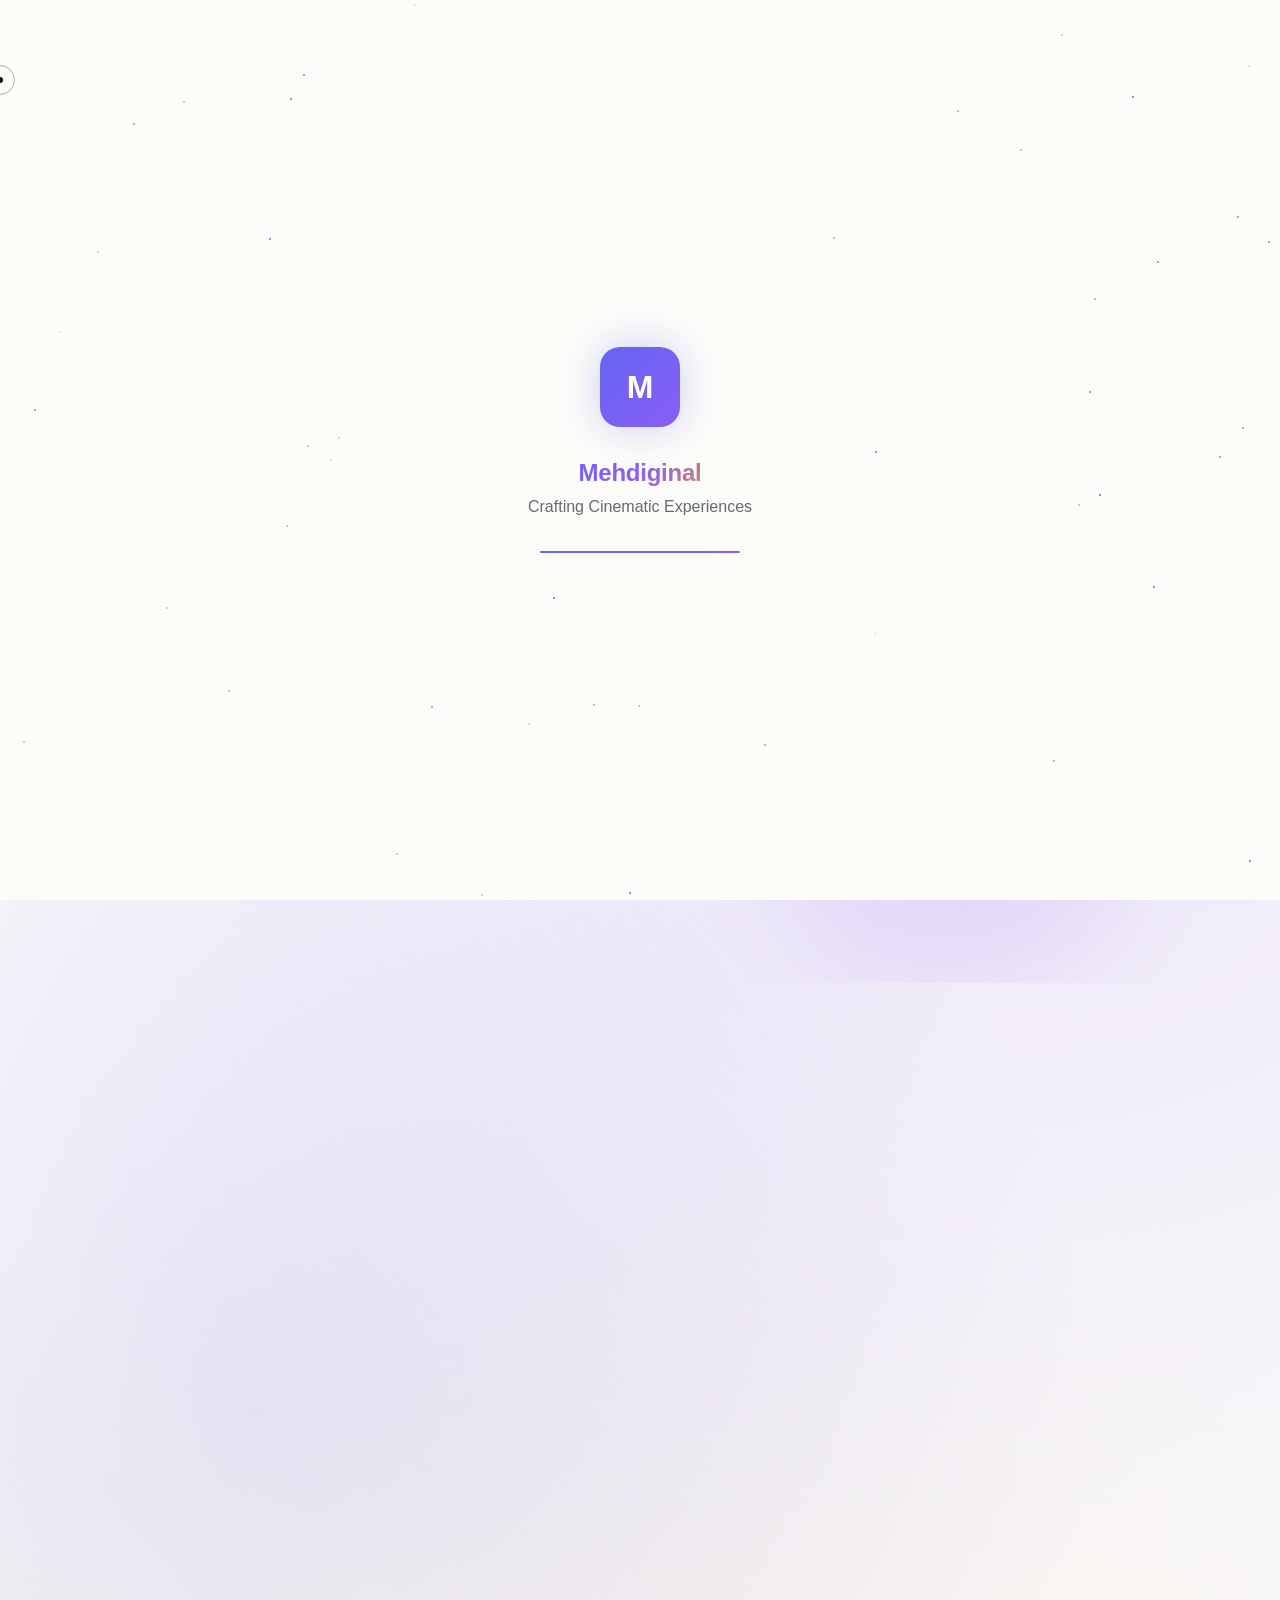
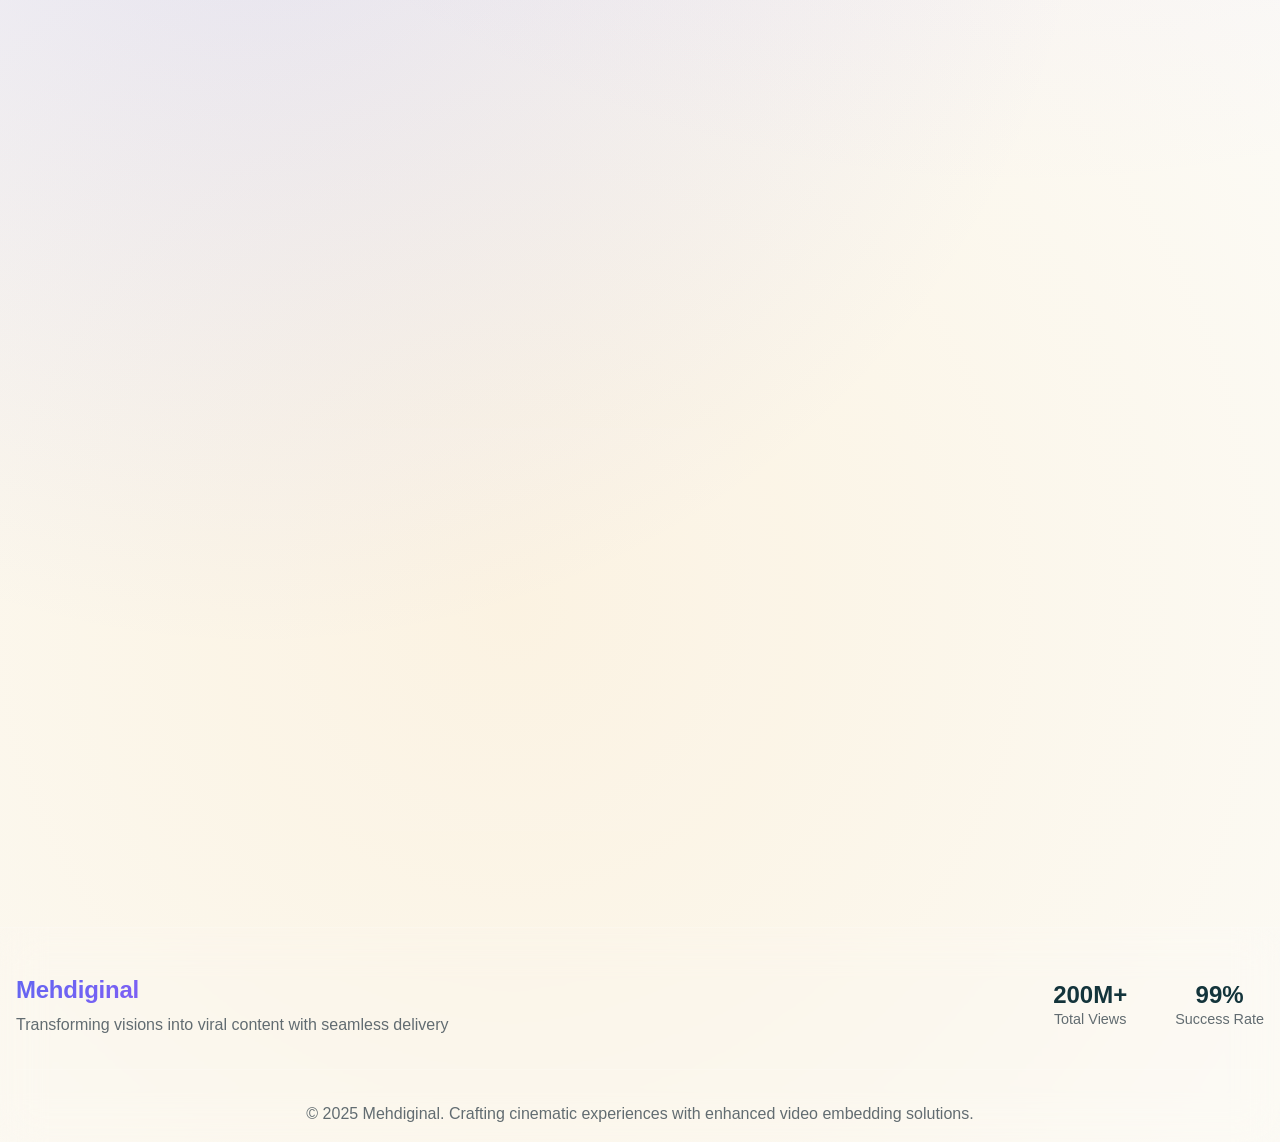
==== index.html @ 8f85157c "Add files via upload" ====
<!DOCTYPE html>
<html lang="en">
<head>
    <meta charset="UTF-8">
    <meta name="viewport" content="width=device-width, initial-scale=1.0">
    <title>Mehdiginal - Premium Video Editor & Creative Director</title>
    <meta name="description" content="Premium video editing services by Mehdiginal. 4+ years experience, 300+ projects, 200M+ views. Specializing in Motion Graphics, After Effects, and creative video production.">
    <meta name="keywords" content="video editor, motion graphics, after effects, premiere pro, creative director, mehdiginal">
    <meta name="author" content="Mehdiginal">
    
    <!-- Open Graph Meta Tags -->
    <meta property="og:title" content="Mehdiginal - Premium Video Editor & Creative Director">
    <meta property="og:description" content="Transform your vision into reality with premium video editing and motion graphics services">
    <meta property="og:type" content="website">
    <meta property="og:url" content="https://mehdiginal.com">
    
    <!-- Content Security Policy for YouTube embedding -->
    <meta http-equiv="Content-Security-Policy" content="frame-src 'self' https://www.youtube.com https://www.youtube-nocookie.com https://player.vimeo.com;">
    
    <!-- Favicon -->
    <link rel="icon" type="image/svg+xml" href="[data-uri]">
    
    <link rel="stylesheet" href="style.css">
</head>
<body>
    <!-- Loading Screen -->
    <div id="loading-screen" class="loading-screen active">
        <div class="loading-content">
            <div class="loading-logo">
                <div class="logo-animation">M</div>
            </div>
            <div class="loading-text">
                <h2>Mehdiginal</h2>
                <p>Crafting Cinematic Experiences</p>
            </div>
            <div class="loading-progress">
                <div class="progress-bar"></div>
            </div>
        </div>
        <div class="loading-particles"></div>
    </div>

    <!-- Scroll Progress Indicator -->
    <div class="scroll-progress">
        <div class="progress-fill"></div>
    </div>

    <!-- Custom Cursor -->
    <div class="custom-cursor">
        <div class="cursor-dot"></div>
        <div class="cursor-ring"></div>
    </div>

    <!-- Theme Toggle -->
    <button class="theme-toggle" aria-label="Toggle theme">
        <span class="theme-icon">🌓</span>
    </button>

    <!-- Navigation -->
    <nav class="nav-header">
        <div class="container">
            <div class="nav-container">
                <div class="logo">
                    <div class="logo-container">
                        <span class="logo-text gradient-text">Mehdiginal</span>
                        <span class="logo-subtitle">Creative Director</span>
                    </div>
                </div>
                <ul class="nav-links">
                    <li><a href="#home" class="nav-link active">Home</a></li>
                    <li><a href="#projects" class="nav-link">Projects</a></li>
                    <li><a href="#clients" class="nav-link">Clients</a></li>
                    <li><a href="#skills" class="nav-link">Skills</a></li>
                    <li><a href="#contact" class="nav-link">Contact</a></li>
                </ul>
                <div class="nav-cta">
                    <a href="#contact" class="btn btn--primary btn--sm">Let's Work Together</a>
                </div>
                <div class="mobile-menu-btn">
                    <span></span>
                    <span></span>
                    <span></span>
                </div>
            </div>
        </div>
    </nav>

    <!-- Mobile Menu -->
    <div class="mobile-menu">
        <div class="mobile-menu-header">
            <div class="logo">
                <span class="gradient-text">Mehdiginal</span>
            </div>
            <button class="mobile-menu-close">&times;</button>
        </div>
        <div class="mobile-nav-links">
            <a href="#home" class="mobile-nav-link">Home</a>
            <a href="#projects" class="mobile-nav-link">Projects</a>
            <a href="#clients" class="mobile-nav-link">Clients</a>
            <a href="#skills" class="mobile-nav-link">Skills</a>
            <a href="#contact" class="mobile-nav-link">Contact</a>
        </div>
        <div class="mobile-menu-footer">
            <a href="#contact" class="btn btn--primary btn--full-width">Start Your Project</a>
        </div>
    </div>

    <!-- Main Content -->
    <main class="main-content">
        <!-- Home View -->
        <div id="home-view" class="view active">
            <!-- Hero Section -->
            <section class="hero">
                <div class="hero-particles" id="hero-particles"></div>
                <div class="hero-background">
                    <div class="gradient-orb orb-1"></div>
                    <div class="gradient-orb orb-2"></div>
                    <div class="gradient-orb orb-3"></div>
                </div>
                <div class="container">
                    <div class="hero-content">
                        <div class="hero-text">
                            <div class="hero-badge animate-fade-up">
                                <span class="badge-dot"></span>
                                <span>Available for Projects</span>
                            </div>
                            <h1 class="hero-title">
                                <span class="title-line animate-fade-up">Premium</span>
                                <span class="title-line animate-fade-up gradient-text">Video Editor</span>
                                <span class="title-line animate-fade-up">& Creative Director</span>
                            </h1>
                            <p class="hero-subtitle animate-fade-up">Transforming brands through cinematic storytelling and cutting-edge motion graphics. 4+ years of experience creating viral content with 200M+ views and enhanced YouTube embedding.</p>
                            
                            <div class="hero-stats animate-fade-up">
                                <div class="stat-item">
                                    <span class="stat-number counter" data-target="4">0</span>
                                    <span class="stat-label">Years Experience</span>
                                </div>
                                <div class="stat-item">
                                    <span class="stat-number counter" data-target="300">0</span>
                                    <span class="stat-label">Projects Done</span>
                                </div>
                                <div class="stat-item">
                                    <span class="stat-number counter" data-target="200">0</span>
                                    <span class="stat-label">Million Views</span>
                                </div>
                            </div>

                            <div class="skills-showcase animate-fade-up">
                                <div class="skill-badge featured">
                                    <span class="skill-icon">🎬</span>
                                    <span>Motion Graphics</span>
                                </div>
                                <div class="skill-badge">
                                    <span class="skill-icon">🎬</span>
                                    <span>After Effects</span>
                                </div>
                                <div class="skill-badge">
                                    <span class="skill-icon">✂️</span>
                                    <span>Premiere Pro</span>
                                </div>
                                <div class="skill-badge">
                                    <span class="skill-icon">🎨</span>
                                    <span>DaVinci Resolve</span>
                                </div>
                                <div class="skill-badge">
                                    <span class="skill-icon">🎭</span>
                                    <span>Blender</span>
                                </div>
                            </div>
                            
                            <div class="hero-buttons animate-fade-up">
                                <a href="#projects" class="btn btn--primary btn--lg">
                                    <span>View My Work</span>
                                    <div class="btn-shine"></div>
                                </a>
                                <a href="#contact" class="btn btn--outline btn--lg">
                                    <span>Let's Collaborate</span>
                                </a>
                            </div>
                        </div>
                        <div class="hero-visual">
                            <div class="hero-image-container animate-fade-up">
                                <div class="image-frame">
                                    <img src="https://drive.google.com/thumbnail?id=1SxYsr-WFxltpxKcK7IZH1Fknfxnb2sV9&sz=w400" alt="Mehdiginal Profile" class="profile-image">
                                    <div class="image-overlay"></div>
                                </div>
                                <div class="floating-elements">
                                    <div class="floating-icon icon-1">🎬</div>
                                    <div class="floating-icon icon-2">✨</div>
                                    <div class="floating-icon icon-3">🎨</div>
                                </div>
                            </div>
                        </div>
                    </div>
                </div>
            </section>

            <!-- Achievements Section -->
            <section class="achievements">
                <div class="container">
                    <h2 class="section-title animate-fade-up">Trusted by Industry Leaders</h2>
                    <div class="achievements-grid animate-fade-up">
                        <div class="achievement-item glass-card">
                            <div class="achievement-icon">🏆</div>
                            <h4>Best Video Editor 2024</h4>
                            <p>Creative Awards</p>
                        </div>
                        <div class="achievement-item glass-card">
                            <div class="achievement-icon">⭐</div>
                            <h4>Top Freelancer</h4>
                            <p>Platform Excellence</p>
                        </div>
                        <div class="achievement-item glass-card">
                            <div class="achievement-icon">📈</div>
                            <h4>Million Views Creator</h4>
                            <p>YouTube Recognition</p>
                        </div>
                        <div class="achievement-item glass-card">
                            <div class="achievement-icon">💯</div>
                            <h4>99% Client Satisfaction</h4>
                            <p>Customer Success</p>
                        </div>
                    </div>
                </div>
            </section>

            <!-- Featured Projects -->
            <section class="featured-projects">
                <div class="container">
                    <div class="section-header animate-fade-up">
                        <h2 class="section-title gradient-text">Featured Projects</h2>
                        <p class="section-subtitle">Showcasing recent work that pushed creative boundaries with enhanced video embedding</p>
                    </div>
                    <div class="projects-showcase" id="featured-projects-showcase">
                        <!-- Projects will be dynamically loaded -->
                    </div>
                    <div class="section-footer animate-fade-up">
                        <a href="#projects" class="btn btn--outline btn--lg">
                            <span>Explore All Projects</span>
                        </a>
                    </div>
                </div>
            </section>

            <!-- Clients Preview -->
            <section class="clients-preview">
                <div class="container">
                    <div class="section-header animate-fade-up">
                        <h2 class="section-title gradient-text">Client Spotlight</h2>
                        <p class="section-subtitle">Building lasting partnerships through exceptional results and seamless video delivery</p>
                    </div>
                    <div class="clients-showcase" id="clients-preview-showcase">
                        <!-- Clients will be dynamically loaded -->
                    </div>
                </div>
            </section>
        </div>

        <!-- Projects View -->
        <div id="projects-view" class="view">
            <div class="container">
                <div class="page-header animate-fade-up">
                    <h1 class="page-title gradient-text">All Projects</h1>
                    <p class="page-subtitle">Complete portfolio showcasing diverse creative solutions with enhanced YouTube embedding and Error 153 fixes</p>
                    
                    <!-- Project Filters -->
                    <div class="project-filters">
                        <button class="filter-btn active" data-filter="all">All Projects</button>
                        <button class="filter-btn" data-filter="motion graphics">Motion Graphics</button>
                        <button class="filter-btn" data-filter="branding">Branding</button>
                        <button class="filter-btn" data-filter="events">Events</button>
                        <button class="filter-btn" data-filter="championship">Championship</button>
                    </div>
                </div>
                <div class="projects-grid" id="all-projects-grid">
                    <!-- All projects will be dynamically loaded -->
                </div>
            </div>
        </div>

        <!-- Project Detail View -->
        <div id="project-detail-view" class="view">
            <div class="container">
                <div class="project-nav">
                    <button class="btn btn--outline back-btn" id="back-to-projects">
                        <span>← Back to Projects</span>
                    </button>
                </div>
                <div id="project-detail-content">
                    <!-- Project details will be dynamically loaded -->
                </div>
            </div>
        </div>

        <!-- Skills View -->
        <div id="skills-view" class="view">
            <div class="container">
                <div class="page-header animate-fade-up">
                    <h1 class="page-title gradient-text">Skills & Expertise</h1>
                    <p class="page-subtitle">Mastering the craft through continuous learning and innovation</p>
                </div>
                
                <div class="skills-content">
                    <div class="skills-grid animate-fade-up">
                        <div class="skill-category glass-card">
                            <div class="category-header">
                                <div class="category-icon">🎬</div>
                                <h3>Motion Graphics & Animation</h3>
                            </div>
                            <div class="skills-list">
                                <div class="skill-item">
                                    <span class="skill-name">After Effects</span>
                                    <div class="skill-level">
                                        <div class="skill-bar" data-level="95"></div>
                                        <span class="skill-percentage">95%</span>
                                    </div>
                                </div>
                                <div class="skill-item">
                                    <span class="skill-name">Cinema 4D</span>
                                    <div class="skill-level">
                                        <div class="skill-bar" data-level="85"></div>
                                        <span class="skill-percentage">85%</span>
                                    </div>
                                </div>
                                <div class="skill-item">
                                    <span class="skill-name">Blender</span>
                                    <div class="skill-level">
                                        <div class="skill-bar" data-level="80"></div>
                                        <span class="skill-percentage">80%</span>
                                    </div>
                                </div>
                            </div>
                        </div>

                        <div class="skill-category glass-card">
                            <div class="category-header">
                                <div class="category-icon">✂️</div>
                                <h3>Video Editing & Color</h3>
                            </div>
                            <div class="skills-list">
                                <div class="skill-item">
                                    <span class="skill-name">Premiere Pro</span>
                                    <div class="skill-level">
                                        <div class="skill-bar" data-level="90"></div>
                                        <span class="skill-percentage">90%</span>
                                    </div>
                                </div>
                                <div class="skill-item">
                                    <span class="skill-name">DaVinci Resolve</span>
                                    <div class="skill-level">
                                        <div class="skill-bar" data-level="85"></div>
                                        <span class="skill-percentage">85%</span>
                                    </div>
                                </div>
                                <div class="skill-item">
                                    <span class="skill-name">Final Cut Pro</span>
                                    <div class="skill-level">
                                        <div class="skill-bar" data-level="75"></div>
                                        <span class="skill-percentage">75%</span>
                                    </div>
                                </div>
                            </div>
                        </div>

                        <div class="skill-category glass-card">
                            <div class="category-header">
                                <div class="category-icon">🎨</div>
                                <h3>Creative Design</h3>
                            </div>
                            <div class="skills-list">
                                <div class="skill-item">
                                    <span class="skill-name">Photoshop</span>
                                    <div class="skill-level">
                                        <div class="skill-bar" data-level="88"></div>
                                        <span class="skill-percentage">88%</span>
                                    </div>
                                </div>
                                <div class="skill-item">
                                    <span class="skill-name">Illustrator</span>
                                    <div class="skill-level">
                                        <div class="skill-bar" data-level="82"></div>
                                        <span class="skill-percentage">82%</span>
                                    </div>
                                </div>
                                <div class="skill-item">
                                    <span class="skill-name">Figma</span>
                                    <div class="skill-level">
                                        <div class="skill-bar" data-level="78"></div>
                                        <span class="skill-percentage">78%</span>
                                    </div>
                                </div>
                            </div>
                        </div>
                    </div>

                    <div class="certifications animate-fade-up">
                        <h3>Certifications & Awards</h3>
                        <div class="certifications-grid">
                            <div class="certification-item glass-card">
                                <div class="cert-icon">🏆</div>
                                <h4>Adobe Certified Expert</h4>
                                <p>After Effects & Premiere Pro</p>
                            </div>
                            <div class="certification-item glass-card">
                                <div class="cert-icon">⭐</div>
                                <h4>Motion Graphics Master</h4>
                                <p>Advanced Certification</p>
                            </div>
                            <div class="certification-item glass-card">
                                <div class="cert-icon">🎯</div>
                                <h4>Creative Excellence Award</h4>
                                <p>Industry Recognition 2024</p>
                            </div>
                        </div>
                    </div>
                </div>
            </div>
        </div>

        <!-- Clients View -->
        <div id="clients-view" class="view">
            <div class="container">
                <div class="clients-layout">
                    <div class="clients-sidebar">
                        <div class="page-header">
                            <h1 class="page-title gradient-text">Our Clients</h1>
                            <p class="page-subtitle">Building success stories together with enhanced video delivery</p>
                        </div>
                        <div class="clients-list" id="clients-list">
                            <!-- Client list will be dynamically loaded -->
                        </div>
                    </div>
                    <div class="clients-content">
                        <div class="clients-content-area" id="clients-content-area">
                            <div class="welcome-message glass-card">
                                <div class="welcome-icon">👥</div>
                                <h2>Select a client to explore our work</h2>
                                <p>Click on any client from the sidebar to dive deep into our collaborative projects and see the amazing results we've achieved together. All videos now feature enhanced embedding with Error 153 fixes and elegant fallback options.</p>
                            </div>
                        </div>
                    </div>
                </div>
            </div>
        </div>

        <!-- Contact View -->
        <div id="contact-view" class="view">
            <div class="container">
                <div class="page-header animate-fade-up">
                    <h1 class="page-title gradient-text">Let's Create Together</h1>
                    <p class="page-subtitle">Ready to transform your vision into stunning reality? Let's start the conversation with guaranteed video delivery solutions</p>
                </div>
                <div class="contact-content">
                    <div class="contact-info animate-fade-up">
                        <div class="contact-card glass-card">
                            <div class="contact-header">
                                <div class="contact-icon">📧</div>
                                <h3>Get in Touch</h3>
                            </div>
                            <div class="contact-details">
                                <div class="contact-item">
                                    <strong>Email:</strong>
                                    <a href="mailto:mahditarguy3@gmail.com">mahditarguy3@gmail.com</a>
                                </div>
                                <div class="contact-item">
                                    <strong>Phone:</strong>
                                    <a href="tel:+212707900546">+212707900546</a>
                                </div>
                                <div class="contact-item">
                                    <strong>Location:</strong>
                                    <span>Professional Studio, Creative District</span>
                                </div>
                                <div class="contact-item">
                                    <strong>Response Time:</strong>
                                    <span class="response-badge">Within 24 hours</span>
                                </div>
                            </div>
                        </div>
                        
                        <div class="services-card glass-card">
                            <div class="contact-header">
                                <div class="contact-icon">🎯</div>
                                <h3>Services Offered</h3>
                            </div>
                            <div class="services-list">
                                <div class="service-item">
                                    <span class="service-icon">🎬</span>
                                    <span>Video Editing & Post-Production</span>
                                </div>
                                <div class="service-item">
                                    <span class="service-icon">✨</span>
                                    <span>Motion Graphics & Animation</span>
                                </div>
                                <div class="service-item">
                                    <span class="service-icon">🎨</span>
                                    <span>Brand Video Creation</span>
                                </div>
                                <div class="service-item">
                                    <span class="service-icon">📱</span>
                                    <span>Social Media Content</span>
                                </div>
                                <div class="service-item">
                                    <span class="service-icon">🎭</span>
                                    <span>Creative Direction</span>
                                </div>
                                <div class="service-item">
                                    <span class="service-icon">🔧</span>
                                    <span>Video Embedding Solutions</span>
                                </div>
                            </div>
                        </div>

                        <div class="social-links glass-card">
                            <div class="contact-header">
                                <div class="contact-icon">🌐</div>
                                <h3>Connect With Me</h3>
                            </div>
                            <div class="social-grid">
                                <a href="https://instagram.com/mehdiginal" target="_blank" class="social-link">
                                    <span class="social-icon">📷</span>
                                    <span>Instagram</span>
                                </a>
                                <a href="https://youtube.com/@mehdiginal" target="_blank" class="social-link">
                                    <span class="social-icon">📺</span>
                                    <span>YouTube</span>
                                </a>
                                <a href="https://vimeo.com/mehdiginal" target="_blank" class="social-link">
                                    <span class="social-icon">🎬</span>
                                    <span>Vimeo</span>
                                </a>
                                <a href="https://linkedin.com/in/mehdiginal" target="_blank" class="social-link">
                                    <span class="social-icon">💼</span>
                                    <span>LinkedIn</span>
                                </a>
                            </div>
                        </div>
                    </div>
                    
                    <div class="contact-form-container animate-fade-up">
                        <form class="contact-form glass-card" id="contact-form">
                            <div class="form-header">
                                <h3>Start Your Project</h3>
                                <p>Tell me about your vision and let's make it happen with guaranteed video delivery</p>
                            </div>
                            
                            <div class="form-row">
                                <div class="form-group">
                                    <label class="form-label" for="name">Name *</label>
                                    <input type="text" id="name" name="name" class="form-control" required>
                                    <div class="input-focus-ring"></div>
                                </div>
                                <div class="form-group">
                                    <label class="form-label" for="email">Email *</label>
                                    <input type="email" id="email" name="email" class="form-control" required>
                                    <div class="input-focus-ring"></div>
                                </div>
                            </div>
                            
                            <div class="form-group">
                                <label class="form-label" for="project-type">Project Type</label>
                                <select id="project-type" name="project-type" class="form-control">
                                    <option value="">Select project type</option>
                                    <option value="video-editing">Video Editing</option>
                                    <option value="motion-graphics">Motion Graphics</option>
                                    <option value="brand-video">Brand Video</option>
                                    <option value="social-media">Social Media Content</option>
                                    <option value="embedding-solutions">Video Embedding Solutions</option>
                                    <option value="other">Other</option>
                                </select>
                                <div class="input-focus-ring"></div>
                            </div>
                            
                            <div class="form-group">
                                <label class="form-label" for="budget">Budget Range</label>
                                <select id="budget" name="budget" class="form-control">
                                    <option value="">Select budget range</option>
                                    <option value="under-1k">Under $1,000</option>
                                    <option value="1k-5k">$1,000 - $5,000</option>
                                    <option value="5k-10k">$5,000 - $10,000</option>
                                    <option value="over-10k">Over $10,000</option>
                                </select>
                                <div class="input-focus-ring"></div>
                            </div>
                            
                            <div class="form-group">
                                <label class="form-label" for="message">Project Details *</label>
                                <textarea id="message" name="message" class="form-control" rows="6" placeholder="Tell me about your project, goals, timeline, and any specific video delivery requirements..." required></textarea>
                                <div class="input-focus-ring"></div>
                            </div>
                            
                            <button type="submit" class="btn btn--primary btn--full-width btn--lg">
                                <span>Send Project Brief</span>
                                <div class="btn-shine"></div>
                            </button>
                            
                            <p class="form-note">I'll get back to you within 24 hours with a detailed proposal and video delivery solution.</p>
                        </form>
                    </div>
                </div>
            </div>
        </div>
    </main>

    <!-- Footer -->
    <footer class="footer">
        <div class="container">
            <div class="footer-content">
                <div class="footer-brand">
                    <h3 class="gradient-text">Mehdiginal</h3>
                    <p>Transforming visions into viral content with seamless delivery</p>
                </div>
                <div class="footer-stats">
                    <div class="footer-stat">
                        <span class="stat-number">200M+</span>
                        <span class="stat-label">Total Views</span>
                    </div>
                    <div class="footer-stat">
                        <span class="stat-number">99%</span>
                        <span class="stat-label">Success Rate</span>
                    </div>
                </div>
            </div>
            <div class="footer-bottom">
                <p>&copy; 2025 Mehdiginal. Crafting cinematic experiences with enhanced video embedding solutions.</p>
            </div>
        </div>
    </footer>

    <script src="app.js"></script>
</body>
</html>
---- style.css ----
:root {
  /* Primitive Color Tokens */
  --color-white: rgba(255, 255, 255, 1);
  --color-black: rgba(0, 0, 0, 1);
  --color-cream-50: rgba(252, 252, 249, 1);
  --color-cream-100: rgba(255, 255, 253, 1);
  --color-gray-200: rgba(245, 245, 245, 1);
  --color-gray-300: rgba(167, 169, 169, 1);
  --color-gray-400: rgba(119, 124, 124, 1);
  --color-slate-500: rgba(98, 108, 113, 1);
  --color-brown-600: rgba(94, 82, 64, 1);
  --color-charcoal-700: rgba(31, 33, 33, 1);
  --color-charcoal-800: rgba(38, 40, 40, 1);
  --color-slate-900: rgba(19, 52, 59, 1);
  --color-teal-300: rgba(50, 184, 198, 1);
  --color-teal-400: rgba(45, 166, 178, 1);
  --color-teal-500: rgba(33, 128, 141, 1);
  --color-teal-600: rgba(29, 116, 128, 1);
  --color-teal-700: rgba(26, 104, 115, 1);
  --color-teal-800: rgba(41, 150, 161, 1);
  --color-red-400: rgba(255, 84, 89, 1);
  --color-red-500: rgba(192, 21, 47, 1);
  --color-orange-400: rgba(230, 129, 97, 1);
  --color-orange-500: rgba(168, 75, 47, 1);

  /* RGB versions for opacity control */
  --color-brown-600-rgb: 94, 82, 64;
  --color-teal-500-rgb: 33, 128, 141;
  --color-slate-900-rgb: 19, 52, 59;
  --color-slate-500-rgb: 98, 108, 113;
  --color-red-500-rgb: 192, 21, 47;
  --color-red-400-rgb: 255, 84, 89;
  --color-orange-500-rgb: 168, 75, 47;
  --color-orange-400-rgb: 230, 129, 97;

  /* Background color tokens (Light Mode) */
  --color-bg-1: rgba(59, 130, 246, 0.08); /* Light blue */
  --color-bg-2: rgba(245, 158, 11, 0.08); /* Light yellow */
  --color-bg-3: rgba(34, 197, 94, 0.08); /* Light green */
  --color-bg-4: rgba(239, 68, 68, 0.08); /* Light red */
  --color-bg-5: rgba(147, 51, 234, 0.08); /* Light purple */
  --color-bg-6: rgba(249, 115, 22, 0.08); /* Light orange */
  --color-bg-7: rgba(236, 72, 153, 0.08); /* Light pink */
  --color-bg-8: rgba(6, 182, 212, 0.08); /* Light cyan */

  /* Semantic Color Tokens (Light Mode) */
  --color-background: var(--color-cream-50);
  --color-surface: var(--color-cream-100);
  --color-text: var(--color-slate-900);
  --color-text-secondary: var(--color-slate-500);
  --color-primary: var(--color-teal-500);
  --color-primary-hover: var(--color-teal-600);
  --color-primary-active: var(--color-teal-700);
  --color-secondary: rgba(var(--color-brown-600-rgb), 0.12);
  --color-secondary-hover: rgba(var(--color-brown-600-rgb), 0.2);
  --color-secondary-active: rgba(var(--color-brown-600-rgb), 0.25);
  --color-border: rgba(var(--color-brown-600-rgb), 0.2);
  --color-btn-primary-text: var(--color-cream-50);
  --color-card-border: rgba(var(--color-brown-600-rgb), 0.12);
  --color-card-border-inner: rgba(var(--color-brown-600-rgb), 0.12);
  --color-error: var(--color-red-500);
  --color-success: var(--color-teal-500);
  --color-warning: var(--color-orange-500);
  --color-info: var(--color-slate-500);
  --color-focus-ring: rgba(var(--color-teal-500-rgb), 0.4);
  --color-select-caret: rgba(var(--color-slate-900-rgb), 0.8);

  /* Common style patterns */
  --focus-ring: 0 0 0 3px var(--color-focus-ring);
  --focus-outline: 2px solid var(--color-primary);
  --status-bg-opacity: 0.15;
  --status-border-opacity: 0.25;
  --select-caret-light: url("data:image/svg+xml,%3Csvg xmlns='http://www.w3.org/2000/svg' width='16' height='16' viewBox='0 0 24 24' fill='none' stroke='%23134252' stroke-width='2' stroke-linecap='round' stroke-linejoin='round'%3E%3Cpolyline points='6 9 12 15 18 9'%3E%3C/polyline%3E%3C/svg%3E");
  --select-caret-dark: url("data:image/svg+xml,%3Csvg xmlns='http://www.w3.org/2000/svg' width='16' height='16' viewBox='0 0 24 24' fill='none' stroke='%23f5f5f5' stroke-width='2' stroke-linecap='round' stroke-linejoin='round'%3E%3Cpolyline points='6 9 12 15 18 9'%3E%3C/polyline%3E%3C/svg%3E");

  /* RGB versions for opacity control */
  --color-success-rgb: 33, 128, 141;
  --color-error-rgb: 192, 21, 47;
  --color-warning-rgb: 168, 75, 47;
  --color-info-rgb: 98, 108, 113;

  /* Typography */
  --font-family-base: "FKGroteskNeue", "Geist", "Inter", -apple-system,
    BlinkMacSystemFont, "Segoe UI", Roboto, sans-serif;
  --font-family-mono: "Berkeley Mono", ui-monospace, SFMono-Regular, Menlo,
    Monaco, Consolas, monospace;
  --font-size-xs: 11px;
  --font-size-sm: 12px;
  --font-size-base: 14px;
  --font-size-md: 14px;
  --font-size-lg: 16px;
  --font-size-xl: 18px;
  --font-size-2xl: 20px;
  --font-size-3xl: 24px;
  --font-size-4xl: 30px;
  --font-weight-normal: 400;
  --font-weight-medium: 500;
  --font-weight-semibold: 550;
  --font-weight-bold: 600;
  --line-height-tight: 1.2;
  --line-height-normal: 1.5;
  --letter-spacing-tight: -0.01em;

  /* Spacing */
  --space-0: 0;
  --space-1: 1px;
  --space-2: 2px;
  --space-4: 4px;
  --space-6: 6px;
  --space-8: 8px;
  --space-10: 10px;
  --space-12: 12px;
  --space-16: 16px;
  --space-20: 20px;
  --space-24: 24px;
  --space-32: 32px;

  /* Border Radius */
  --radius-sm: 6px;
  --radius-base: 8px;
  --radius-md: 10px;
  --radius-lg: 12px;
  --radius-full: 9999px;

  /* Shadows */
  --shadow-xs: 0 1px 2px rgba(0, 0, 0, 0.02);
  --shadow-sm: 0 1px 3px rgba(0, 0, 0, 0.04), 0 1px 2px rgba(0, 0, 0, 0.02);
  --shadow-md: 0 4px 6px -1px rgba(0, 0, 0, 0.04),
    0 2px 4px -1px rgba(0, 0, 0, 0.02);
  --shadow-lg: 0 10px 15px -3px rgba(0, 0, 0, 0.04),
    0 4px 6px -2px rgba(0, 0, 0, 0.02);
  --shadow-inset-sm: inset 0 1px 0 rgba(255, 255, 255, 0.15),
    inset 0 -1px 0 rgba(0, 0, 0, 0.03);

  /* Animation */
  --duration-fast: 150ms;
  --duration-normal: 250ms;
  --ease-standard: cubic-bezier(0.16, 1, 0.3, 1);

  /* Layout */
  --container-sm: 640px;
  --container-md: 768px;
  --container-lg: 1024px;
  --container-xl: 1280px;
}

/* Dark mode colors */
@media (prefers-color-scheme: dark) {
  :root {
    /* RGB versions for opacity control (Dark Mode) */
    --color-gray-400-rgb: 119, 124, 124;
    --color-teal-300-rgb: 50, 184, 198;
    --color-gray-300-rgb: 167, 169, 169;
    --color-gray-200-rgb: 245, 245, 245;

    /* Background color tokens (Dark Mode) */
    --color-bg-1: rgba(29, 78, 216, 0.15); /* Dark blue */
    --color-bg-2: rgba(180, 83, 9, 0.15); /* Dark yellow */
    --color-bg-3: rgba(21, 128, 61, 0.15); /* Dark green */
    --color-bg-4: rgba(185, 28, 28, 0.15); /* Dark red */
    --color-bg-5: rgba(107, 33, 168, 0.15); /* Dark purple */
    --color-bg-6: rgba(194, 65, 12, 0.15); /* Dark orange */
    --color-bg-7: rgba(190, 24, 93, 0.15); /* Dark pink */
    --color-bg-8: rgba(8, 145, 178, 0.15); /* Dark cyan */

    /* Semantic Color Tokens (Dark Mode) */
    --color-background: var(--color-charcoal-700);
    --color-surface: var(--color-charcoal-800);
    --color-text: var(--color-gray-200);
    --color-text-secondary: rgba(var(--color-gray-300-rgb), 0.7);
    --color-primary: var(--color-teal-300);
    --color-primary-hover: var(--color-teal-400);
    --color-primary-active: var(--color-teal-800);
    --color-secondary: rgba(var(--color-gray-400-rgb), 0.15);
    --color-secondary-hover: rgba(var(--color-gray-400-rgb), 0.25);
    --color-secondary-active: rgba(var(--color-gray-400-rgb), 0.3);
    --color-border: rgba(var(--color-gray-400-rgb), 0.3);
    --color-error: var(--color-red-400);
    --color-success: var(--color-teal-300);
    --color-warning: var(--color-orange-400);
    --color-info: var(--color-gray-300);
    --color-focus-ring: rgba(var(--color-teal-300-rgb), 0.4);
    --color-btn-primary-text: var(--color-slate-900);
    --color-card-border: rgba(var(--color-gray-400-rgb), 0.2);
    --color-card-border-inner: rgba(var(--color-gray-400-rgb), 0.15);
    --shadow-inset-sm: inset 0 1px 0 rgba(255, 255, 255, 0.1),
      inset 0 -1px 0 rgba(0, 0, 0, 0.15);
    --button-border-secondary: rgba(var(--color-gray-400-rgb), 0.2);
    --color-border-secondary: rgba(var(--color-gray-400-rgb), 0.2);
    --color-select-caret: rgba(var(--color-gray-200-rgb), 0.8);

    /* Common style patterns - updated for dark mode */
    --focus-ring: 0 0 0 3px var(--color-focus-ring);
    --focus-outline: 2px solid var(--color-primary);
    --status-bg-opacity: 0.15;
    --status-border-opacity: 0.25;
    --select-caret-light: url("data:image/svg+xml,%3Csvg xmlns='http://www.w3.org/2000/svg' width='16' height='16' viewBox='0 0 24 24' fill='none' stroke='%23134252' stroke-width='2' stroke-linecap='round' stroke-linejoin='round'%3E%3Cpolyline points='6 9 12 15 18 9'%3E%3C/polyline%3E%3C/svg%3E");
    --select-caret-dark: url("data:image/svg+xml,%3Csvg xmlns='http://www.w3.org/2000/svg' width='16' height='16' viewBox='0 0 24 24' fill='none' stroke='%23f5f5f5' stroke-width='2' stroke-linecap='round' stroke-linejoin='round'%3E%3Cpolyline points='6 9 12 15 18 9'%3E%3C/polyline%3E%3C/svg%3E");

    /* RGB versions for dark mode */
    --color-success-rgb: var(--color-teal-300-rgb);
    --color-error-rgb: var(--color-red-400-rgb);
    --color-warning-rgb: var(--color-orange-400-rgb);
    --color-info-rgb: var(--color-gray-300-rgb);
  }
}

/* Data attribute for manual theme switching */
[data-color-scheme="dark"] {
  /* RGB versions for opacity control (dark mode) */
  --color-gray-400-rgb: 119, 124, 124;
  --color-teal-300-rgb: 50, 184, 198;
  --color-gray-300-rgb: 167, 169, 169;
  --color-gray-200-rgb: 245, 245, 245;

  /* Colorful background palette - Dark Mode */
  --color-bg-1: rgba(29, 78, 216, 0.15); /* Dark blue */
  --color-bg-2: rgba(180, 83, 9, 0.15); /* Dark yellow */
  --color-bg-3: rgba(21, 128, 61, 0.15); /* Dark green */
  --color-bg-4: rgba(185, 28, 28, 0.15); /* Dark red */
  --color-bg-5: rgba(107, 33, 168, 0.15); /* Dark purple */
  --color-bg-6: rgba(194, 65, 12, 0.15); /* Dark orange */
  --color-bg-7: rgba(190, 24, 93, 0.15); /* Dark pink */
  --color-bg-8: rgba(8, 145, 178, 0.15); /* Dark cyan */

  /* Semantic Color Tokens (Dark Mode) */
  --color-background: var(--color-charcoal-700);
  --color-surface: var(--color-charcoal-800);
  --color-text: var(--color-gray-200);
  --color-text-secondary: rgba(var(--color-gray-300-rgb), 0.7);
  --color-primary: var(--color-teal-300);
  --color-primary-hover: var(--color-teal-400);
  --color-primary-active: var(--color-teal-800);
  --color-secondary: rgba(var(--color-gray-400-rgb), 0.15);
  --color-secondary-hover: rgba(var(--color-gray-400-rgb), 0.25);
  --color-secondary-active: rgba(var(--color-gray-400-rgb), 0.3);
  --color-border: rgba(var(--color-gray-400-rgb), 0.3);
  --color-error: var(--color-red-400);
  --color-success: var(--color-teal-300);
  --color-warning: var(--color-orange-400);
  --color-info: var(--color-gray-300);
  --color-focus-ring: rgba(var(--color-teal-300-rgb), 0.4);
  --color-btn-primary-text: var(--color-slate-900);
  --color-card-border: rgba(var(--color-gray-400-rgb), 0.15);
  --color-card-border-inner: rgba(var(--color-gray-400-rgb), 0.15);
  --shadow-inset-sm: inset 0 1px 0 rgba(255, 255, 255, 0.1),
    inset 0 -1px 0 rgba(0, 0, 0, 0.15);
  --color-border-secondary: rgba(var(--color-gray-400-rgb), 0.2);
  --color-select-caret: rgba(var(--color-gray-200-rgb), 0.8);

  /* Common style patterns - updated for dark mode */
  --focus-ring: 0 0 0 3px var(--color-focus-ring);
  --focus-outline: 2px solid var(--color-primary);
  --status-bg-opacity: 0.15;
  --status-border-opacity: 0.25;
  --select-caret-light: url("data:image/svg+xml,%3Csvg xmlns='http://www.w3.org/2000/svg' width='16' height='16' viewBox='0 0 24 24' fill='none' stroke='%23134252' stroke-width='2' stroke-linecap='round' stroke-linejoin='round'%3E%3Cpolyline points='6 9 12 15 18 9'%3E%3C/polyline%3E%3C/svg%3E");
  --select-caret-dark: url("data:image/svg+xml,%3Csvg xmlns='http://www.w3.org/2000/svg' width='16' height='16' viewBox='0 0 24 24' fill='none' stroke='%23f5f5f5' stroke-width='2' stroke-linecap='round' stroke-linejoin='round'%3E%3Cpolyline points='6 9 12 15 18 9'%3E%3C/polyline%3E%3C/svg%3E");

  /* RGB versions for dark mode */
  --color-success-rgb: var(--color-teal-300-rgb);
  --color-error-rgb: var(--color-red-400-rgb);
  --color-warning-rgb: var(--color-orange-400-rgb);
  --color-info-rgb: var(--color-gray-300-rgb);
}

[data-color-scheme="light"] {
  /* RGB versions for opacity control (light mode) */
  --color-brown-600-rgb: 94, 82, 64;
  --color-teal-500-rgb: 33, 128, 141;
  --color-slate-900-rgb: 19, 52, 59;

  /* Semantic Color Tokens (Light Mode) */
  --color-background: var(--color-cream-50);
  --color-surface: var(--color-cream-100);
  --color-text: var(--color-slate-900);
  --color-text-secondary: var(--color-slate-500);
  --color-primary: var(--color-teal-500);
  --color-primary-hover: var(--color-teal-600);
  --color-primary-active: var(--color-teal-700);
  --color-secondary: rgba(var(--color-brown-600-rgb), 0.12);
  --color-secondary-hover: rgba(var(--color-brown-600-rgb), 0.2);
  --color-secondary-active: rgba(var(--color-brown-600-rgb), 0.25);
  --color-border: rgba(var(--color-brown-600-rgb), 0.2);
  --color-btn-primary-text: var(--color-cream-50);
  --color-card-border: rgba(var(--color-brown-600-rgb), 0.12);
  --color-card-border-inner: rgba(var(--color-brown-600-rgb), 0.12);
  --color-error: var(--color-red-500);
  --color-success: var(--color-teal-500);
  --color-warning: var(--color-orange-500);
  --color-info: var(--color-slate-500);
  --color-focus-ring: rgba(var(--color-teal-500-rgb), 0.4);

  /* RGB versions for light mode */
  --color-success-rgb: var(--color-teal-500-rgb);
  --color-error-rgb: var(--color-red-500-rgb);
  --color-warning-rgb: var(--color-orange-500-rgb);
  --color-info-rgb: var(--color-slate-500-rgb);
}

/* Base styles */
html {
  font-size: var(--font-size-base);
  font-family: var(--font-family-base);
  line-height: var(--line-height-normal);
  color: var(--color-text);
  background-color: var(--color-background);
  -webkit-font-smoothing: antialiased;
  box-sizing: border-box;
}

body {
  margin: 0;
  padding: 0;
}

*,
*::before,
*::after {
  box-sizing: inherit;
}

/* Typography */
h1,
h2,
h3,
h4,
h5,
h6 {
  margin: 0;
  font-weight: var(--font-weight-semibold);
  line-height: var(--line-height-tight);
  color: var(--color-text);
  letter-spacing: var(--letter-spacing-tight);
}

h1 {
  font-size: var(--font-size-4xl);
}
h2 {
  font-size: var(--font-size-3xl);
}
h3 {
  font-size: var(--font-size-2xl);
}
h4 {
  font-size: var(--font-size-xl);
}
h5 {
  font-size: var(--font-size-lg);
}
h6 {
  font-size: var(--font-size-md);
}

p {
  margin: 0 0 var(--space-16) 0;
}

a {
  color: var(--color-primary);
  text-decoration: none;
  transition: color var(--duration-fast) var(--ease-standard);
}

a:hover {
  color: var(--color-primary-hover);
}

code,
pre {
  font-family: var(--font-family-mono);
  font-size: calc(var(--font-size-base) * 0.95);
  background-color: var(--color-secondary);
  border-radius: var(--radius-sm);
}

code {
  padding: var(--space-1) var(--space-4);
}

pre {
  padding: var(--space-16);
  margin: var(--space-16) 0;
  overflow: auto;
  border: 1px solid var(--color-border);
}

pre code {
  background: none;
  padding: 0;
}

/* Buttons */
.btn {
  display: inline-flex;
  align-items: center;
  justify-content: center;
  padding: var(--space-8) var(--space-16);
  border-radius: var(--radius-base);
  font-size: var(--font-size-base);
  font-weight: 500;
  line-height: 1.5;
  cursor: pointer;
  transition: all var(--duration-normal) var(--ease-standard);
  border: none;
  text-decoration: none;
  position: relative;
}

.btn:focus-visible {
  outline: none;
  box-shadow: var(--focus-ring);
}

.btn--primary {
  background: var(--color-primary);
  color: var(--color-btn-primary-text);
}

.btn--primary:hover {
  background: var(--color-primary-hover);
}

.btn--primary:active {
  background: var(--color-primary-active);
}

.btn--secondary {
  background: var(--color-secondary);
  color: var(--color-text);
}

.btn--secondary:hover {
  background: var(--color-secondary-hover);
}

.btn--secondary:active {
  background: var(--color-secondary-active);
}

.btn--outline {
  background: transparent;
  border: 1px solid var(--color-border);
  color: var(--color-text);
}

.btn--outline:hover {
  background: var(--color-secondary);
}

.btn--sm {
  padding: var(--space-4) var(--space-12);
  font-size: var(--font-size-sm);
  border-radius: var(--radius-sm);
}

.btn--lg {
  padding: var(--space-10) var(--space-20);
  font-size: var(--font-size-lg);
  border-radius: var(--radius-md);
}

.btn--full-width {
  width: 100%;
}

.btn:disabled {
  opacity: 0.5;
  cursor: not-allowed;
}

/* Form elements */
.form-control {
  display: block;
  width: 100%;
  padding: var(--space-8) var(--space-12);
  font-size: var(--font-size-md);
  line-height: 1.5;
  color: var(--color-text);
  background-color: var(--color-surface);
  border: 1px solid var(--color-border);
  border-radius: var(--radius-base);
  transition: border-color var(--duration-fast) var(--ease-standard),
    box-shadow var(--duration-fast) var(--ease-standard);
}

textarea.form-control {
  font-family: var(--font-family-base);
  font-size: var(--font-size-base);
}

select.form-control {
  padding: var(--space-8) var(--space-12);
  -webkit-appearance: none;
  -moz-appearance: none;
  appearance: none;
  background-image: var(--select-caret-light);
  background-repeat: no-repeat;
  background-position: right var(--space-12) center;
  background-size: 16px;
  padding-right: var(--space-32);
}

/* Add a dark mode specific caret */
@media (prefers-color-scheme: dark) {
  select.form-control {
    background-image: var(--select-caret-dark);
  }
}

/* Also handle data-color-scheme */
[data-color-scheme="dark"] select.form-control {
  background-image: var(--select-caret-dark);
}

[data-color-scheme="light"] select.form-control {
  background-image: var(--select-caret-light);
}

.form-control:focus {
  border-color: var(--color-primary);
  outline: var(--focus-outline);
}

.form-label {
  display: block;
  margin-bottom: var(--space-8);
  font-weight: var(--font-weight-medium);
  font-size: var(--font-size-sm);
}

.form-group {
  margin-bottom: var(--space-16);
}

/* Card component */
.card {
  background-color: var(--color-surface);
  border-radius: var(--radius-lg);
  border: 1px solid var(--color-card-border);
  box-shadow: var(--shadow-sm);
  overflow: hidden;
  transition: box-shadow var(--duration-normal) var(--ease-standard);
}

.card:hover {
  box-shadow: var(--shadow-md);
}

.card__body {
  padding: var(--space-16);
}

.card__header,
.card__footer {
  padding: var(--space-16);
  border-bottom: 1px solid var(--color-card-border-inner);
}

/* Status indicators - simplified with CSS variables */
.status {
  display: inline-flex;
  align-items: center;
  padding: var(--space-6) var(--space-12);
  border-radius: var(--radius-full);
  font-weight: var(--font-weight-medium);
  font-size: var(--font-size-sm);
}

.status--success {
  background-color: rgba(
    var(--color-success-rgb, 33, 128, 141),
    var(--status-bg-opacity)
  );
  color: var(--color-success);
  border: 1px solid
    rgba(var(--color-success-rgb, 33, 128, 141), var(--status-border-opacity));
}

.status--error {
  background-color: rgba(
    var(--color-error-rgb, 192, 21, 47),
    var(--status-bg-opacity)
  );
  color: var(--color-error);
  border: 1px solid
    rgba(var(--color-error-rgb, 192, 21, 47), var(--status-border-opacity));
}

.status--warning {
  background-color: rgba(
    var(--color-warning-rgb, 168, 75, 47),
    var(--status-bg-opacity)
  );
  color: var(--color-warning);
  border: 1px solid
    rgba(var(--color-warning-rgb, 168, 75, 47), var(--status-border-opacity));
}

.status--info {
  background-color: rgba(
    var(--color-info-rgb, 98, 108, 113),
    var(--status-bg-opacity)
  );
  color: var(--color-info);
  border: 1px solid
    rgba(var(--color-info-rgb, 98, 108, 113), var(--status-border-opacity));
}

/* Container layout */
.container {
  width: 100%;
  margin-right: auto;
  margin-left: auto;
  padding-right: var(--space-16);
  padding-left: var(--space-16);
}

@media (min-width: 640px) {
  .container {
    max-width: var(--container-sm);
  }
}
@media (min-width: 768px) {
  .container {
    max-width: var(--container-md);
  }
}
@media (min-width: 1024px) {
  .container {
    max-width: var(--container-lg);
  }
}
@media (min-width: 1280px) {
  .container {
    max-width: var(--container-xl);
  }
}

/* Utility classes */
.flex {
  display: flex;
}
.flex-col {
  flex-direction: column;
}
.items-center {
  align-items: center;
}
.justify-center {
  justify-content: center;
}
.justify-between {
  justify-content: space-between;
}
.gap-4 {
  gap: var(--space-4);
}
.gap-8 {
  gap: var(--space-8);
}
.gap-16 {
  gap: var(--space-16);
}

.m-0 {
  margin: 0;
}
.mt-8 {
  margin-top: var(--space-8);
}
.mb-8 {
  margin-bottom: var(--space-8);
}
.mx-8 {
  margin-left: var(--space-8);
  margin-right: var(--space-8);
}
.my-8 {
  margin-top: var(--space-8);
  margin-bottom: var(--space-8);
}

.p-0 {
  padding: 0;
}
.py-8 {
  padding-top: var(--space-8);
  padding-bottom: var(--space-8);
}
.px-8 {
  padding-left: var(--space-8);
  padding-right: var(--space-8);
}
.py-16 {
  padding-top: var(--space-16);
  padding-bottom: var(--space-16);
}
.px-16 {
  padding-left: var(--space-16);
  padding-right: var(--space-16);
}

.block {
  display: block;
}
.hidden {
  display: none;
}

/* Accessibility */
.sr-only {
  position: absolute;
  width: 1px;
  height: 1px;
  padding: 0;
  margin: -1px;
  overflow: hidden;
  clip: rect(0, 0, 0, 0);
  white-space: nowrap;
  border-width: 0;
}

:focus-visible {
  outline: var(--focus-outline);
  outline-offset: 2px;
}

/* Dark mode specifics */
[data-color-scheme="dark"] .btn--outline {
  border: 1px solid var(--color-border-secondary);
}

@font-face {
  font-family: 'FKGroteskNeue';
  src: url('https://r2cdn.perplexity.ai/fonts/FKGroteskNeue.woff2')
    format('woff2');
}

/* END PERPLEXITY DESIGN SYSTEM */
:root {
  /* Primitive Color Tokens */
  --color-white: rgba(255, 255, 255, 1);
  --color-black: rgba(0, 0, 0, 1);
  --color-cream-50: rgba(252, 252, 249, 1);
  --color-cream-100: rgba(255, 255, 253, 1);
  --color-gray-200: rgba(245, 245, 245, 1);
  --color-gray-300: rgba(167, 169, 169, 1);
  --color-gray-400: rgba(119, 124, 124, 1);
  --color-slate-500: rgba(98, 108, 113, 1);
  --color-brown-600: rgba(94, 82, 64, 1);
  --color-charcoal-700: rgba(31, 33, 33, 1);
  --color-charcoal-800: rgba(38, 40, 40, 1);
  --color-slate-900: rgba(19, 52, 59, 1);
  --color-teal-300: rgba(50, 184, 198, 1);
  --color-teal-400: rgba(45, 166, 178, 1);
  --color-teal-500: rgba(33, 128, 141, 1);
  --color-teal-600: rgba(29, 116, 128, 1);
  --color-teal-700: rgba(26, 104, 115, 1);
  --color-teal-800: rgba(41, 150, 161, 1);
  --color-red-400: rgba(255, 84, 89, 1);
  --color-red-500: rgba(192, 21, 47, 1);
  --color-orange-400: rgba(230, 129, 97, 1);
  --color-orange-500: rgba(168, 75, 47, 1);

  /* RGB versions for opacity control */
  --color-brown-600-rgb: 94, 82, 64;
  --color-teal-500-rgb: 33, 128, 141;
  --color-slate-900-rgb: 19, 52, 59;
  --color-slate-500-rgb: 98, 108, 113;
  --color-red-500-rgb: 192, 21, 47;
  --color-red-400-rgb: 255, 84, 89;
  --color-orange-500-rgb: 168, 75, 47;
  --color-orange-400-rgb: 230, 129, 97;

  /* Background color tokens (Light Mode) */
  --color-bg-1: rgba(59, 130, 246, 0.08); /* Light blue */
  --color-bg-2: rgba(245, 158, 11, 0.08); /* Light yellow */
  --color-bg-3: rgba(34, 197, 94, 0.08); /* Light green */
  --color-bg-4: rgba(239, 68, 68, 0.08); /* Light red */
  --color-bg-5: rgba(147, 51, 234, 0.08); /* Light purple */
  --color-bg-6: rgba(249, 115, 22, 0.08); /* Light orange */
  --color-bg-7: rgba(236, 72, 153, 0.08); /* Light pink */
  --color-bg-8: rgba(6, 182, 212, 0.08); /* Light cyan */

  /* Semantic Color Tokens (Light Mode) */
  --color-background: var(--color-cream-50);
  --color-surface: var(--color-cream-100);
  --color-text: var(--color-slate-900);
  --color-text-secondary: var(--color-slate-500);
  --color-primary: var(--color-teal-500);
  --color-primary-hover: var(--color-teal-600);
  --color-primary-active: var(--color-teal-700);
  --color-secondary: rgba(var(--color-brown-600-rgb), 0.12);
  --color-secondary-hover: rgba(var(--color-brown-600-rgb), 0.2);
  --color-secondary-active: rgba(var(--color-brown-600-rgb), 0.25);
  --color-border: rgba(var(--color-brown-600-rgb), 0.2);
  --color-btn-primary-text: var(--color-cream-50);
  --color-card-border: rgba(var(--color-brown-600-rgb), 0.12);
  --color-card-border-inner: rgba(var(--color-brown-600-rgb), 0.12);
  --color-error: var(--color-red-500);
  --color-success: var(--color-teal-500);
  --color-warning: var(--color-orange-500);
  --color-info: var(--color-slate-500);
  --color-focus-ring: rgba(var(--color-teal-500-rgb), 0.4);
  --color-select-caret: rgba(var(--color-slate-900-rgb), 0.8);

  /* Common style patterns */
  --focus-ring: 0 0 0 3px var(--color-focus-ring);
  --focus-outline: 2px solid var(--color-primary);
  --status-bg-opacity: 0.15;
  --status-border-opacity: 0.25;
  --select-caret-light: url("data:image/svg+xml,%3Csvg xmlns='http://www.w3.org/2000/svg' width='16' height='16' viewBox='0 0 24 24' fill='none' stroke='%23134252' stroke-width='2' stroke-linecap='round' stroke-linejoin='round'%3E%3Cpolyline points='6 9 12 15 18 9'%3E%3C/polyline%3E%3C/svg%3E");
  --select-caret-dark: url("data:image/svg+xml,%3Csvg xmlns='http://www.w3.org/2000/svg' width='16' height='16' viewBox='0 0 24 24' fill='none' stroke='%23f5f5f5' stroke-width='2' stroke-linecap='round' stroke-linejoin='round'%3E%3Cpolyline points='6 9 12 15 18 9'%3E%3C/polyline%3E%3C/svg%3E");

  /* RGB versions for opacity control */
  --color-success-rgb: 33, 128, 141;
  --color-error-rgb: 192, 21, 47;
  --color-warning-rgb: 168, 75, 47;
  --color-info-rgb: 98, 108, 113;

  /* Typography */
  --font-family-base: "FKGroteskNeue", "Geist", "Inter", -apple-system,
    BlinkMacSystemFont, "Segoe UI", Roboto, sans-serif;
  --font-family-mono: "Berkeley Mono", ui-monospace, SFMono-Regular, Menlo,
    Monaco, Consolas, monospace;
  --font-size-xs: 11px;
  --font-size-sm: 12px;
  --font-size-base: 14px;
  --font-size-md: 14px;
  --font-size-lg: 16px;
  --font-size-xl: 18px;
  --font-size-2xl: 20px;
  --font-size-3xl: 24px;
  --font-size-4xl: 30px;
  --font-weight-normal: 400;
  --font-weight-medium: 500;
  --font-weight-semibold: 550;
  --font-weight-bold: 600;
  --line-height-tight: 1.2;
  --line-height-normal: 1.5;
  --letter-spacing-tight: -0.01em;

  /* Spacing */
  --space-0: 0;
  --space-1: 1px;
  --space-2: 2px;
  --space-4: 4px;
  --space-6: 6px;
  --space-8: 8px;
  --space-10: 10px;
  --space-12: 12px;
  --space-16: 16px;
  --space-20: 20px;
  --space-24: 24px;
  --space-32: 32px;

  /* Border Radius */
  --radius-sm: 6px;
  --radius-base: 8px;
  --radius-md: 10px;
  --radius-lg: 12px;
  --radius-full: 9999px;

  /* Shadows */
  --shadow-xs: 0 1px 2px rgba(0, 0, 0, 0.02);
  --shadow-sm: 0 1px 3px rgba(0, 0, 0, 0.04), 0 1px 2px rgba(0, 0, 0, 0.02);
  --shadow-md: 0 4px 6px -1px rgba(0, 0, 0, 0.04),
    0 2px 4px -1px rgba(0, 0, 0, 0.02);
  --shadow-lg: 0 10px 15px -3px rgba(0, 0, 0, 0.04),
    0 4px 6px -2px rgba(0, 0, 0, 0.02);
  --shadow-inset-sm: inset 0 1px 0 rgba(255, 255, 255, 0.15),
    inset 0 -1px 0 rgba(0, 0, 0, 0.03);

  /* Animation */
  --duration-fast: 150ms;
  --duration-normal: 250ms;
  --ease-standard: cubic-bezier(0.16, 1, 0.3, 1);

  /* Layout */
  --container-sm: 640px;
  --container-md: 768px;
  --container-lg: 1024px;
  --container-xl: 1280px;

  /* Enhanced colors for dark theme */
  --color-background-dark: #0a0a0f;
  --color-surface-dark: rgba(255, 255, 255, 0.05);
  --color-glass: rgba(255, 255, 255, 0.1);
  --color-glass-border: rgba(255, 255, 255, 0.15);
  
  /* Enhanced primary colors */
  --color-primary-enhanced: #6366f1;
  --color-primary-hover-enhanced: #4f46e5;
  --color-primary-active-enhanced: #4338ca;
  --color-accent: #f59e0b;
  --color-accent-hover: #d97706;
  
  /* Motion graphics specific colors */
  --color-motion-purple: #8b5cf6;
  --color-motion-pink: #ec4899;
  --color-motion-cyan: #06b6d4;
  --color-motion-orange: #f97316;
  
  /* Gradient definitions */
  --gradient-primary: linear-gradient(135deg, #6366f1 0%, #8b5cf6 100%);
  --gradient-secondary: linear-gradient(135deg, #f59e0b 0%, #f97316 100%);
  --gradient-text: linear-gradient(135deg, #6366f1 0%, #8b5cf6 50%, #f59e0b 100%);
  --gradient-hero: linear-gradient(135deg, #6366f1 0%, #8b5cf6 25%, #f59e0b 75%, #f97316 100%);
  --gradient-surface: linear-gradient(145deg, rgba(255, 255, 255, 0.1) 0%, rgba(255, 255, 255, 0.05) 100%);
  --gradient-motion: linear-gradient(135deg, #8b5cf6 0%, #ec4899 50%, #06b6d4 100%);
  
  /* Advanced glassmorphism */
  --glass-bg: rgba(255, 255, 255, 0.08);
  --glass-border-enhanced: rgba(255, 255, 255, 0.15);
  --glass-blur: blur(20px);
  --glass-hover: rgba(255, 255, 255, 0.12);
  --glass-active: rgba(255, 255, 255, 0.15);
  
  /* Enhanced shadows */
  --shadow-glass: 0 8px 32px rgba(0, 0, 0, 0.3);
  --shadow-card: 0 4px 20px rgba(0, 0, 0, 0.25);
  --shadow-hover: 0 12px 40px rgba(0, 0, 0, 0.4);
  --shadow-glow: 0 0 40px rgba(99, 102, 241, 0.3);
  --shadow-text: 0 2px 10px rgba(0, 0, 0, 0.5);
  --shadow-motion: 0 0 60px rgba(139, 92, 246, 0.4);
}

/* Dark mode colors */
@media (prefers-color-scheme: dark) {
  :root {
    /* RGB versions for opacity control (Dark Mode) */
    --color-gray-400-rgb: 119, 124, 124;
    --color-teal-300-rgb: 50, 184, 198;
    --color-gray-300-rgb: 167, 169, 169;
    --color-gray-200-rgb: 245, 245, 245;

    /* Background color tokens (Dark Mode) */
    --color-bg-1: rgba(29, 78, 216, 0.15); /* Dark blue */
    --color-bg-2: rgba(180, 83, 9, 0.15); /* Dark yellow */
    --color-bg-3: rgba(21, 128, 61, 0.15); /* Dark green */
    --color-bg-4: rgba(185, 28, 28, 0.15); /* Dark red */
    --color-bg-5: rgba(107, 33, 168, 0.15); /* Dark purple */
    --color-bg-6: rgba(194, 65, 12, 0.15); /* Dark orange */
    --color-bg-7: rgba(190, 24, 93, 0.15); /* Dark pink */
    --color-bg-8: rgba(8, 145, 178, 0.15); /* Dark cyan */

    /* Semantic Color Tokens (Dark Mode) */
    --color-background: var(--color-background-dark);
    --color-surface: var(--color-surface-dark);
    --color-text: var(--color-gray-200);
    --color-text-secondary: rgba(var(--color-gray-300-rgb), 0.7);
    --color-primary: var(--color-teal-300);
    --color-primary-hover: var(--color-teal-400);
    --color-primary-active: var(--color-teal-800);
    --color-secondary: rgba(var(--color-gray-400-rgb), 0.15);
    --color-secondary-hover: rgba(var(--color-gray-400-rgb), 0.25);
    --color-secondary-active: rgba(var(--color-gray-400-rgb), 0.3);
    --color-border: rgba(var(--color-gray-400-rgb), 0.3);
    --color-error: var(--color-red-400);
    --color-success: var(--color-teal-300);
    --color-warning: var(--color-orange-400);
    --color-info: var(--color-gray-300);
    --color-focus-ring: rgba(var(--color-teal-300-rgb), 0.4);
    --color-btn-primary-text: var(--color-slate-900);
    --color-card-border: rgba(var(--color-gray-400-rgb), 0.2);
    --color-card-border-inner: rgba(var(--color-gray-400-rgb), 0.15);
    --shadow-inset-sm: inset 0 1px 0 rgba(255, 255, 255, 0.1),
      inset 0 -1px 0 rgba(0, 0, 0, 0.15);
    --button-border-secondary: rgba(var(--color-gray-400-rgb), 0.2);
    --color-border-secondary: rgba(var(--color-gray-400-rgb), 0.2);
    --color-select-caret: rgba(var(--color-gray-200-rgb), 0.8);

    /* RGB versions for dark mode */
    --color-success-rgb: var(--color-teal-300-rgb);
    --color-error-rgb: var(--color-red-400-rgb);
    --color-warning-rgb: var(--color-orange-400-rgb);
    --color-info-rgb: var(--color-gray-300-rgb);
  }
}

/* Data attribute for manual theme switching */
[data-color-scheme="dark"] {
  --color-background: var(--color-background-dark);
  --color-surface: var(--color-surface-dark);
  --color-text: var(--color-gray-200);
  --color-text-secondary: rgba(var(--color-gray-300-rgb), 0.7);
  --color-primary: var(--color-teal-300);
  --color-primary-hover: var(--color-teal-400);
  --color-primary-active: var(--color-teal-800);
}

[data-color-scheme="light"] {
  --color-background: var(--color-cream-50);
  --color-surface: var(--color-cream-100);
  --color-text: var(--color-slate-900);
  --color-text-secondary: var(--color-slate-500);
  --color-primary: var(--color-teal-500);
  --color-primary-hover: var(--color-teal-600);
  --color-primary-active: var(--color-teal-700);
}

@font-face {
  font-family: 'FKGroteskNeue';
  src: url('https://r2cdn.perplexity.ai/fonts/FKGroteskNeue.woff2')
    format('woff2');
}

/* Base styles */
html {
  scroll-behavior: smooth;
  font-size: 16px;
  font-family: var(--font-family-base);
  line-height: var(--line-height-normal);
  color: var(--color-text);
  background-color: var(--color-background);
  -webkit-font-smoothing: antialiased;
  box-sizing: border-box;
}

body {
  margin: 0;
  padding: 0;
  background: var(--color-background);
  background-image: 
    radial-gradient(circle at 20% 50%, rgba(99, 102, 241, 0.15) 0%, transparent 50%),
    radial-gradient(circle at 80% 20%, rgba(139, 92, 246, 0.15) 0%, transparent 50%),
    radial-gradient(circle at 40% 80%, rgba(245, 158, 11, 0.1) 0%, transparent 50%);
  min-height: 100vh;
  overflow-x: hidden;
  position: relative;
}

*,
*::before,
*::after {
  box-sizing: inherit;
}

/* Typography */
h1,
h2,
h3,
h4,
h5,
h6 {
  margin: 0;
  font-weight: var(--font-weight-semibold);
  line-height: var(--line-height-tight);
  color: var(--color-text);
  letter-spacing: var(--letter-spacing-tight);
}

h1 {
  font-size: var(--font-size-4xl);
}
h2 {
  font-size: var(--font-size-3xl);
}
h3 {
  font-size: var(--font-size-2xl);
}
h4 {
  font-size: var(--font-size-xl);
}
h5 {
  font-size: var(--font-size-lg);
}
h6 {
  font-size: var(--font-size-md);
}

p {
  margin: 0 0 var(--space-16) 0;
}

a {
  color: var(--color-primary);
  text-decoration: none;
  transition: color var(--duration-fast) var(--ease-standard);
}

a:hover {
  color: var(--color-primary-hover);
}

code,
pre {
  font-family: var(--font-family-mono);
  font-size: calc(var(--font-size-base) * 0.95);
  background-color: var(--color-secondary);
  border-radius: var(--radius-sm);
}

code {
  padding: var(--space-1) var(--space-4);
}

pre {
  padding: var(--space-16);
  margin: var(--space-16) 0;
  overflow: auto;
  border: 1px solid var(--color-border);
}

pre code {
  background: none;
  padding: 0;
}

/* Enhanced glass morphism components */
.glass-card {
  background: var(--glass-bg);
  backdrop-filter: var(--glass-blur);
  border: 1px solid var(--glass-border-enhanced);
  border-radius: 1rem;
  box-shadow: var(--shadow-glass);
  transition: all var(--duration-normal) var(--ease-standard);
  position: relative;
  overflow: hidden;
}

.glass-card::before {
  content: '';
  position: absolute;
  top: 0;
  left: 0;
  right: 0;
  height: 1px;
  background: linear-gradient(90deg, transparent, rgba(255, 255, 255, 0.4), transparent);
  opacity: 0.5;
}

.glass-card:hover {
  background: var(--glass-hover);
  transform: translateY(-4px);
  box-shadow: var(--shadow-hover);
  border-color: rgba(255, 255, 255, 0.25);
}

/* Enhanced typography */
.gradient-text {
  background: var(--gradient-text);
  -webkit-background-clip: text;
  -webkit-text-fill-color: transparent;
  background-clip: text;
}

.section-title {
  font-size: clamp(2rem, 5vw, 3rem);
  font-weight: 700;
  text-align: center;
  margin-bottom: 2rem;
  text-shadow: var(--shadow-text);
}

.section-subtitle {
  font-size: 1.2rem;
  color: var(--color-text-secondary);
  text-align: center;
  margin-bottom: 3rem;
  max-width: 600px;
  margin-left: auto;
  margin-right: auto;
}

.section-header {
  text-align: center;
  margin-bottom: 4rem;
}

.section-footer {
  text-align: center;
  margin-top: 4rem;
}

.page-title {
  font-size: clamp(2.5rem, 6vw, 4rem);
  font-weight: 700;
  margin-bottom: 1rem;
  text-shadow: var(--shadow-text);
}

.page-subtitle {
  font-size: 1.3rem;
  color: var(--color-text-secondary);
  text-align: center;
  margin-bottom: 2rem;
  max-width: 700px;
  margin-left: auto;
  margin-right: auto;
}

.page-header {
  text-align: center;
  margin-bottom: 4rem;
  padding: 2rem 0;
}

/* Buttons */
.btn {
  display: inline-flex;
  align-items: center;
  justify-content: center;
  padding: 0.875rem 2rem;
  border-radius: 0.75rem;
  font-size: 1rem;
  font-weight: 600;
  line-height: 1;
  cursor: pointer;
  transition: all var(--duration-normal) var(--ease-standard);
  border: none;
  text-decoration: none;
  position: relative;
  overflow: hidden;
}

.btn:focus-visible {
  outline: none;
  box-shadow: var(--focus-ring);
}

.btn--primary {
  background: var(--gradient-primary);
  color: white;
  box-shadow: 0 4px 15px rgba(99, 102, 241, 0.4);
}

.btn--primary:hover {
  transform: translateY(-2px);
  box-shadow: 0 8px 25px rgba(99, 102, 241, 0.6);
}

.btn--outline {
  background: transparent;
  border: 2px solid var(--glass-border-enhanced);
  color: var(--color-text);
}

.btn--outline:hover {
  background: var(--glass-bg);
  border-color: var(--color-primary-enhanced);
  color: var(--color-primary-enhanced);
}

.btn--lg {
  padding: 1.25rem 3rem;
  font-size: 1.1rem;
  border-radius: 1rem;
}

.btn--sm {
  padding: 0.625rem 1.5rem;
  font-size: 0.9rem;
  border-radius: 0.5rem;
}

.btn--full-width {
  width: 100%;
}

.btn-shine {
  position: absolute;
  top: 0;
  left: -100%;
  width: 100%;
  height: 100%;
  background: linear-gradient(90deg, transparent, rgba(255, 255, 255, 0.4), transparent);
  transition: left 0.5s ease;
}

.btn:hover .btn-shine {
  left: 100%;
}

.btn:disabled {
  opacity: 0.5;
  cursor: not-allowed;
}

/* Form elements */
.form-control {
  display: block;
  width: 100%;
  padding: var(--space-8) var(--space-12);
  font-size: var(--font-size-md);
  line-height: 1.5;
  color: var(--color-text);
  background-color: var(--color-surface);
  border: 1px solid var(--color-border);
  border-radius: var(--radius-base);
  transition: border-color var(--duration-fast) var(--ease-standard),
    box-shadow var(--duration-fast) var(--ease-standard);
}

textarea.form-control {
  font-family: var(--font-family-base);
  font-size: var(--font-size-base);
}

select.form-control {
  padding: var(--space-8) var(--space-12);
  -webkit-appearance: none;
  -moz-appearance: none;
  appearance: none;
  background-image: var(--select-caret-light);
  background-repeat: no-repeat;
  background-position: right var(--space-12) center;
  background-size: 16px;
  padding-right: var(--space-32);
}

@media (prefers-color-scheme: dark) {
  select.form-control {
    background-image: var(--select-caret-dark);
  }
}

[data-color-scheme="dark"] select.form-control {
  background-image: var(--select-caret-dark);
}

[data-color-scheme="light"] select.form-control {
  background-image: var(--select-caret-light);
}

.form-control:focus {
  border-color: var(--color-primary);
  outline: var(--focus-outline);
}

.form-label {
  display: block;
  margin-bottom: var(--space-8);
  font-weight: var(--font-weight-medium);
  font-size: var(--font-size-sm);
}

.form-group {
  margin-bottom: var(--space-16);
}

/* Container layout */
.container {
  width: 100%;
  margin-right: auto;
  margin-left: auto;
  padding-right: var(--space-16);
  padding-left: var(--space-16);
}

@media (min-width: 640px) {
  .container {
    max-width: var(--container-sm);
  }
}
@media (min-width: 768px) {
  .container {
    max-width: var(--container-md);
  }
}
@media (min-width: 1024px) {
  .container {
    max-width: var(--container-lg);
  }
}
@media (min-width: 1280px) {
  .container {
    max-width: var(--container-xl);
  }
}

/* LOADING SCREEN */
.loading-screen {
  position: fixed;
  top: 0;
  left: 0;
  width: 100%;
  height: 100vh;
  background: var(--color-background);
  display: flex;
  align-items: center;
  justify-content: center;
  z-index: 9999;
  opacity: 0;
  visibility: hidden;
  transition: all 0.5s ease;
}

.loading-screen.active {
  opacity: 1;
  visibility: visible;
}

.loading-content {
  text-align: center;
  position: relative;
}

.loading-logo {
  margin-bottom: 2rem;
}

.logo-animation {
  width: 80px;
  height: 80px;
  background: var(--gradient-primary);
  border-radius: 20px;
  display: flex;
  align-items: center;
  justify-content: center;
  font-size: 2rem;
  font-weight: bold;
  color: white;
  margin: 0 auto;
  animation: logoFloat 2s ease-in-out infinite;
  box-shadow: var(--shadow-glow);
}

.loading-text h2 {
  margin: 0 0 0.5rem;
  background: var(--gradient-text);
  -webkit-background-clip: text;
  -webkit-text-fill-color: transparent;
  background-clip: text;
}

.loading-text p {
  margin: 0;
  color: var(--color-text-secondary);
}

.loading-progress {
  width: 200px;
  height: 2px;
  background: rgba(255, 255, 255, 0.1);
  border-radius: 2px;
  margin: 2rem auto 0;
  overflow: hidden;
}

.progress-bar {
  height: 100%;
  background: var(--gradient-primary);
  border-radius: 2px;
  width: 0%;
  animation: loadingProgress 2s ease-out forwards;
}

/* SCROLL PROGRESS */
.scroll-progress {
  position: fixed;
  top: 0;
  left: 0;
  width: 100%;
  height: 2px;
  background: rgba(255, 255, 255, 0.1);
  z-index: 1001;
}

.progress-fill {
  height: 100%;
  background: var(--gradient-primary);
  width: 0%;
  transition: width 0.1s ease;
}

/* CUSTOM CURSOR */
.custom-cursor {
  position: fixed;
  pointer-events: none;
  z-index: 9999;
  mix-blend-mode: difference;
}

.cursor-dot {
  width: 6px;
  height: 6px;
  background: #fff;
  border-radius: 50%;
  transform: translate(-50%, -50%);
  transition: all 0.1s ease;
}

.cursor-ring {
  position: absolute;
  top: 0;
  left: 0;
  width: 30px;
  height: 30px;
  border: 1px solid rgba(255, 255, 255, 0.3);
  border-radius: 50%;
  transform: translate(-50%, -50%) scale(1);
  transition: all 0.15s ease;
}

.custom-cursor.hover .cursor-ring {
  transform: translate(-50%, -50%) scale(1.5);
}

/* THEME TOGGLE */
.theme-toggle {
  position: fixed;
  top: 50%;
  right: 2rem;
  width: 50px;
  height: 50px;
  background: var(--glass-bg);
  backdrop-filter: var(--glass-blur);
  border: 1px solid var(--glass-border-enhanced);
  border-radius: 50%;
  display: flex;
  align-items: center;
  justify-content: center;
  cursor: pointer;
  z-index: 1000;
  transition: all var(--duration-normal) var(--ease-standard);
  font-size: 1.2rem;
}

.theme-toggle:hover {
  background: var(--glass-hover);
  transform: scale(1.1);
}

/* ENHANCED NAVIGATION */
.nav-header {
  position: fixed;
  top: 0;
  left: 0;
  right: 0;
  z-index: 1000;
  background: rgba(10, 10, 15, 0.8);
  backdrop-filter: var(--glass-blur);
  border-bottom: 1px solid var(--glass-border-enhanced);
  transition: all var(--duration-normal) var(--ease-standard);
}

.nav-header.scrolled {
  background: rgba(10, 10, 15, 0.95);
  border-bottom-color: rgba(255, 255, 255, 0.2);
}

.nav-container {
  display: flex;
  align-items: center;
  justify-content: space-between;
  padding: 1rem 0;
}

.logo-container {
  display: flex;
  flex-direction: column;
  align-items: flex-start;
}

.logo-text {
  background: var(--gradient-text);
  -webkit-background-clip: text;
  -webkit-text-fill-color: transparent;
  font-size: 1.5rem;
  font-weight: 700;
  line-height: 1;
}

.logo-subtitle {
  font-size: 0.75rem;
  color: var(--color-text-secondary);
  margin-top: 0.25rem;
}

.nav-links {
  display: flex;
  list-style: none;
  margin: 0;
  padding: 0;
  gap: 2rem;
}

.nav-link {
  color: var(--color-text-secondary);
  text-decoration: none;
  font-weight: 500;
  transition: all var(--duration-fast) var(--ease-standard);
  position: relative;
  padding: 0.5rem 0;
}

.nav-link:hover,
.nav-link.active {
  color: var(--color-text);
}

.nav-link::after {
  content: '';
  position: absolute;
  bottom: 0;
  left: 50%;
  width: 0;
  height: 2px;
  background: var(--gradient-primary);
  transition: all var(--duration-normal) var(--ease-standard);
  transform: translateX(-50%);
}

.nav-link.active::after,
.nav-link:hover::after {
  width: 100%;
}

.nav-cta {
  display: flex;
  align-items: center;
}

/* Enhanced mobile menu */
.mobile-menu-btn {
  display: none;
  flex-direction: column;
  gap: 4px;
  cursor: pointer;
  padding: 0.5rem;
}

.mobile-menu-btn span {
  width: 24px;
  height: 2px;
  background: var(--color-text);
  transition: all var(--duration-fast) var(--ease-standard);
}

.mobile-menu-btn.active span:nth-child(1) {
  transform: rotate(45deg) translate(5px, 5px);
}

.mobile-menu-btn.active span:nth-child(2) {
  opacity: 0;
}

.mobile-menu-btn.active span:nth-child(3) {
  transform: rotate(-45deg) translate(7px, -6px);
}

.mobile-menu {
  position: fixed;
  top: 0;
  right: -100%;
  width: 300px;
  height: 100vh;
  background: var(--glass-bg);
  backdrop-filter: var(--glass-blur);
  border-left: 1px solid var(--glass-border-enhanced);
  z-index: 1001;
  transition: right 0.5s var(--ease-standard);
  display: flex;
  flex-direction: column;
}

.mobile-menu.active {
  right: 0;
}

.mobile-menu-header {
  display: flex;
  justify-content: space-between;
  align-items: center;
  padding: 1.5rem;
  border-bottom: 1px solid var(--glass-border-enhanced);
}

.mobile-menu-close {
  background: none;
  border: none;
  color: var(--color-text);
  font-size: 1.5rem;
  cursor: pointer;
  padding: 0.5rem;
}

.mobile-nav-links {
  flex: 1;
  display: flex;
  flex-direction: column;
  padding: 2rem 1.5rem;
  gap: 1.5rem;
}

.mobile-nav-link {
  color: var(--color-text);
  text-decoration: none;
  font-weight: 500;
  font-size: 1.1rem;
  padding: 1rem;
  border-radius: 0.5rem;
  transition: all var(--duration-fast) var(--ease-standard);
}

.mobile-nav-link:hover {
  background: var(--glass-hover);
  color: var(--color-primary-enhanced);
}

.mobile-menu-footer {
  padding: 1.5rem;
}

/* Main content */
.main-content {
  margin-top: 80px;
  position: relative;
  z-index: 1;
}

.view {
  display: none;
  min-height: calc(100vh - 80px);
}

.view.active {
  display: block;
}

/* HERO SECTION - ULTIMATE PREMIUM */
.hero {
  min-height: 100vh;
  display: flex;
  align-items: center;
  position: relative;
  overflow: hidden;
}

.hero-particles {
  position: absolute;
  top: 0;
  left: 0;
  width: 100%;
  height: 100%;
  pointer-events: none;
}

.hero-background {
  position: absolute;
  top: 0;
  left: 0;
  width: 100%;
  height: 100%;
  overflow: hidden;
  pointer-events: none;
}

.gradient-orb {
  position: absolute;
  border-radius: 50%;
  filter: blur(40px);
  opacity: 0.6;
  animation: float 6s ease-in-out infinite;
}

.orb-1 {
  width: 300px;
  height: 300px;
  background: radial-gradient(circle, rgba(99, 102, 241, 0.4), transparent);
  top: 20%;
  left: 10%;
  animation-delay: 0s;
}

.orb-2 {
  width: 400px;
  height: 400px;
  background: radial-gradient(circle, rgba(139, 92, 246, 0.3), transparent);
  top: 60%;
  right: 10%;
  animation-delay: 2s;
}

.orb-3 {
  width: 200px;
  height: 200px;
  background: radial-gradient(circle, rgba(245, 158, 11, 0.4), transparent);
  bottom: 20%;
  left: 50%;
  animation-delay: 4s;
}

.hero-content {
  display: grid;
  grid-template-columns: 1.2fr 1fr;
  gap: 4rem;
  align-items: center;
  position: relative;
  z-index: 2;
}

.hero-badge {
  display: inline-flex;
  align-items: center;
  gap: 0.5rem;
  background: rgba(34, 197, 94, 0.1);
  border: 1px solid rgba(34, 197, 94, 0.3);
  padding: 0.5rem 1rem;
  border-radius: 2rem;
  font-size: 0.9rem;
  color: #22c55e;
  margin-bottom: 2rem;
  backdrop-filter: blur(10px);
}

.badge-dot {
  width: 8px;
  height: 8px;
  background: #22c55e;
  border-radius: 50%;
  animation: pulse 2s infinite;
}

.hero-title {
  margin: 0 0 1.5rem;
  line-height: 1.1;
}

.title-line {
  display: block;
  font-size: clamp(2.5rem, 8vw, 5rem);
  font-weight: 800;
  opacity: 0;
  transform: translateY(50px);
}

.title-line.animate-fade-up.in-view {
  opacity: 1;
  transform: translateY(0);
}

.title-line:nth-child(1) { transition-delay: 0.1s; }
.title-line:nth-child(2) { transition-delay: 0.3s; }
.title-line:nth-child(3) { transition-delay: 0.5s; }

.hero-subtitle {
  font-size: 1.3rem;
  line-height: 1.6;
  color: var(--color-text-secondary);
  margin-bottom: 2rem;
  max-width: 600px;
}

.hero-stats {
  display: flex;
  gap: 2rem;
  margin-bottom: 2rem;
  flex-wrap: wrap;
}

.stat-item {
  text-align: center;
}

.stat-number {
  display: block;
  font-size: 2rem;
  font-weight: 700;
  color: var(--color-text);
  line-height: 1;
}

.stat-label {
  font-size: 0.9rem;
  color: var(--color-text-secondary);
  margin-top: 0.25rem;
}

.skills-showcase {
  display: flex;
  gap: 1rem;
  flex-wrap: wrap;
  margin-bottom: 3rem;
}

.skill-badge {
  display: flex;
  align-items: center;
  gap: 0.5rem;
  background: var(--glass-bg);
  backdrop-filter: var(--glass-blur);
  border: 1px solid var(--glass-border-enhanced);
  padding: 0.75rem 1rem;
  border-radius: 2rem;
  font-weight: 500;
  transition: all var(--duration-normal) var(--ease-standard);
}

.skill-badge:hover {
  background: var(--glass-hover);
  transform: translateY(-2px);
  box-shadow: var(--shadow-card);
}

.skill-badge.featured {
  background: var(--gradient-motion);
  border-color: var(--color-motion-purple);
  box-shadow: var(--shadow-motion);
  animation: featuredPulse 3s ease-in-out infinite;
}

.skill-badge.featured:hover {
  background: var(--gradient-motion);
  transform: translateY(-4px) scale(1.05);
  box-shadow: var(--shadow-motion);
}

.skill-icon {
  font-size: 1.2rem;
}

.hero-buttons {
  display: flex;
  gap: 1rem;
  flex-wrap: wrap;
}

.hero-visual {
  display: flex;
  justify-content: center;
  align-items: center;
}

.hero-image-container {
  position: relative;
  opacity: 0;
  transform: scale(0.8);
}

.hero-image-container.animate-fade-up.in-view {
  opacity: 1;
  transform: scale(1);
}

.image-frame {
  position: relative;
  width: 350px;
  height: 350px;
  border-radius: 50%;
  padding: 6px;
  background: var(--gradient-primary);
  animation: float 6s ease-in-out infinite;
}

.profile-image {
  width: 100%;
  height: 100%;
  border-radius: 50%;
  object-fit: cover;
  border: 3px solid rgba(255, 255, 255, 0.2);
}

.image-overlay {
  position: absolute;
  top: 6px;
  left: 6px;
  right: 6px;
  bottom: 6px;
  border-radius: 50%;
  background: linear-gradient(45deg, rgba(99, 102, 241, 0.1), rgba(139, 92, 246, 0.1));
  pointer-events: none;
}

.floating-elements {
  position: absolute;
  top: 0;
  left: 0;
  width: 100%;
  height: 100%;
}

.floating-icon {
  position: absolute;
  width: 60px;
  height: 60px;
  background: var(--glass-bg);
  backdrop-filter: var(--glass-blur);
  border: 1px solid var(--glass-border-enhanced);
  border-radius: 50%;
  display: flex;
  align-items: center;
  justify-content: center;
  font-size: 1.5rem;
  animation: floatIcon 4s ease-in-out infinite;
}

.icon-1 {
  top: 10%;
  right: 0;
  animation-delay: 0s;
}

.icon-2 {
  bottom: 20%;
  left: -10%;
  animation-delay: 1.5s;
}

.icon-3 {
  top: 50%;
  right: -10%;
  animation-delay: 3s;
}

/* ACHIEVEMENTS SECTION */
.achievements {
  padding: 6rem 0;
  position: relative;
}

.achievements-grid {
  display: grid;
  grid-template-columns: repeat(auto-fit, minmax(250px, 1fr));
  gap: 2rem;
}

.achievement-item {
  text-align: center;
  padding: 2.5rem 1.5rem;
  transition: all var(--duration-normal) var(--ease-standard);
}

.achievement-item:hover {
  transform: translateY(-8px);
}

.achievement-icon {
  font-size: 3rem;
  margin-bottom: 1.5rem;
  display: block;
}

.achievement-item h4 {
  font-size: 1.3rem;
  font-weight: 600;
  margin-bottom: 0.5rem;
  color: var(--color-text);
}

.achievement-item p {
  color: var(--color-text-secondary);
  margin: 0;
}

/* ENHANCED FEATURED PROJECTS */
.featured-projects {
  padding: 6rem 0;
}

.projects-showcase {
  display: grid;
  grid-template-columns: repeat(auto-fit, minmax(400px, 1fr));
  gap: 2.5rem;
}

.project-showcase-card {
  position: relative;
  border-radius: 1.5rem;
  overflow: hidden;
  cursor: pointer;
  transition: all 0.5s var(--ease-standard);
  height: 350px;
}

.project-showcase-card:hover {
  transform: translateY(-12px) scale(1.02);
}

.project-showcase-card.featured {
  height: 400px;
  border: 2px solid var(--color-motion-purple);
  box-shadow: var(--shadow-motion);
}

.project-showcase-card.featured:hover {
  transform: translateY(-16px) scale(1.03);
  box-shadow: 0 0 80px rgba(139, 92, 246, 0.6);
}

.project-showcase-image {
  width: 100%;
  height: 100%;
  object-fit: cover;
  transition: all 0.5s var(--ease-standard);
}

.project-showcase-card:hover .project-showcase-image {
  transform: scale(1.1);
}

.project-showcase-overlay {
  position: absolute;
  top: 0;
  left: 0;
  right: 0;
  bottom: 0;
  background: linear-gradient(45deg, rgba(0, 0, 0, 0.8), rgba(0, 0, 0, 0.4));
  display: flex;
  flex-direction: column;
  justify-content: flex-end;
  padding: 2rem;
  color: white;
}

.project-showcase-card.featured .project-showcase-overlay {
  background: linear-gradient(45deg, 
    rgba(139, 92, 246, 0.9) 0%, 
    rgba(236, 72, 153, 0.8) 50%, 
    rgba(0, 0, 0, 0.7) 100%);
}

.project-showcase-category {
  font-size: 0.9rem;
  color: var(--color-accent);
  margin-bottom: 0.5rem;
  font-weight: 500;
}

.project-showcase-card.featured .project-showcase-category {
  color: #fbbf24;
  font-weight: 600;
  text-shadow: 0 2px 4px rgba(0, 0, 0, 0.5);
}

.project-showcase-title {
  font-size: 1.5rem;
  font-weight: 700;
  margin-bottom: 0.5rem;
}

.project-showcase-card.featured .project-showcase-title {
  font-size: 1.8rem;
  background: linear-gradient(135deg, #ffffff 0%, #fbbf24 100%);
  -webkit-background-clip: text;
  -webkit-text-fill-color: transparent;
}

.project-showcase-description {
  color: rgba(255, 255, 255, 0.8);
  margin: 0;
}

.project-showcase-card.featured .project-showcase-description {
  color: rgba(255, 255, 255, 0.95);
  font-weight: 500;
}

/* ENHANCED PROJECT CARDS */
.projects-grid {
  display: grid;
  grid-template-columns: repeat(auto-fit, minmax(350px, 1fr));
  gap: 2rem;
}

.project-card {
  position: relative;
  border-radius: 1.5rem;
  overflow: hidden;
  cursor: pointer;
  transition: all var(--duration-normal) var(--ease-standard);
  height: 300px;
}

.project-card.single-video {
  max-width: 400px;
  margin: 0 auto;
}

.project-card:hover {
  transform: translateY(-8px) scale(1.02);
}

.project-card.motion-graphics {
  border: 2px solid var(--color-motion-purple);
  box-shadow: var(--shadow-motion);
}

.project-card.motion-graphics:hover {
  box-shadow: 0 0 60px rgba(139, 92, 246, 0.5);
}

.project-image {
  width: 100%;
  height: 100%;
  object-fit: cover;
  transition: all 0.5s var(--ease-standard);
}

.project-card:hover .project-image {
  transform: scale(1.05);
}

.project-overlay {
  position: absolute;
  top: 0;
  left: 0;
  right: 0;
  bottom: 0;
  background: linear-gradient(135deg, rgba(0, 0, 0, 0.7), rgba(0, 0, 0, 0.4));
  display: flex;
  flex-direction: column;
  justify-content: flex-end;
  padding: 1.5rem;
  color: white;
}

.project-card.motion-graphics .project-overlay {
  background: linear-gradient(135deg, 
    rgba(139, 92, 246, 0.8) 0%, 
    rgba(236, 72, 153, 0.6) 50%, 
    rgba(0, 0, 0, 0.5) 100%);
}

.project-title {
  font-size: 1.3rem;
  font-weight: 700;
  margin-bottom: 0.25rem;
}

.project-category {
  font-size: 0.9rem;
  color: rgba(255, 255, 255, 0.8);
  margin-bottom: 0.5rem;
}

.project-card.motion-graphics .project-category {
  color: #fbbf24;
  font-weight: 600;
}

.project-stats {
  display: flex;
  gap: 1rem;
  font-size: 0.8rem;
  color: rgba(255, 255, 255, 0.6);
}

/* PROJECT FILTERS ENHANCEMENT */
.project-filters {
  display: flex;
  justify-content: center;
  gap: 1rem;
  margin: 2rem 0;
  flex-wrap: wrap;
}

.filter-btn {
  background: var(--glass-bg);
  border: 1px solid var(--glass-border-enhanced);
  color: var(--color-text-secondary);
  padding: 0.75rem 1.5rem;
  border-radius: 2rem;
  cursor: pointer;
  transition: all var(--duration-fast) var(--ease-standard);
  font-weight: 500;
}

.filter-btn:hover,
.filter-btn.active {
  background: var(--color-primary-enhanced);
  border-color: var(--color-primary-enhanced);
  color: white;
  transform: translateY(-2px);
}

.filter-btn[data-filter="motion graphics"]:hover,
.filter-btn[data-filter="motion graphics"].active {
  background: var(--gradient-motion);
  border-color: var(--color-motion-purple);
  box-shadow: 0 4px 20px rgba(139, 92, 246, 0.4);
}

/* ENHANCED VIDEO EMBED WRAPPER WITH ERROR 153 FIX SUPPORT */
.video-embed-wrapper {
  position: relative;
  width: 100%;
  height: 100%;
  border-radius: 8px;
  overflow: hidden;
}

.video-fallback {
  position: absolute;
  top: 0;
  left: 0;
  width: 100%;
  height: 100%;
  background: var(--glass-bg);
  backdrop-filter: var(--glass-blur);
  border-radius: 8px;
  display: none;
  flex-direction: column;
  align-items: center;
  justify-content: center;
  text-align: center;
  padding: 2rem;
  z-index: 10;
}

.play-on-youtube {
  text-decoration: none;
  color: white;
  transition: all 0.3s ease;
  display: flex;
  flex-direction: column;
  align-items: center;
}

.play-on-youtube:hover {
  transform: scale(1.05);
  color: white;
}

.youtube-thumbnail {
  position: relative;
  margin-bottom: 1rem;
  border-radius: 8px;
  overflow: hidden;
  box-shadow: 0 4px 20px rgba(0, 0, 0, 0.3);
}

.youtube-thumbnail img {
  width: 120px;
  height: 90px;
  border-radius: 8px;
  object-fit: cover;
  display: block;
}

.play-button {
  position: absolute;
  top: 50%;
  left: 50%;
  transform: translate(-50%, -50%);
  background: rgba(255, 0, 0, 0.9);
  color: white;
  width: 40px;
  height: 40px;
  border-radius: 50%;
  display: flex;
  align-items: center;
  justify-content: center;
  font-size: 16px;
  font-weight: bold;
  box-shadow: 0 2px 10px rgba(0, 0, 0, 0.4);
  transition: all 0.2s ease;
}

.play-button:hover {
  background: rgba(255, 0, 0, 1);
  transform: translate(-50%, -50%) scale(1.1);
}

/* VIDEO GRID SIZING - PROPER 2/3 AND 1/3 LAYOUT */
.videos-grid {
  display: grid;
  grid-template-columns: repeat(3, 1fr);
  gap: 1.5rem;
  align-items: start;
}

.video-container {
  background: var(--glass-bg);
  backdrop-filter: var(--glass-blur);
  border-radius: 1rem;
  padding: 8px;
  box-shadow: var(--shadow-glass);
  transition: all var(--duration-normal) var(--ease-standard);
  position: relative;
  overflow: hidden;
}

.video-container::before {
  content: '';
  position: absolute;
  top: 0;
  left: 0;
  right: 0;
  height: 1px;
  background: linear-gradient(90deg, transparent, rgba(255, 255, 255, 0.4), transparent);
  opacity: 0.5;
}

.video-container:hover {
  box-shadow: var(--shadow-hover);
  transform: scale(1.02);
}

.video-container.horizontal {
  grid-column: span 2; /* Takes 2/3 width */
  aspect-ratio: 16 / 9;
}

.video-container.vertical {
  grid-column: span 1; /* Takes 1/3 width */
  aspect-ratio: 9 / 16;
}

/* Ensure no empty spaces */
.videos-grid .video-container:last-child:nth-child(3n-1) {
  grid-column: span 2;
}

.video-container iframe {
  width: 100%;
  height: 100%;
  border: none;
  border-radius: 8px;
}

/* Platform badges and overlays */
.platform-badge {
  position: absolute;
  top: 12px;
  right: 12px;
  width: 28px;
  height: 28px;
  border-radius: 50%;
  display: flex;
  align-items: center;
  justify-content: center;
  font-size: 12px;
  color: white;
  z-index: 2;
  pointer-events: none;
  backdrop-filter: blur(10px);
}

.platform-badge.youtube {
  background: rgba(255, 0, 0, 0.9);
}

.platform-badge.instagram {
  background: rgba(225, 48, 108, 0.9);
}

.platform-badge.vimeo {
  background: rgba(0, 148, 255, 0.9);
}

/* BEFORE/AFTER HORIZONTAL DRAG SLIDER */
.before-after-slider {
  position: relative;
  overflow: hidden;
  border-radius: 12px;
}

.slider-container {
  position: relative;
  width: 100%;
  height: 400px;
}

.before-image, .after-image {
  position: absolute;
  top: 0;
  left: 0;
  width: 100%;
  height: 100%;
  object-fit: cover;
}

.after-image {
  clip-path: inset(0 50% 0 0);
  transition: clip-path 0.1s ease;
}

.slider-handle {
  position: absolute;
  top: 50%;
  left: 50%;
  transform: translate(-50%, -50%);
  width: 40px;
  height: 40px;
  background: white;
  border-radius: 50%;
  cursor: ew-resize;
  z-index: 10;
  box-shadow: 0 2px 10px rgba(0, 0, 0, 0.3);
  display: flex;
  align-items: center;
  justify-content: center;
}

.slider-handle::before {
  content: '↔';
  font-size: 16px;
  color: #333;
  font-weight: bold;
}

.slider-line {
  position: absolute;
  top: 0;
  left: 50%;
  width: 2px;
  height: 100%;
  background: white;
  transform: translateX(-50%);
  z-index: 5;
  box-shadow: 0 0 5px rgba(0, 0, 0, 0.3);
}

/* BEFORE/AFTER SECTION */
.before-after-section {
  margin: 3rem 0;
  padding: 2rem 0;
}

.before-after-container {
  display: grid;
  grid-template-columns: 1fr 1fr;
  gap: 2rem;
  margin: 2rem 0;
}

.before-after-item {
  background: var(--glass-bg);
  border-radius: 1rem;
  overflow: hidden;
  border: 1px solid var(--glass-border-enhanced);
}

.before-after-label {
  padding: 1rem;
  background: rgba(255, 255, 255, 0.05);
  text-align: center;
  font-weight: 600;
  text-transform: uppercase;
  letter-spacing: 1px;
}

.before-after-image {
  width: 100%;
  height: 300px;
  object-fit: cover;
}

/* PROJECT DETAILS - ENHANCED ORGANIZATION */
.project-detail-hero {
  display: flex;
  gap: 3rem;
  align-items: flex-start;
  margin-bottom: 4rem;
  padding: 2rem 0;
}

.project-detail-image {
  width: 350px;
  height: 250px;
  object-fit: cover;
  border-radius: 1rem;
  box-shadow: var(--shadow-glass);
}

.project-detail-info {
  flex: 1;
}

.project-meta {
  padding: 2rem;
  margin: 2rem 0;
}

.meta-row {
  display: grid;
  grid-template-columns: repeat(auto-fit, minmax(200px, 1fr));
  gap: 1rem;
  margin-bottom: 1rem;
}

.meta-item {
  display: flex;
  flex-direction: column;
  gap: 0.25rem;
}

.meta-item strong {
  font-size: 0.9rem;
  color: var(--color-text-secondary);
  font-weight: 500;
}

.project-tags {
  display: flex;
  gap: 0.5rem;
  flex-wrap: wrap;
}

.tag {
  background: rgba(99, 102, 241, 0.2);
  color: #6366f1;
  padding: 0.25rem 0.75rem;
  border-radius: 1rem;
  font-size: 0.8rem;
  font-weight: 500;
}

.project-results {
  padding: 2rem;
  margin: 2rem 0;
}

.results-grid {
  display: grid;
  grid-template-columns: repeat(auto-fit, minmax(150px, 1fr));
  gap: 1rem;
}

.result-item {
  text-align: center;
  padding: 1rem;
  background: rgba(255, 255, 255, 0.05);
  border-radius: 0.75rem;
}

.result-value {
  display: block;
  font-size: 1.5rem;
  font-weight: 700;
  color: var(--color-primary-enhanced);
}

.result-label {
  font-size: 0.8rem;
  color: var(--color-text-secondary);
  text-transform: capitalize;
}

/* CLIENTS SHOWCASE */
.clients-preview {
  padding: 6rem 0;
  background: rgba(255, 255, 255, 0.02);
}

.clients-showcase {
  display: grid;
  grid-template-columns: repeat(auto-fit, minmax(300px, 1fr));
  gap: 2rem;
}

.client-showcase-card {
  background: var(--glass-bg);
  backdrop-filter: var(--glass-blur);
  border: 1px solid var(--glass-border-enhanced);
  border-radius: 1.5rem;
  padding: 2rem;
  text-align: center;
  cursor: pointer;
  transition: all var(--duration-normal) var(--ease-standard);
}

.client-showcase-card.single-video {
  max-width: 400px;
  margin: 0 auto;
}

.client-showcase-card:hover {
  background: var(--glass-hover);
  transform: translateY(-6px);
  box-shadow: var(--shadow-hover);
}

.client-showcase-avatar {
  width: 100px;
  height: 100px;
  border-radius: 50%;
  object-fit: cover;
  margin: 0 auto 1.5rem;
  border: 4px solid var(--glass-border-enhanced);
  transition: all var(--duration-normal) var(--ease-standard);
}

.client-showcase-card:hover .client-showcase-avatar {
  border-color: var(--color-primary-enhanced);
  transform: scale(1.05);
}

.client-showcase-name {
  font-size: 1.4rem;
  font-weight: 600;
  margin-bottom: 1rem;
  color: var(--color-text);
}

.client-showcase-stats {
  display: flex;
  justify-content: space-around;
  gap: 1rem;
  margin-bottom: 1rem;
}

.client-stat {
  text-align: center;
}

.client-stat-value {
  display: block;
  font-size: 1.2rem;
  font-weight: 700;
  color: var(--color-primary-enhanced);
}

.client-stat-label {
  font-size: 0.8rem;
  color: var(--color-text-secondary);
}

/* CLIENTS VIEW LAYOUT */
.clients-layout {
  display: grid;
  grid-template-columns: 350px 1fr;
  min-height: calc(100vh - 160px);
  gap: 0;
}

.clients-sidebar {
  background: var(--glass-bg);
  backdrop-filter: var(--glass-blur);
  border-right: 1px solid var(--glass-border-enhanced);
  padding: 2rem;
  overflow-y: auto;
}

.clients-sidebar .page-header {
  text-align: left;
  padding: 0;
  margin-bottom: 2rem;
}

.clients-sidebar .page-title {
  font-size: 2rem;
}

.clients-sidebar .page-subtitle {
  text-align: left;
  font-size: 1rem;
}

.clients-list {
  display: flex;
  flex-direction: column;
  gap: 1rem;
}

.client-list-item {
  display: flex;
  align-items: center;
  padding: 1.5rem;
  background: rgba(255, 255, 255, 0.05);
  border-radius: 1rem;
  cursor: pointer;
  transition: all var(--duration-fast) var(--ease-standard);
  border: 1px solid transparent;
}

.client-list-item:hover {
  background: rgba(255, 255, 255, 0.1);
  border-color: var(--glass-border-enhanced);
  transform: translateX(4px);
}

.client-list-item.active {
  background: rgba(99, 102, 241, 0.2);
  border-color: var(--color-primary-enhanced);
}

.client-list-avatar {
  width: 60px;
  height: 60px;
  border-radius: 50%;
  object-fit: cover;
  margin-right: 1rem;
  border: 2px solid var(--glass-border-enhanced);
}

.client-list-info h3 {
  margin: 0 0 0.5rem 0;
  font-size: 1.1rem;
  font-weight: 600;
}

.client-list-stats {
  font-size: 0.9rem;
  color: var(--color-text-secondary);
}

.clients-content {
  padding: 2rem;
  overflow-y: auto;
}

.welcome-message {
  text-align: center;
  padding: 3rem;
  margin-top: 2rem;
  border-radius: 1.5rem;
}

.welcome-icon {
  font-size: 3rem;
  margin-bottom: 1rem;
}

.welcome-message h2 {
  margin-bottom: 1rem;
  color: var(--color-text);
}

.welcome-message p {
  color: var(--color-text-secondary);
  margin: 0;
}

/* Client Content Display */
.client-content-header {
  display: flex;
  align-items: center;
  margin-bottom: 3rem;
  padding-bottom: 2rem;
  border-bottom: 1px solid var(--glass-border-enhanced);
}

.client-content-avatar {
  width: 100px;
  height: 100px;
  border-radius: 50%;
  object-fit: cover;
  margin-right: 2rem;
  border: 4px solid var(--glass-border-enhanced);
}

.client-content-info h2 {
  margin: 0 0 1rem 0;
  font-size: 2rem;
}

.client-content-stats {
  display: flex;
  gap: 2rem;
  margin-bottom: 1rem;
  flex-wrap: wrap;
}

.client-videos-grid {
  display: grid;
  gap: 20px;
  margin-top: 2rem;
}

.client-videos-grid.mixed-layout {
  grid-template-columns: repeat(3, 1fr);
}

.client-videos-grid.horizontal-layout {
  grid-template-columns: repeat(auto-fit, minmax(400px, 1fr));
}

.client-videos-grid.vertical-layout {
  grid-template-columns: repeat(auto-fit, minmax(220px, 1fr));
}

/* SKILLS VIEW */
.skills-content {
  max-width: 1200px;
  margin: 0 auto;
}

.skills-grid {
  display: grid;
  grid-template-columns: repeat(auto-fit, minmax(350px, 1fr));
  gap: 2rem;
  margin-bottom: 4rem;
}

.skill-category {
  padding: 2rem;
}

.category-header {
  display: flex;
  align-items: center;
  gap: 1rem;
  margin-bottom: 2rem;
}

.category-icon {
  font-size: 2rem;
}

.category-header h3 {
  margin: 0;
  font-size: 1.4rem;
  font-weight: 600;
}

.skills-list {
  display: flex;
  flex-direction: column;
  gap: 1.5rem;
}

.skill-item {
  display: flex;
  flex-direction: column;
  gap: 0.5rem;
}

.skill-name {
  font-weight: 500;
  color: var(--color-text);
}

.skill-level {
  display: flex;
  align-items: center;
  gap: 1rem;
}

.skill-bar {
  flex: 1;
  height: 6px;
  background: rgba(255, 255, 255, 0.1);
  border-radius: 3px;
  overflow: hidden;
  position: relative;
}

.skill-bar::after {
  content: '';
  position: absolute;
  top: 0;
  left: 0;
  height: 100%;
  background: var(--gradient-primary);
  border-radius: 3px;
  width: 0;
  transition: width 1s var(--ease-standard);
}

.skill-bar.animate::after {
  width: var(--skill-width);
}

.skill-percentage {
  font-size: 0.9rem;
  color: var(--color-text-secondary);
  min-width: 40px;
  text-align: right;
}

.certifications h3 {
  text-align: center;
  margin-bottom: 2rem;
  font-size: 2rem;
}

.certifications-grid {
  display: grid;
  grid-template-columns: repeat(auto-fit, minmax(250px, 1fr));
  gap: 1.5rem;
}

.certification-item {
  text-align: center;
  padding: 2rem 1.5rem;
}

.cert-icon {
  font-size: 2.5rem;
  margin-bottom: 1rem;
}

.certification-item h4 {
  font-size: 1.2rem;
  margin-bottom: 0.5rem;
  color: var(--color-text);
}

.certification-item p {
  color: var(--color-text-secondary);
  margin: 0;
}

/* Enhanced Contact Form */
.contact-content {
  display: grid;
  grid-template-columns: 1fr 1.5fr;
  gap: 3rem;
  align-items: start;
}

.contact-info {
  display: flex;
  flex-direction: column;
  gap: 2rem;
}

.contact-card,
.services-card,
.social-links,
.contact-form {
  padding: 2rem;
}

.contact-header {
  display: flex;
  align-items: center;
  gap: 1rem;
  margin-bottom: 1.5rem;
}

.contact-icon {
  font-size: 1.5rem;
}

.contact-header h3 {
  margin: 0;
  font-size: 1.3rem;
  font-weight: 600;
}

.contact-details {
  display: flex;
  flex-direction: column;
  gap: 1rem;
}

.contact-item {
  display: flex;
  flex-direction: column;
  gap: 0.25rem;
}

.contact-item strong {
  font-size: 0.9rem;
  color: var(--color-text-secondary);
  font-weight: 500;
}

.contact-item a {
  color: var(--color-primary-enhanced);
  text-decoration: none;
  transition: color var(--duration-fast) var(--ease-standard);
  font-weight: 500;
}

.contact-item a:hover {
  color: var(--color-primary-hover-enhanced);
}

.response-badge {
  background: rgba(34, 197, 94, 0.1);
  color: #22c55e;
  padding: 0.25rem 0.75rem;
  border-radius: 1rem;
  font-size: 0.8rem;
  font-weight: 500;
}

.services-list {
  display: flex;
  flex-direction: column;
  gap: 1rem;
}

.service-item {
  display: flex;
  align-items: center;
  gap: 1rem;
  padding: 0.75rem;
  background: rgba(255, 255, 255, 0.05);
  border-radius: 0.5rem;
  transition: all var(--duration-fast) var(--ease-standard);
}

.service-item:hover {
  background: rgba(255, 255, 255, 0.1);
  transform: translateX(4px);
}

.service-icon {
  font-size: 1.2rem;
}

.social-grid {
  display: grid;
  grid-template-columns: repeat(2, 1fr);
  gap: 1rem;
}

.social-link {
  display: flex;
  align-items: center;
  gap: 0.75rem;
  padding: 1rem;
  background: rgba(255, 255, 255, 0.05);
  border-radius: 0.75rem;
  text-decoration: none;
  color: var(--color-text);
  transition: all var(--duration-fast) var(--ease-standard);
}

.social-link:hover {
  background: rgba(255, 255, 255, 0.1);
  transform: translateY(-2px);
}

.social-icon {
  font-size: 1.2rem;
}

.contact-form {
  position: relative;
}

.form-header {
  text-align: center;
  margin-bottom: 2rem;
}

.form-header h3 {
  margin: 0 0 0.5rem;
  font-size: 1.5rem;
  font-weight: 600;
}

.form-header p {
  margin: 0;
  color: var(--color-text-secondary);
}

.form-row {
  display: grid;
  grid-template-columns: 1fr 1fr;
  gap: 1rem;
}

.form-group {
  margin-bottom: 1.5rem;
  position: relative;
}

.input-focus-ring {
  position: absolute;
  top: 0;
  left: 0;
  right: 0;
  bottom: 0;
  border-radius: 0.75rem;
  opacity: 0;
  background: transparent;
  border: 2px solid var(--color-primary-enhanced);
  transition: opacity var(--duration-fast) var(--ease-standard);
  pointer-events: none;
}

.form-control:focus + .input-focus-ring {
  opacity: 0.3;
}

.form-note {
  text-align: center;
  font-size: 0.9rem;
  color: var(--color-text-secondary);
  margin-top: 1rem;
  margin-bottom: 0;
}

/* PROJECT TESTIMONIAL */
.project-testimonial {
  text-align: center;
  padding: 3rem;
  margin: 3rem 0;
}

.testimonial-icon {
  font-size: 2.5rem;
  margin-bottom: 1rem;
}

.project-testimonial p {
  font-style: italic;
  font-size: 1.2rem;
  color: var(--color-text);
  margin: 0;
}

/* FOOTER */
.footer {
  background: var(--glass-bg);
  backdrop-filter: var(--glass-blur);
  border-top: 1px solid var(--glass-border-enhanced);
  padding: 3rem 0 1rem;
  margin-top: 6rem;
}

.footer-content {
  display: flex;
  justify-content: space-between;
  align-items: center;
  margin-bottom: 2rem;
}

.footer-brand h3 {
  margin: 0 0 0.5rem;
  font-size: 1.5rem;
}

.footer-brand p {
  margin: 0;
  color: var(--color-text-secondary);
}

.footer-stats {
  display: flex;
  gap: 3rem;
}

.footer-stat {
  text-align: center;
}

.footer-stat .stat-number {
  display: block;
  font-size: 1.5rem;
  font-weight: 700;
  color: var(--color-text);
}

.footer-stat .stat-label {
  font-size: 0.9rem;
  color: var(--color-text-secondary);
}

.footer-bottom {
  text-align: center;
  padding-top: 2rem;
  border-top: 1px solid var(--glass-border-enhanced);
}

.footer-bottom p {
  margin: 0;
  color: var(--color-text-secondary);
}

/* ANIMATIONS */
.animate-fade-up {
  opacity: 0;
  transform: translateY(30px);
  transition: all 0.8s var(--ease-standard);
}

.animate-fade-up.in-view {
  opacity: 1;
  transform: translateY(0);
}

.animate-fade-in {
  opacity: 0;
  transition: opacity 0.8s var(--ease-standard);
}

.animate-fade-in.in-view {
  opacity: 1;
}

/* Keyframe animations */
@keyframes float {
  0%, 100% { transform: translateY(0px); }
  50% { transform: translateY(-20px); }
}

@keyframes floatIcon {
  0%, 100% { transform: translateY(0px) rotate(0deg); }
  50% { transform: translateY(-15px) rotate(5deg); }
}

@keyframes logoFloat {
  0%, 100% { transform: translateY(0px) scale(1); }
  50% { transform: translateY(-10px) scale(1.05); }
}

@keyframes loadingProgress {
  0% { width: 0%; }
  100% { width: 100%; }
}

@keyframes pulse {
  0%, 100% { opacity: 1; }
  50% { opacity: 0.5; }
}

@keyframes featuredPulse {
  0%, 100% { 
    box-shadow: var(--shadow-motion);
  }
  50% { 
    box-shadow: 0 0 80px rgba(139, 92, 246, 0.6);
  }
}

/* RESPONSIVE DESIGN */
@media (max-width: 1200px) {
  .clients-layout {
    grid-template-columns: 300px 1fr;
  }
  
  .hero-content {
    gap: 3rem;
  }

  .project-detail-hero {
    flex-direction: column;
    text-align: center;
  }

  .project-detail-image {
    width: 100%;
    max-width: 500px;
    margin: 0 auto;
  }

  .before-after-container {
    gap: 1.5rem;
  }

  .videos-grid {
    grid-template-columns: repeat(2, 1fr);
  }

  .video-container.horizontal {
    grid-column: span 2;
  }

  .video-container.vertical {
    grid-column: span 1;
  }
}

@media (max-width: 1024px) {
  .nav-links,
  .nav-cta {
    display: none;
  }
  
  .mobile-menu-btn {
    display: flex;
  }
  
  .hero-content {
    grid-template-columns: 1fr;
    gap: 3rem;
    text-align: center;
  }
  
  .hero-visual {
    order: -1;
  }
  
  .image-frame {
    width: 280px;
    height: 280px;
  }
  
  .clients-layout {
    grid-template-columns: 1fr;
  }
  
  .clients-sidebar {
    border-right: none;
    border-bottom: 1px solid var(--glass-border-enhanced);
  }
  
  .contact-content {
    grid-template-columns: 1fr;
    gap: 2rem;
  }
  
  .projects-showcase {
    grid-template-columns: 1fr;
  }
  
  .clients-showcase {
    grid-template-columns: repeat(auto-fit, minmax(250px, 1fr));
  }

  .before-after-container {
    grid-template-columns: 1fr;
    gap: 1rem;
  }

  .meta-row {
    grid-template-columns: repeat(auto-fit, minmax(150px, 1fr));
  }

  .videos-grid {
    grid-template-columns: 1fr;
  }

  .video-container.horizontal,
  .video-container.vertical {
    grid-column: span 1;
  }
}

@media (max-width: 768px) {
  .hero-stats {
    justify-content: center;
  }
  
  .hero-buttons {
    flex-direction: column;
    align-items: center;
  }
  
  .btn {
    width: 100%;
    max-width: 300px;
  }
  
  .achievements-grid {
    grid-template-columns: repeat(auto-fit, minmax(200px, 1fr));
  }
  
  .skills-grid {
    grid-template-columns: 1fr;
  }
  
  .form-row {
    grid-template-columns: 1fr;
  }
  
  .social-grid {
    grid-template-columns: 1fr;
  }
  
  .footer-content {
    flex-direction: column;
    gap: 2rem;
    text-align: center;
  }
  
  .footer-stats {
    gap: 2rem;
  }
  
  .client-videos-grid {
    grid-template-columns: 1fr;
  }
  
  .theme-toggle {
    right: 1rem;
  }
  
  .project-showcase-card,
  .project-card {
    height: 250px;
  }
  
  .project-showcase-card.featured {
    height: 300px;
  }

  .project-detail-hero {
    gap: 2rem;
  }

  .results-grid {
    grid-template-columns: repeat(auto-fit, minmax(120px, 1fr));
  }

  .project-card.single-video,
  .client-showcase-card.single-video {
    max-width: 100%;
  }
}

@media (max-width: 480px) {
  .container {
    padding-left: 1rem;
    padding-right: 1rem;
  }
  
  .hero {
    padding: 2rem 0;
  }
  
  .section-title {
    font-size: 1.8rem;
  }
  
  .page-title {
    font-size: 2rem;
  }
  
  .image-frame {
    width: 240px;
    height: 240px;
  }
  
  .achievement-item {
    padding: 2rem 1rem;
  }
  
  .glass-card {
    padding: 1.5rem;
  }
  
  .mobile-menu {
    width: 100%;
    right: -100%;
  }
  
  .skills-showcase {
    gap: 0.75rem;
  }
  
  .skill-badge {
    padding: 0.5rem 1rem;
    font-size: 0.9rem;
  }
  
  .projects-grid {
    grid-template-columns: 1fr;
  }
  
  .projects-showcase {
    grid-template-columns: 1fr;
  }

  .client-content-header {
    flex-direction: column;
    text-align: center;
    gap: 1rem;
  }

  .client-content-avatar {
    margin: 0 auto;
  }
}

/* High contrast mode support */
@media (prefers-contrast: high) {
  :root {
    --glass-border-enhanced: rgba(255, 255, 255, 0.5);
    --color-text-secondary: rgba(255, 255, 255, 0.9);
  }
}

/* Reduced motion support */
@media (prefers-reduced-motion: reduce) {
  * {
    animation-duration: 0.01ms !important;
    animation-iteration-count: 1 !important;
    transition-duration: 0.01ms !important;
  }
  
  .hero-particles,
  .floating-elements {
    display: none;
  }
}

/* Utility classes */
.flex {
  display: flex;
}
.flex-col {
  flex-direction: column;
}
.items-center {
  align-items: center;
}
.justify-center {
  justify-content: center;
}
.justify-between {
  justify-content: space-between;
}
.gap-4 {
  gap: var(--space-4);
}
.gap-8 {
  gap: var(--space-8);
}
.gap-16 {
  gap: var(--space-16);
}

.m-0 {
  margin: 0;
}
.mt-8 {
  margin-top: var(--space-8);
}
.mb-8 {
  margin-bottom: var(--space-8);
}
.mx-8 {
  margin-left: var(--space-8);
  margin-right: var(--space-8);
}
.my-8 {
  margin-top: var(--space-8);
  margin-bottom: var(--space-8);
}

.p-0 {
  padding: 0;
}
.py-8 {
  padding-top: var(--space-8);
  padding-bottom: var(--space-8);
}
.px-8 {
  padding-left: var(--space-8);
  padding-right: var(--space-8);
}
.py-16 {
  padding-top: var(--space-16);
  padding-bottom: var(--space-16);
}
.px-16 {
  padding-left: var(--space-16);
  padding-right: var(--space-16);
}

.block {
  display: block;
}
.hidden {
  display: none;
}

/* Accessibility */
.sr-only {
  position: absolute;
  width: 1px;
  height: 1px;
  padding: 0;
  margin: -1px;
  overflow: hidden;
  clip: rect(0, 0, 0, 0);
  white-space: nowrap;
  border-width: 0;
}

:focus-visible {
  outline: var(--focus-outline);
  outline-offset: 2px;
}

/* Dark mode specifics */
[data-color-scheme="dark"] .btn--outline {
  border: 1px solid var(--color-border-secondary);
}
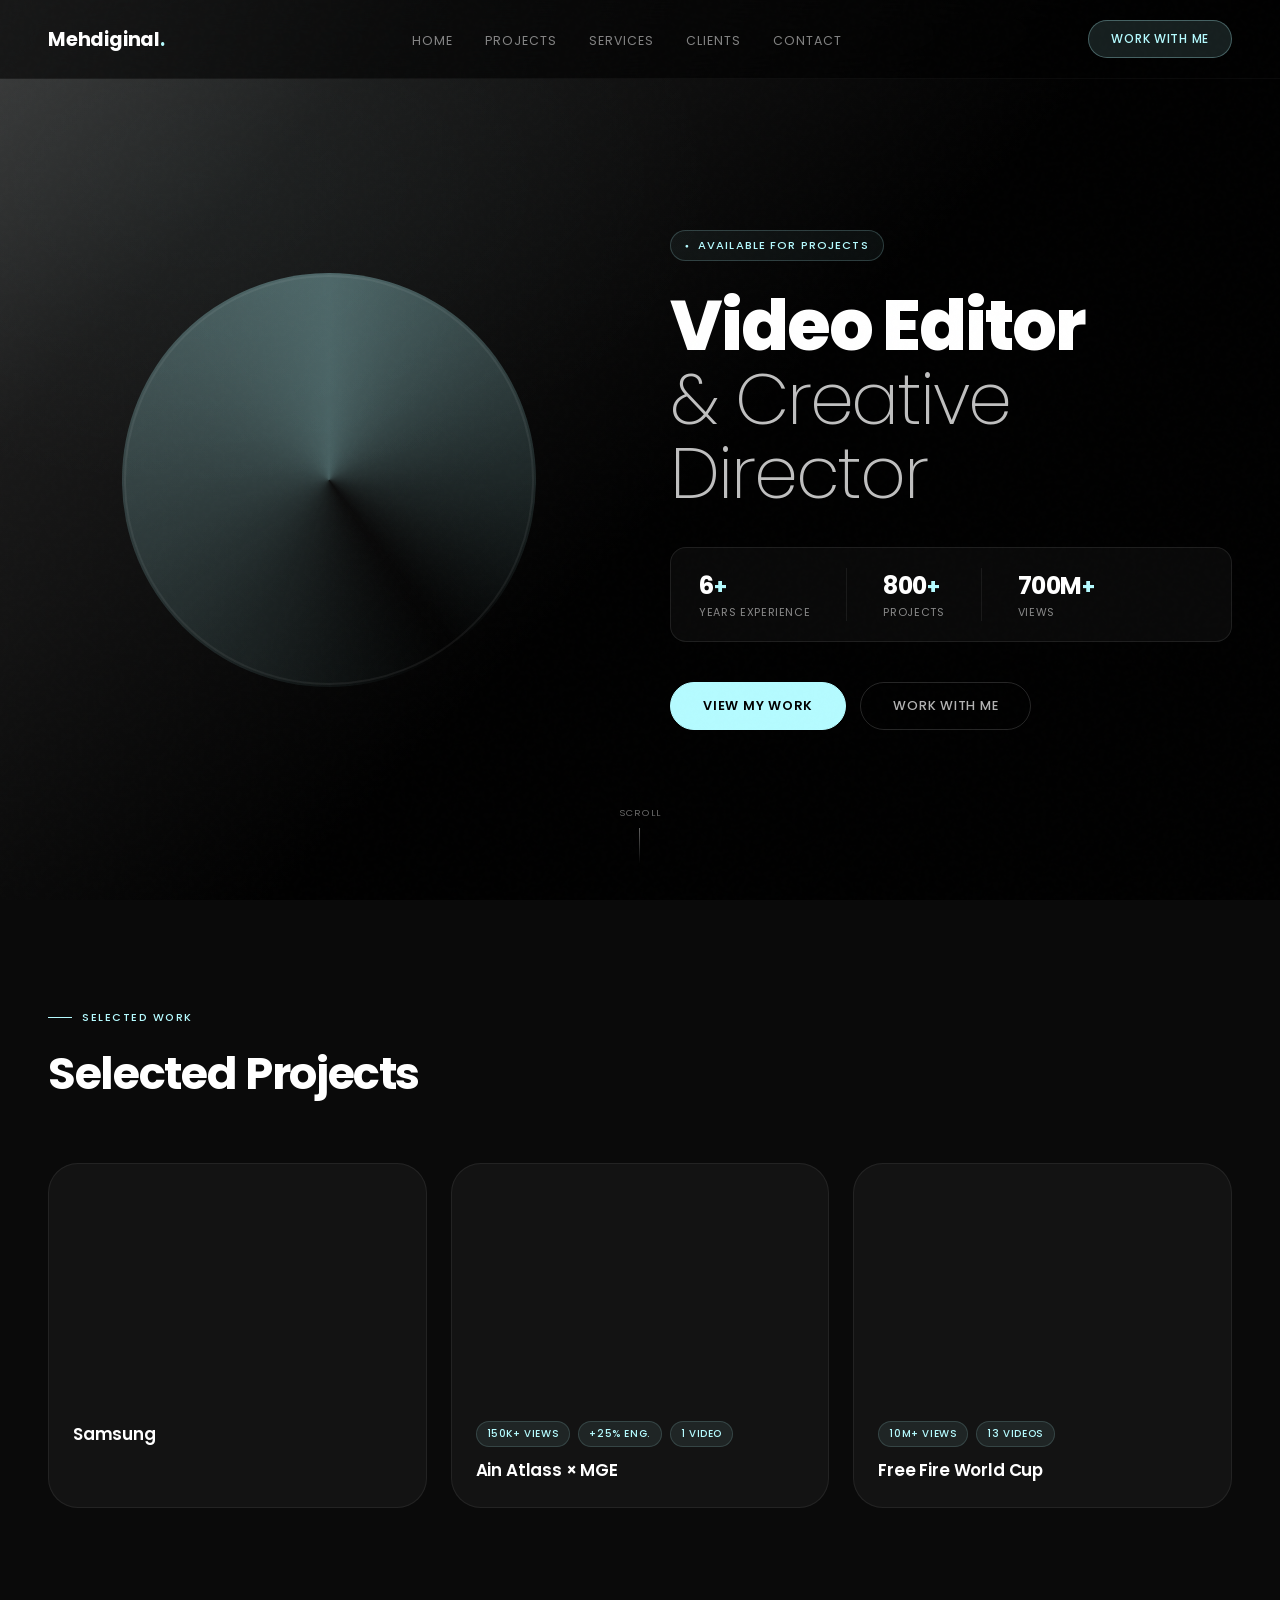
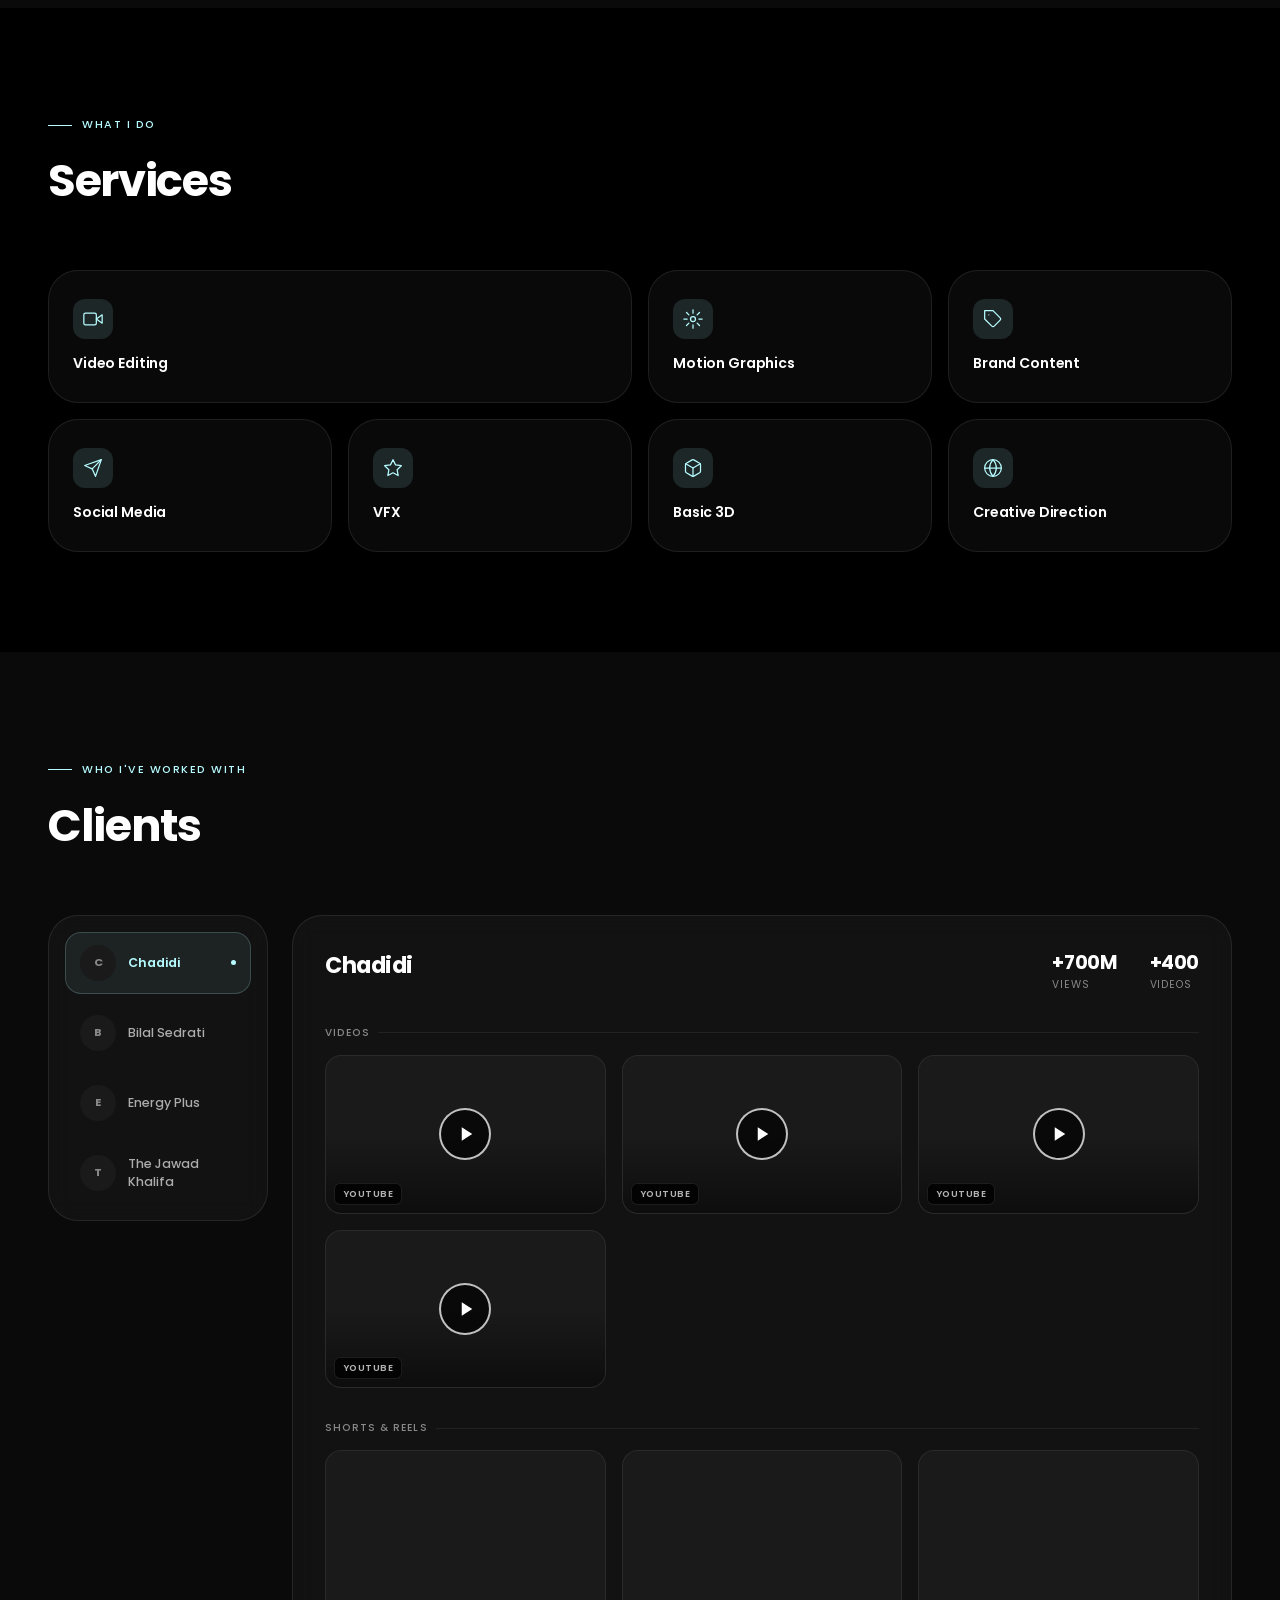
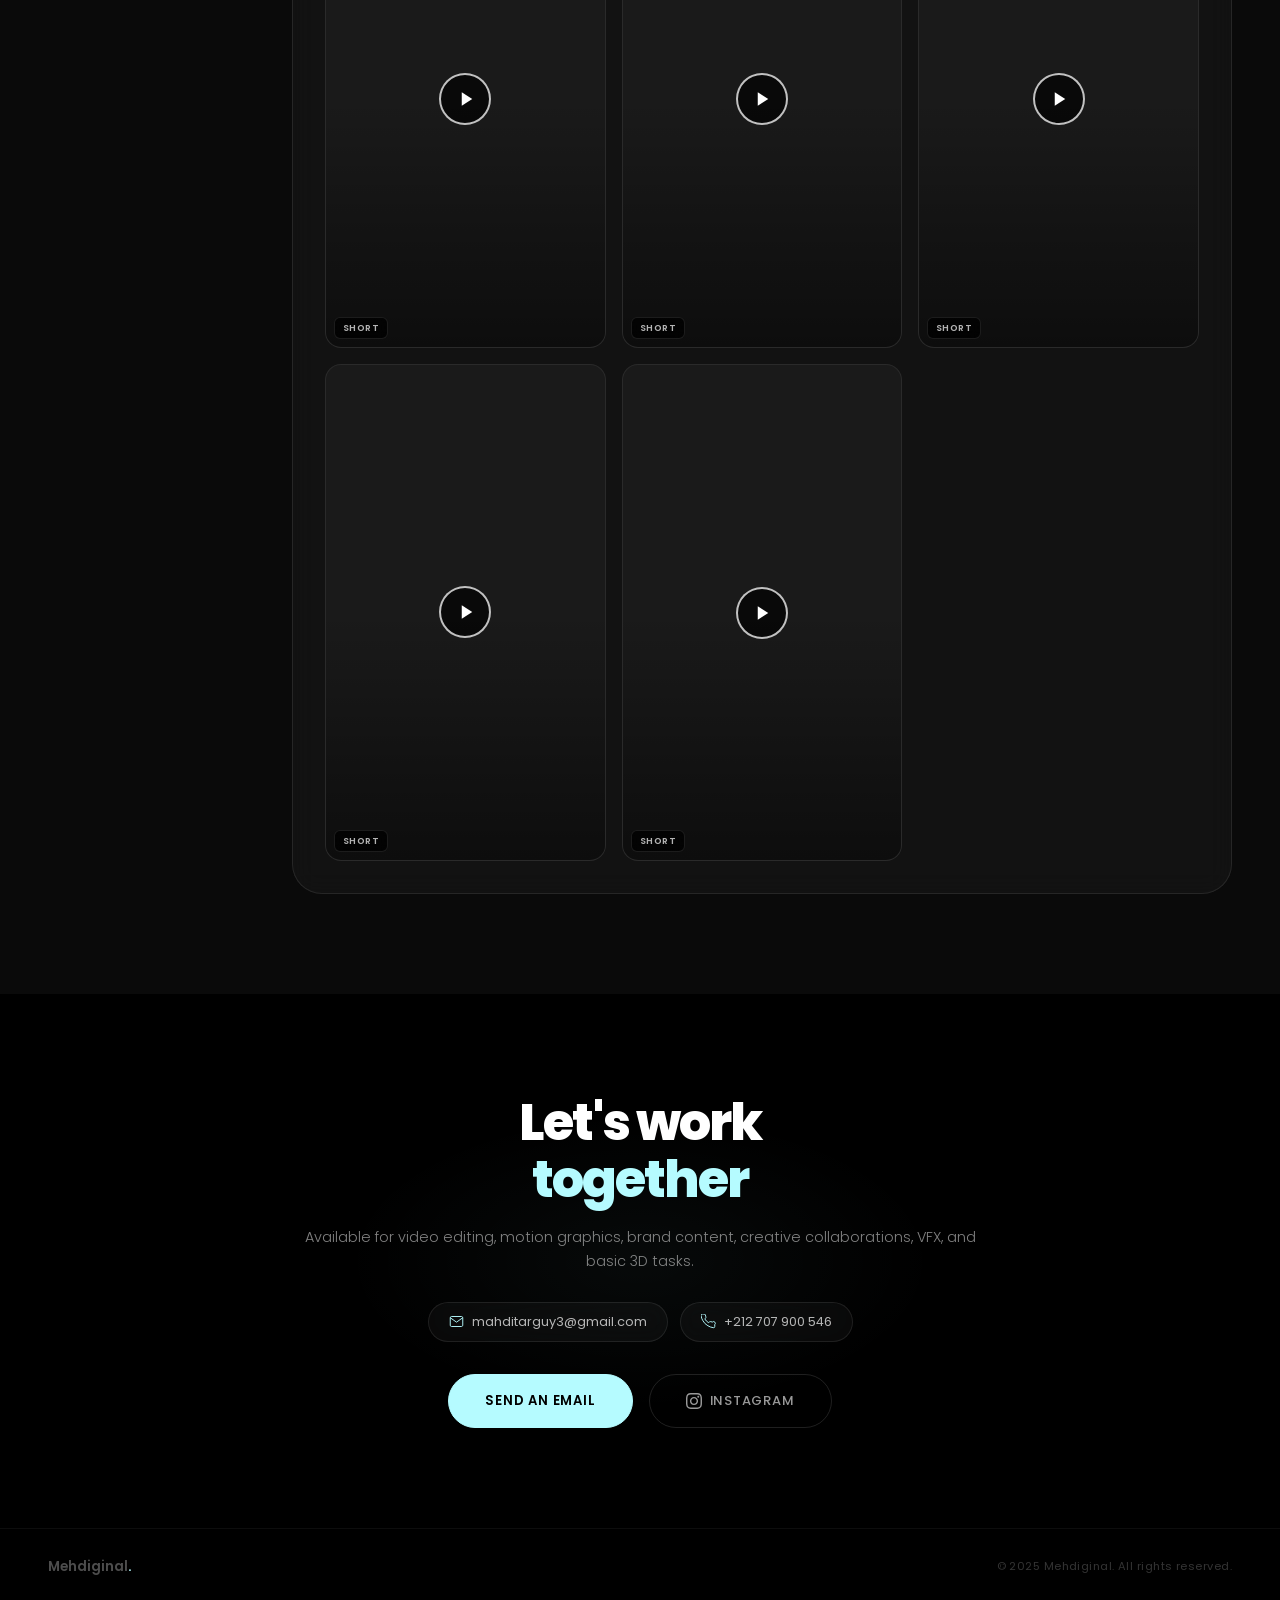
==== commit bd1660a0: "Add files via upload" ====
--- a/index.html
+++ b/index.html
@@ -1,632 +1,779 @@
 <!DOCTYPE html>
 <html lang="en">
 <head>
-    <meta charset="UTF-8">
-    <meta name="viewport" content="width=device-width, initial-scale=1.0">
-    <title>Mehdiginal - Premium Video Editor & Creative Director</title>
-    <meta name="description" content="Premium video editing services by Mehdiginal. 4+ years experience, 300+ projects, 200M+ views. Specializing in Motion Graphics, After Effects, and creative video production.">
-    <meta name="keywords" content="video editor, motion graphics, after effects, premiere pro, creative director, mehdiginal">
-    <meta name="author" content="Mehdiginal">
-    
-    <!-- Open Graph Meta Tags -->
-    <meta property="og:title" content="Mehdiginal - Premium Video Editor & Creative Director">
-    <meta property="og:description" content="Transform your vision into reality with premium video editing and motion graphics services">
-    <meta property="og:type" content="website">
-    <meta property="og:url" content="https://mehdiginal.com">
-    
-    <!-- Content Security Policy for YouTube embedding -->
-    <meta http-equiv="Content-Security-Policy" content="frame-src 'self' https://www.youtube.com https://www.youtube-nocookie.com https://player.vimeo.com;">
-    
-    <!-- Favicon -->
-    <link rel="icon" type="image/svg+xml" href="[data-uri]">
-    
-    <link rel="stylesheet" href="style.css">
+<meta charset="UTF-8"/>
+<meta name="viewport" content="width=device-width,initial-scale=1.0"/>
+<title>Mehdiginal — Video Editor & Creative Director</title>
+<link rel="preconnect" href="https://fonts.googleapis.com"/>
+<link rel="preconnect" href="https://fonts.gstatic.com" crossorigin/>
+<link href="https://fonts.googleapis.com/css2?family=Poppins:wght@200;300;400;500;600;700;800;900&display=swap" rel="stylesheet"/>
+<style>
+:root{
+  --ac:#B5FBFF;--ac-dim:rgba(181,251,255,.12);
+  --bk:#000;--dk:#0a0a0a;--dk3:#1a1a1a;
+  --cb:rgba(255,255,255,.04);--cbb:rgba(255,255,255,.07);
+  --gl:rgba(255,255,255,.035);--glb:rgba(255,255,255,.09);
+  --wh:#fff;--gr:#888;--gr3:#3C3C3C;
+  --r:30px;--rs:16px;
+  font-family:'Poppins',sans-serif;
+}
+*,*::before,*::after{box-sizing:border-box;margin:0;padding:0}
+html{scroll-behavior:smooth;-webkit-font-smoothing:antialiased}
+body{background:var(--bk);color:var(--wh);overflow-x:hidden}
+a{text-decoration:none;color:inherit}
+img{display:block;max-width:100%}
+::-webkit-scrollbar{width:4px}
+::-webkit-scrollbar-track{background:var(--bk)}
+::-webkit-scrollbar-thumb{background:var(--gr3);border-radius:4px}
+body::before{content:'';position:fixed;inset:0;pointer-events:none;z-index:9999;opacity:.35;
+  background-image:url("data:image/svg+xml,%3Csvg xmlns='http://www.w3.org/2000/svg' viewBox='0 0 200 200'%3E%3Cfilter id='n'%3E%3CfeTurbulence type='fractalNoise' baseFrequency='.85' numOctaves='4' stitchTiles='stitch'/%3E%3C/filter%3E%3Crect width='100%25' height='100%25' filter='url(%23n)' opacity='.04'/%3E%3C/svg%3E")}
+
+/* SHIMMER */
+@keyframes shimmer{0%{background-position:-600px 0}100%{background-position:600px 0}}
+.sk{border-radius:var(--rs);background:linear-gradient(90deg,#161616 25%,#242424 50%,#161616 75%);background-size:600px 100%;animation:shimmer 1.5s infinite linear}
+.sk-v{aspect-ratio:9/16}
+.sk-h{aspect-ratio:16/9}
+
+/* NAV */
+nav{position:fixed;top:0;left:0;right:0;z-index:1000;padding:20px 48px;display:flex;align-items:center;justify-content:space-between;background:rgba(0,0,0,.6);backdrop-filter:blur(20px);border-bottom:1px solid rgba(255,255,255,.04);transition:all .3s}
+.nb{font-size:1.2rem;font-weight:700;letter-spacing:-.01em}
+.nb span{color:var(--ac)}
+.nl{display:flex;gap:32px;list-style:none}
+.nl a{font-size:.78rem;font-weight:400;letter-spacing:.08em;text-transform:uppercase;color:rgba(255,255,255,.5);transition:color .2s;position:relative}
+.nl a::after{content:'';position:absolute;bottom:-3px;left:0;width:0;height:1px;background:var(--ac);transition:width .3s}
+.nl a:hover{color:var(--wh)}
+.nl a:hover::after{width:100%}
+.nc{padding:9px 22px;border:1px solid rgba(181,251,255,.3);border-radius:50px;font-size:.75rem;font-weight:500;letter-spacing:.06em;color:var(--ac);text-transform:uppercase;transition:all .25s;background:var(--ac-dim)}
+.nc:hover{background:var(--ac);color:var(--bk)}
+.nmb{display:none;flex-direction:column;gap:5px;cursor:pointer;padding:4px}
+.nmb span{display:block;width:22px;height:1.5px;background:var(--wh)}
+
+/* MOBILE MENU */
+.mm{display:none;position:fixed;inset:0;z-index:999;background:rgba(0,0,0,.96);backdrop-filter:blur(20px);flex-direction:column;align-items:center;justify-content:center;gap:36px}
+.mm.open{display:flex}
+.mm a{font-size:1.5rem;font-weight:600;color:rgba(255,255,255,.7);text-transform:uppercase;transition:color .2s}
+.mm a:hover{color:var(--ac)}
+.mm-x{position:absolute;top:28px;right:28px;width:40px;height:40px;border-radius:50%;background:var(--gl);border:1px solid var(--glb);display:flex;align-items:center;justify-content:center;cursor:pointer}
+.mm-x svg{width:16px;height:16px;stroke:var(--wh);fill:none}
+
+/* HERO */
+#hero{min-height:100vh;padding:140px 48px 80px;position:relative;overflow:hidden;display:flex;align-items:center}
+.hbg{position:absolute;inset:0;background:linear-gradient(135deg,#3C3C3C 0%,#1a1a1a 20%,#000 55%,#000 100%);z-index:0}
+.hbg::after{content:'';position:absolute;inset:0;background:radial-gradient(ellipse 60% 50% at 15% 20%,rgba(181,251,255,.04) 0%,transparent 70%)}
+.hi{position:relative;z-index:1;width:100%;max-width:1300px;margin:0 auto;display:grid;grid-template-columns:1fr 1fr;align-items:center;gap:60px}
+.hpw{display:flex;justify-content:center;align-items:center}
+.hpr{position:relative;width:clamp(260px,32vw,420px);height:clamp(260px,32vw,420px);border-radius:50%}
+.hpr::before{content:'';position:absolute;inset:-2px;border-radius:50%;background:conic-gradient(from 0deg,var(--ac) 0%,transparent 40%,var(--ac) 100%);opacity:.35}
+.hpi{position:relative;width:100%;height:100%;border-radius:50%;overflow:hidden;border:2px solid rgba(255,255,255,.06)}
+.hpi img{width:100%;height:100%;object-fit:cover;display:none}
+.hpi-sk{width:100%;height:100%;border-radius:50%;background:linear-gradient(90deg,#161616 25%,#242424 50%,#161616 75%);background-size:600px 100%;animation:shimmer 1.5s infinite linear}
+.htag{display:inline-flex;align-items:center;gap:8px;padding:6px 14px;border:1px solid rgba(181,251,255,.2);border-radius:50px;font-size:.7rem;font-weight:500;letter-spacing:.1em;text-transform:uppercase;color:var(--ac);margin-bottom:28px;background:rgba(181,251,255,.05)}
+.htag::before{content:'●';font-size:.4rem;animation:pulse 2s infinite}
+@keyframes pulse{0%,100%{opacity:1}50%{opacity:.3}}
+.ht{font-size:clamp(2.8rem,5.5vw,5rem);line-height:1.05;letter-spacing:-.03em;margin-bottom:36px}
+.ht .lb{font-weight:800;color:var(--wh)}
+.ht .ll{font-weight:200;color:rgba(255,255,255,.75)}
+.hs{display:flex;gap:32px;margin-bottom:40px;padding:20px 28px;background:var(--gl);border:1px solid var(--glb);border-radius:var(--rs);backdrop-filter:blur(10px)}
+.sv{font-size:1.5rem;font-weight:700;color:var(--wh);letter-spacing:-.02em}
+.sv span{color:var(--ac);font-size:.9em}
+.sl{font-size:.68rem;font-weight:400;letter-spacing:.06em;text-transform:uppercase;color:var(--gr);margin-top:2px}
+.sd{width:1px;background:rgba(255,255,255,.07);align-self:stretch;margin:0 4px}
+.hb{display:flex;gap:14px;flex-wrap:wrap}
+.bp{padding:14px 32px;background:var(--ac);color:var(--bk);border-radius:50px;font-size:.8rem;font-weight:600;letter-spacing:.06em;text-transform:uppercase;transition:all .25s;border:1px solid var(--ac);cursor:pointer}
+.bp:hover{background:transparent;color:var(--ac);transform:translateY(-1px)}
+.bs{padding:14px 32px;background:transparent;color:rgba(255,255,255,.7);border-radius:50px;font-size:.8rem;font-weight:500;letter-spacing:.06em;text-transform:uppercase;transition:all .25s;border:1px solid rgba(255,255,255,.15);cursor:pointer}
+.bs:hover{border-color:rgba(255,255,255,.4);color:var(--wh);transform:translateY(-1px)}
+.hscroll{position:absolute;bottom:36px;left:50%;transform:translateX(-50%);display:flex;flex-direction:column;align-items:center;gap:8px;opacity:.4}
+.hscroll span{font-size:.6rem;letter-spacing:.12em;text-transform:uppercase}
+.hsl{width:1px;height:36px;background:linear-gradient(to bottom,var(--wh),transparent);animation:sline 1.8s ease infinite}
+@keyframes sline{0%{transform:scaleY(0);transform-origin:top}50%{transform:scaleY(1);transform-origin:top}51%{transform:scaleY(1);transform-origin:bottom}100%{transform:scaleY(0);transform-origin:bottom}}
+
+/* SECTION LABELS */
+.slbl{display:inline-flex;align-items:center;gap:10px;font-size:.68rem;font-weight:500;letter-spacing:.14em;text-transform:uppercase;color:var(--ac);margin-bottom:14px}
+.slbl::before{content:'';width:24px;height:1px;background:var(--ac)}
+.sh{font-size:clamp(1.8rem,3.5vw,3rem);font-weight:700;letter-spacing:-.03em;color:var(--wh);margin-bottom:56px}
+
+/* PROJECTS */
+.pg{display:grid;grid-template-columns:repeat(3,1fr);gap:24px}
+.pc{position:relative;border-radius:var(--r);overflow:hidden;border:1px solid var(--cbb);background:var(--cb);cursor:pointer;transition:transform .3s,border-color .3s,box-shadow .3s}
+.pc:hover{transform:translateY(-6px);border-color:rgba(181,251,255,.2);box-shadow:0 24px 60px rgba(0,0,0,.5)}
+.pt{aspect-ratio:16/10;overflow:hidden;position:relative}
+.pt img{width:100%;height:100%;object-fit:cover;transition:transform .5s}
+.pc:hover .pt img{transform:scale(1.04)}
+.pto{position:absolute;inset:0;background:linear-gradient(to bottom,transparent 40%,rgba(0,0,0,.7) 100%);opacity:0;transition:opacity .3s;display:flex;align-items:center;justify-content:center}
+.pc:hover .pto{opacity:1}
+.ppb{width:52px;height:52px;border-radius:50%;background:var(--ac);display:flex;align-items:center;justify-content:center;transform:scale(.8);transition:transform .3s}
+.pc:hover .ppb{transform:scale(1)}
+.ppb svg{width:18px;height:18px;fill:var(--bk);margin-left:3px}
+.pm{padding:22px 24px 24px}
+.pmc{display:flex;gap:8px;flex-wrap:wrap;margin-bottom:10px}
+.mch{padding:4px 10px;border-radius:50px;font-size:.63rem;font-weight:500;letter-spacing:.06em;text-transform:uppercase;background:rgba(181,251,255,.08);border:1px solid rgba(181,251,255,.15);color:var(--ac)}
+.ptt{font-size:1.05rem;font-weight:600;letter-spacing:-.01em;color:var(--wh)}
+.parr{position:absolute;top:20px;right:20px;width:34px;height:34px;border-radius:50%;background:var(--gl);border:1px solid var(--glb);display:flex;align-items:center;justify-content:center;opacity:0;transition:opacity .3s;backdrop-filter:blur(10px)}
+.pc:hover .parr{opacity:1}
+.parr svg{width:14px;height:14px;stroke:var(--ac);fill:none}
+.psk{border-radius:var(--r);overflow:hidden;border:1px solid var(--cbb)}
+.pskt{aspect-ratio:16/10}
+.pskm{padding:22px 24px 24px;display:flex;flex-direction:column;gap:10px}
+
+/* SERVICES */
+.svg{display:grid;grid-template-columns:repeat(4,1fr);gap:16px}
+.svc{padding:28px 24px;border-radius:var(--r);background:var(--gl);border:1px solid var(--glb);backdrop-filter:blur(10px);transition:all .25s;position:relative;overflow:hidden}
+.svc::before{content:'';position:absolute;top:0;left:0;right:0;height:1px;background:linear-gradient(90deg,transparent,var(--ac),transparent);opacity:0;transition:opacity .3s}
+.svc:hover{border-color:rgba(181,251,255,.15);background:rgba(181,251,255,.04);transform:translateY(-3px)}
+.svc:hover::before{opacity:1}
+.si{width:40px;height:40px;border-radius:12px;background:var(--ac-dim);display:flex;align-items:center;justify-content:center;margin-bottom:14px}
+.si svg{width:20px;height:20px;stroke:var(--ac);fill:none;stroke-width:1.5;stroke-linecap:round;stroke-linejoin:round}
+.sn{font-size:.88rem;font-weight:600;letter-spacing:-.01em;color:var(--wh)}
+.svl{grid-column:span 2}
+
+/* CLIENTS */
+.cl{display:grid;grid-template-columns:220px 1fr;gap:24px;align-items:start}
+.cd{position:sticky;top:100px;padding:16px;border-radius:var(--r);background:var(--gl);border:1px solid var(--glb);backdrop-filter:blur(12px);display:flex;flex-direction:column;gap:8px}
+.ci{display:flex;align-items:center;gap:12px;padding:12px 14px;border-radius:var(--rs);cursor:pointer;transition:all .2s;border:1px solid transparent}
+.ci:hover{background:rgba(255,255,255,.04)}
+.ci.active{background:rgba(181,251,255,.07);border-color:rgba(181,251,255,.2)}
+.clo{width:36px;height:36px;border-radius:50%;overflow:hidden;background:var(--dk3);flex-shrink:0}
+.clo img{width:100%;height:100%;object-fit:cover}
+.cloph{width:100%;height:100%;display:flex;align-items:center;justify-content:center;font-size:.7rem;font-weight:700;color:var(--gr)}
+.cn{font-size:.78rem;font-weight:500;color:rgba(255,255,255,.65);transition:color .2s}
+.ci.active .cn{color:var(--ac);font-weight:600}
+.cdot{width:5px;height:5px;border-radius:50%;background:var(--ac);margin-left:auto;opacity:0;transition:opacity .2s;flex-shrink:0}
+.ci.active .cdot{opacity:1}
+.cp{border-radius:var(--r);background:var(--gl);border:1px solid var(--glb);backdrop-filter:blur(12px);padding:32px;min-height:400px}
+.cph{display:flex;align-items:flex-start;justify-content:space-between;margin-bottom:32px;flex-wrap:wrap;gap:16px}
+.cpi{display:flex;gap:32px;flex-wrap:wrap}
+.csv{font-size:1.2rem;font-weight:700;color:var(--wh);letter-spacing:-.02em}
+.csv span{color:var(--ac)}
+.csl{font-size:.65rem;letter-spacing:.08em;text-transform:uppercase;color:var(--gr)}
+.cpn{font-size:1.4rem;font-weight:700;color:var(--wh);letter-spacing:-.02em;margin-bottom:4px}
+
+/* VIDEO LABELS & GRIDS */
+.vl{font-size:.65rem;font-weight:500;letter-spacing:.1em;text-transform:uppercase;color:var(--gr);margin:0 0 14px;display:flex;align-items:center;gap:8px}
+.vl::after{content:'';flex:1;height:1px;background:rgba(255,255,255,.07)}
+.vgh{display:grid;grid-template-columns:repeat(auto-fill,minmax(260px,1fr));gap:16px;margin-bottom:32px}
+.vgv{display:grid;grid-template-columns:repeat(3,1fr);gap:16px}
+
+/* VIDEO CARD */
+.vc{position:relative;border-radius:var(--rs);overflow:hidden;background:var(--dk3);border:1px solid var(--cbb);transition:border-color .25s,transform .25s}
+.vc:hover{border-color:rgba(181,251,255,.2);transform:translateY(-2px)}
+.vc.active{transform:none!important;border-color:rgba(181,251,255,.25)}
+.vtl{position:relative;cursor:pointer}
+.vtl img{width:100%;display:block;object-fit:cover}
+.vc.h169 .vtl img{aspect-ratio:16/9}
+.vc.v916 .vtl img{aspect-ratio:9/16}
+.vtl::after{content:'';position:absolute;inset:0;background:linear-gradient(to top,rgba(0,0,0,.5) 0%,transparent 50%);transition:background .25s}
+.vc:hover .vtl::after{background:linear-gradient(to top,rgba(0,0,0,.7) 0%,rgba(0,0,0,.1) 100%)}
+.vpl{position:absolute;top:50%;left:50%;transform:translate(-50%,-50%);width:52px;height:52px;border-radius:50%;background:rgba(0,0,0,.65);border:2px solid rgba(255,255,255,.75);display:flex;align-items:center;justify-content:center;z-index:2;transition:transform .25s,background .25s,border-color .25s;pointer-events:none}
+.vc:hover .vpl{transform:translate(-50%,-50%) scale(1.08);background:var(--ac);border-color:var(--ac)}
+.vc:hover .vpl svg{fill:var(--bk)}
+.vpl svg{width:18px;height:18px;fill:var(--wh);margin-left:3px}
+.vplat{position:absolute;bottom:8px;left:8px;z-index:2;padding:3px 8px;border-radius:6px;font-size:.58rem;font-weight:600;letter-spacing:.05em;text-transform:uppercase;background:rgba(0,0,0,.78);backdrop-filter:blur(4px);border:1px solid rgba(255,255,255,.1);color:rgba(255,255,255,.7)}
+.vfl{display:none;position:relative;width:100%}
+.vc.h169 .vfl{padding-bottom:56.25%}
+.vc.v916 .vfl{padding-bottom:177.78%}
+.vfl iframe{position:absolute;inset:0;width:100%;height:100%;border:none}
+.vc.active .vtl{display:none}
+.vc.active .vfl{display:block}
+.vcw{position:relative}
+.igb{position:absolute;bottom:10px;right:10px;width:28px;height:28px;border-radius:8px;background:rgba(0,0,0,.75);backdrop-filter:blur(6px);border:1px solid rgba(255,255,255,.12);display:flex;align-items:center;justify-content:center;z-index:3;opacity:.85;transition:opacity .2s;text-decoration:none}
+.igb:hover{opacity:1}
+.igb svg{width:15px;height:15px}
+
+/* EXT CARD */
+.ecard{display:flex;align-items:center;justify-content:center;flex-direction:column;gap:10px;cursor:pointer;background:linear-gradient(145deg,#1a1a1a,#2a2a2a)}
+.vc.h169 .ecard{aspect-ratio:16/9}
+.vc.v916 .ecard{aspect-ratio:9/16}
+.ecard-lbl{font-size:.62rem;letter-spacing:.08em;text-transform:uppercase;color:rgba(255,255,255,.5)}
+
+/* COMING SOON CARD */
+.cscard{aspect-ratio:9/16;border-radius:var(--rs);border:1px dashed rgba(181,251,255,.18);background:rgba(181,251,255,.03);display:flex;flex-direction:column;align-items:center;justify-content:center;gap:12px}
+.cscard svg{width:26px;height:26px;stroke:var(--ac);fill:none;stroke-width:1.5;stroke-linecap:round;stroke-linejoin:round;opacity:.6}
+.cscard-lbl{font-size:.62rem;font-weight:500;letter-spacing:.12em;text-transform:uppercase;color:rgba(181,251,255,.4)}
+
+/* PROJECT INFO CARD */
+.pic{position:relative;border-radius:var(--r);overflow:hidden;border:1px solid rgba(255,255,255,.1);margin-bottom:48px;min-height:180px;display:flex;align-items:flex-end}
+.picbg{position:absolute;inset:0;background-size:cover;background-position:center;filter:blur(14px) brightness(.25);transform:scale(1.1)}
+.picov{position:absolute;inset:0;background:linear-gradient(to top,rgba(0,0,0,.75) 0%,rgba(0,0,0,.15) 100%)}
+.piccnt{position:relative;z-index:1;width:100%;padding:36px 40px;display:flex;align-items:flex-end;justify-content:space-between;flex-wrap:wrap;gap:24px}
+.pict{font-size:clamp(1.6rem,3vw,2.6rem);font-weight:800;letter-spacing:-.03em;color:var(--wh);text-shadow:0 2px 20px rgba(0,0,0,.6)}
+.picn{font-size:.78rem;font-weight:300;color:rgba(255,255,255,.6);font-style:italic;margin-top:4px}
+.pics{display:flex;gap:32px;flex-wrap:wrap;align-items:center}
+.ps{text-align:right}
+.psv{font-size:1.3rem;font-weight:700;color:var(--wh);letter-spacing:-.02em;text-shadow:0 2px 10px rgba(0,0,0,.5)}
+.psv span{color:var(--ac)}
+.psl{font-size:.63rem;letter-spacing:.08em;text-transform:uppercase;color:rgba(255,255,255,.55)}
+
+/* AIN ATLASS */
+.aingrid{display:grid;grid-template-columns:1fr 1fr;gap:16px;margin-bottom:32px;max-width:560px}
+.aingif{border-radius:var(--rs);overflow:hidden;background:var(--dk3);border:1px solid var(--cbb);aspect-ratio:9/16}
+.aingif iframe{width:100%;height:100%;border:none;display:block}
+
+/* CONTACT */
+#contact{position:relative;overflow:hidden}
+#contact::before{content:'';position:absolute;top:50%;left:50%;transform:translate(-50%,-50%);width:600px;height:300px;background:radial-gradient(ellipse,rgba(181,251,255,.04) 0%,transparent 70%);pointer-events:none}
+.ctinner{text-align:center;max-width:680px;margin:0 auto;position:relative;z-index:1}
+.cth{font-size:clamp(2rem,4vw,3.6rem);font-weight:800;letter-spacing:-.04em;color:var(--wh);margin-bottom:18px;line-height:1.1}
+.cth span{color:var(--ac)}
+.ctt{font-size:.9rem;font-weight:300;color:rgba(255,255,255,.5);line-height:1.7;margin-bottom:28px}
+.ctrow{display:flex;gap:12px;justify-content:center;flex-wrap:wrap;margin-bottom:32px}
+.ctpill{display:inline-flex;align-items:center;gap:8px;padding:10px 20px;border-radius:50px;background:var(--gl);border:1px solid var(--glb);font-size:.8rem;color:rgba(255,255,255,.7);backdrop-filter:blur(10px)}
+.ctpill svg{width:15px;height:15px;stroke:var(--ac);fill:none;flex-shrink:0;stroke-width:1.5}
+.ctlinks{display:flex;gap:16px;justify-content:center;flex-wrap:wrap}
+.cbp{padding:16px 36px;background:var(--ac);color:var(--bk);border-radius:50px;font-size:.82rem;font-weight:600;letter-spacing:.06em;text-transform:uppercase;transition:all .25s;border:1px solid var(--ac)}
+.cbp:hover{background:transparent;color:var(--ac);transform:translateY(-2px)}
+.cbs{padding:16px 36px;background:transparent;color:rgba(255,255,255,.6);border-radius:50px;font-size:.82rem;font-weight:500;letter-spacing:.06em;text-transform:uppercase;transition:all .25s;border:1px solid rgba(255,255,255,.12);display:flex;align-items:center;gap:8px}
+.cbs:hover{border-color:rgba(255,255,255,.3);color:var(--wh);transform:translateY(-2px)}
+.cbs svg{width:16px;height:16px;fill:currentColor}
+
+/* FOOTER */
+footer{padding:28px 48px;border-top:1px solid rgba(255,255,255,.05);display:flex;align-items:center;justify-content:space-between}
+.fb{font-size:.85rem;font-weight:600;color:rgba(255,255,255,.3)}
+.fb span{color:var(--ac)}
+.fc{font-size:.7rem;color:rgba(255,255,255,.2);letter-spacing:.04em}
+
+/* PROJECT PAGE */
+#pp{display:none;min-height:100vh;padding:120px 48px 80px}
+.ppi{max-width:1200px;margin:0 auto}
+.ppb{display:inline-flex;align-items:center;gap:8px;font-size:.75rem;letter-spacing:.08em;text-transform:uppercase;color:rgba(255,255,255,.4);margin-bottom:40px;cursor:pointer;transition:color .2s;border:none;background:none}
+.ppb:hover{color:var(--ac)}
+.ppb svg{width:14px;height:14px;stroke:currentColor;fill:none}
+
+/* FADE IN */
+.fi{opacity:0;transform:translateY(24px);transition:opacity .7s,transform .7s}
+.fi.vis{opacity:1;transform:translateY(0)}
+.d1{transition-delay:.1s}.d2{transition-delay:.2s}.d3{transition-delay:.3s}
+
+/* RESPONSIVE */
+@media(max-width:1024px){
+  .hi{grid-template-columns:1fr;text-align:center}
+  .hpw{order:-1}
+  .hb{justify-content:center}
+  .hs{justify-content:center}
+  .pg{grid-template-columns:repeat(2,1fr)}
+  .svg{grid-template-columns:repeat(2,1fr)}
+  .cl{grid-template-columns:1fr}
+  .cd{flex-direction:row;overflow-x:auto;position:static;flex-wrap:nowrap}
+  .cdot{display:none}
+  .vgv{grid-template-columns:repeat(2,1fr)}
+  .aingrid{max-width:100%}
+}
+@media(max-width:768px){
+  nav{padding:16px 24px}
+  .nl,.nc{display:none}
+  .nmb{display:flex}
+  #hero{padding:100px 24px 60px}
+  .pg{grid-template-columns:1fr;gap:16px}
+  .svg{grid-template-columns:1fr 1fr}
+  .hs{flex-wrap:wrap;gap:16px;padding:16px 18px}
+  footer{flex-direction:column;gap:8px;text-align:center;padding:20px 24px}
+  #pp{padding:90px 24px 60px}
+  .vgh{grid-template-columns:1fr}
+  .vgv{grid-template-columns:repeat(2,1fr)}
+  .piccnt{padding:24px}
+  .ps{text-align:left}
+  section{padding:70px 0!important}
+  section>div{padding:0 24px!important}
+  .aingrid{grid-template-columns:1fr 1fr;max-width:100%}
+}
+@media(max-width:480px){
+  .ht{font-size:2.2rem}
+  .svg{grid-template-columns:1fr}
+  .hb{flex-direction:column;gap:10px;align-items:center}
+  .hb .bp,.hb .bs{width:100%;max-width:260px;text-align:center}
+  .vgv{grid-template-columns:1fr}
+  .aingrid{grid-template-columns:1fr}
+}
+</style>
 </head>
 <body>
-    <!-- Loading Screen -->
-    <div id="loading-screen" class="loading-screen active">
-        <div class="loading-content">
-            <div class="loading-logo">
-                <div class="logo-animation">M</div>
-            </div>
-            <div class="loading-text">
-                <h2>Mehdiginal</h2>
-                <p>Crafting Cinematic Experiences</p>
-            </div>
-            <div class="loading-progress">
-                <div class="progress-bar"></div>
-            </div>
+
+<svg width="0" height="0" style="position:absolute;overflow:hidden">
+  <defs>
+    <linearGradient id="igg" x1="0%" y1="100%" x2="100%" y2="0%">
+      <stop offset="0%" stop-color="#f09433"/>
+      <stop offset="25%" stop-color="#e6683c"/>
+      <stop offset="50%" stop-color="#dc2743"/>
+      <stop offset="75%" stop-color="#cc2366"/>
+      <stop offset="100%" stop-color="#bc1888"/>
+    </linearGradient>
+  </defs>
+</svg>
+
+<nav id="nav">
+  <div class="nb">Mehdiginal<span>.</span></div>
+  <ul class="nl">
+    <li><a href="#hero">Home</a></li>
+    <li><a href="#projects">Projects</a></li>
+    <li><a href="#services">Services</a></li>
+    <li><a href="#clients">Clients</a></li>
+    <li><a href="#contact">Contact</a></li>
+  </ul>
+  <a href="#contact" class="nc">Work with me</a>
+  <div class="nmb" id="mnuBtn"><span></span><span></span><span></span></div>
+</nav>
+
+<div class="mm" id="mobMenu">
+  <div class="mm-x" id="mmClose"><svg viewBox="0 0 24 24" stroke-width="1.5"><line x1="18" y1="6" x2="6" y2="18"/><line x1="6" y1="6" x2="18" y2="18"/></svg></div>
+  <a href="#hero"     onclick="cmm()">Home</a>
+  <a href="#projects" onclick="cmm()">Projects</a>
+  <a href="#services" onclick="cmm()">Services</a>
+  <a href="#clients"  onclick="cmm()">Clients</a>
+  <a href="#contact"  onclick="cmm()">Contact</a>
+</div>
+
+<main id="mp">
+
+<section id="hero">
+  <div class="hbg"></div>
+  <div class="hi">
+    <div class="hpw fi">
+      <div class="hpr">
+        <div class="hpi">
+          <div class="hpi-sk" id="hpsk"></div>
+          <img id="hpimg"
+            src="https://drive.google.com/thumbnail?id=1XZTx6vdO5u6F2yXX314wtYGDOydU8s7P&sz=w1200"
+            alt="Mehdiginal"
+            onload="this.style.display='block';document.getElementById('hpsk').style.display='none'"
+            onerror="document.getElementById('hpsk').style.display='none'"/>
         </div>
-        <div class="loading-particles"></div>
+      </div>
     </div>
-
-    <!-- Scroll Progress Indicator -->
-    <div class="scroll-progress">
-        <div class="progress-fill"></div>
+    <div>
+      <div class="htag fi">Available for projects</div>
+      <h1 class="ht fi d1"><span class="lb">Video Editor</span><br><span class="ll">&amp; Creative</span><br><span class="ll">Director</span></h1>
+      <div class="hs fi d2">
+        <div><div class="sv">6<span>+</span></div><div class="sl">Years Experience</div></div>
+        <div class="sd"></div>
+        <div><div class="sv">800<span>+</span></div><div class="sl">Projects</div></div>
+        <div class="sd"></div>
+        <div><div class="sv">700M<span>+</span></div><div class="sl">Views</div></div>
+      </div>
+      <div class="hb fi d3">
+        <a href="#projects" class="bp">View my work</a>
+        <a href="#contact"  class="bs">Work with me</a>
+      </div>
     </div>
-
-    <!-- Custom Cursor -->
-    <div class="custom-cursor">
-        <div class="cursor-dot"></div>
-        <div class="cursor-ring"></div>
+  </div>
+  <div class="hscroll"><span>Scroll</span><div class="hsl"></div></div>
+</section>
+
+<section id="projects" style="padding:100px 0;background:var(--dk)">
+  <div style="max-width:1300px;margin:0 auto;padding:0 48px">
+    <div class="slbl fi">Selected Work</div>
+    <h2 class="sh fi">Selected Projects</h2>
+    <div class="pg" id="pgrid">
+      <div class="psk"><div class="pskt sk"></div><div class="pskm"><div class="sk" style="height:10px;width:55%"></div><div class="sk" style="height:14px;width:70%"></div></div></div>
+      <div class="psk"><div class="pskt sk"></div><div class="pskm"><div class="sk" style="height:10px;width:55%"></div><div class="sk" style="height:14px;width:70%"></div></div></div>
+      <div class="psk"><div class="pskt sk"></div><div class="pskm"><div class="sk" style="height:10px;width:55%"></div><div class="sk" style="height:14px;width:70%"></div></div></div>
     </div>
-
-    <!-- Theme Toggle -->
-    <button class="theme-toggle" aria-label="Toggle theme">
-        <span class="theme-icon">🌓</span>
+  </div>
+</section>
+
+<section id="services" style="padding:100px 0;background:var(--bk)">
+  <div style="max-width:1300px;margin:0 auto;padding:0 48px">
+    <div class="slbl fi">What I do</div>
+    <h2 class="sh fi">Services</h2>
+    <div class="svg fi" id="svgrid"></div>
+  </div>
+</section>
+
+<section id="clients" style="padding:100px 0;background:var(--dk)">
+  <div style="max-width:1300px;margin:0 auto;padding:0 48px">
+    <div class="slbl fi">Who I've worked with</div>
+    <h2 class="sh fi">Clients</h2>
+    <div class="cl fi">
+      <div class="cd" id="cdock"></div>
+      <div class="cp" id="cpanel">
+        <div style="padding:8px">
+          <div class="sk" style="height:20px;width:160px;margin-bottom:24px;border-radius:6px"></div>
+          <div style="display:grid;grid-template-columns:repeat(3,1fr);gap:16px">
+            <div class="sk sk-v"></div><div class="sk sk-v"></div><div class="sk sk-v"></div>
+          </div>
+        </div>
+      </div>
+    </div>
+  </div>
+</section>
+
+<section id="contact" style="padding:100px 0;background:var(--bk)">
+  <div style="max-width:1300px;margin:0 auto;padding:0 48px">
+    <div class="ctinner fi">
+      <h2 class="cth">Let's work<br><span>together</span></h2>
+      <p class="ctt">Available for video editing, motion graphics, brand content, creative collaborations, VFX, and basic 3D tasks.</p>
+      <div class="ctrow">
+        <div class="ctpill">
+          <svg viewBox="0 0 24 24"><path d="M4 4h16c1.1 0 2 .9 2 2v12c0 1.1-.9 2-2 2H4c-1.1 0-2-.9-2-2V6c0-1.1.9-2 2-2z"/><polyline points="22,6 12,13 2,6"/></svg>
+          mahditarguy3&#64;gmail.com
+        </div>
+        <div class="ctpill">
+          <svg viewBox="0 0 24 24"><path d="M22 16.92v3a2 2 0 01-2.18 2 19.79 19.79 0 01-8.63-3.07A19.5 19.5 0 013.07 10.8 19.79 19.79 0 01.06 2.22 2 2 0 012.03 0h3a2 2 0 012 1.72c.127.96.361 1.903.7 2.81a2 2 0 01-.45 2.11L6.09 7.91a16 16 0 006 6l1.27-1.27a2 2 0 012.11-.45c.907.339 1.85.573 2.81.7A2 2 0 0122 16.92z"/></svg>
+          +212 707 900 546
+        </div>
+      </div>
+      <div class="ctlinks">
+        <a href="mailto:mahditarguy3&#64;gmail.com" class="cbp">Send an email</a>
+        <a href="https://instagram.com/mehdiginal" target="_blank" rel="noopener" class="cbs">
+          <svg viewBox="0 0 24 24"><path d="M12 2.163c3.204 0 3.584.012 4.85.07 3.252.148 4.771 1.691 4.919 4.919.058 1.265.069 1.645.069 4.849 0 3.205-.012 3.584-.069 4.849-.149 3.225-1.664 4.771-4.919 4.919-1.266.058-1.644.07-4.85.07-3.204 0-3.584-.012-4.849-.07-3.26-.149-4.771-1.699-4.919-4.92-.058-1.265-.07-1.644-.07-4.849 0-3.204.013-3.583.07-4.849.149-3.227 1.664-4.771 4.919-4.919 1.266-.057 1.645-.069 4.849-.069zm0-2.163c-3.259 0-3.667.014-4.947.072-4.358.2-6.78 2.618-6.98 6.98-.059 1.281-.073 1.689-.073 4.948 0 3.259.014 3.668.072 4.948.2 4.358 2.618 6.78 6.98 6.98 1.281.058 1.689.072 4.948.072 3.259 0 3.668-.014 4.948-.072 4.354-.2 6.782-2.618 6.979-6.98.059-1.28.073-1.689.073-4.948 0-3.259-.014-3.667-.072-4.947-.196-4.354-2.617-6.78-6.979-6.98-1.281-.059-1.69-.073-4.949-.073zm0 5.838c-3.403 0-6.162 2.759-6.162 6.162s2.759 6.163 6.162 6.163 6.162-2.759 6.162-6.163c0-3.403-2.759-6.162-6.162-6.162zm0 10.162c-2.209 0-4-1.79-4-4 0-2.209 1.791-4 4-4s4 1.791 4 4c0 2.21-1.791 4-4 4zm6.406-11.845c-.796 0-1.441.645-1.441 1.44s.645 1.44 1.441 1.44c.795 0 1.439-.645 1.439-1.44s-.644-1.44-1.439-1.44z"/></svg>
+          Instagram
+        </a>
+      </div>
+    </div>
+  </div>
+</section>
+
+</main>
+
+<div id="pp">
+  <div class="ppi">
+    <button class="ppb" onclick="showMain()">
+      <svg viewBox="0 0 24 24" stroke-width="1.5"><polyline points="15 18 9 12 15 6"/></svg>
+      Back to portfolio
     </button>
-
-    <!-- Navigation -->
-    <nav class="nav-header">
-        <div class="container">
-            <div class="nav-container">
-                <div class="logo">
-                    <div class="logo-container">
-                        <span class="logo-text gradient-text">Mehdiginal</span>
-                        <span class="logo-subtitle">Creative Director</span>
-                    </div>
-                </div>
-                <ul class="nav-links">
-                    <li><a href="#home" class="nav-link active">Home</a></li>
-                    <li><a href="#projects" class="nav-link">Projects</a></li>
-                    <li><a href="#clients" class="nav-link">Clients</a></li>
-                    <li><a href="#skills" class="nav-link">Skills</a></li>
-                    <li><a href="#contact" class="nav-link">Contact</a></li>
-                </ul>
-                <div class="nav-cta">
-                    <a href="#contact" class="btn btn--primary btn--sm">Let's Work Together</a>
-                </div>
-                <div class="mobile-menu-btn">
-                    <span></span>
-                    <span></span>
-                    <span></span>
-                </div>
-            </div>
-        </div>
-    </nav>
-
-    <!-- Mobile Menu -->
-    <div class="mobile-menu">
-        <div class="mobile-menu-header">
-            <div class="logo">
-                <span class="gradient-text">Mehdiginal</span>
-            </div>
-            <button class="mobile-menu-close">&times;</button>
-        </div>
-        <div class="mobile-nav-links">
-            <a href="#home" class="mobile-nav-link">Home</a>
-            <a href="#projects" class="mobile-nav-link">Projects</a>
-            <a href="#clients" class="mobile-nav-link">Clients</a>
-            <a href="#skills" class="mobile-nav-link">Skills</a>
-            <a href="#contact" class="mobile-nav-link">Contact</a>
-        </div>
-        <div class="mobile-menu-footer">
-            <a href="#contact" class="btn btn--primary btn--full-width">Start Your Project</a>
-        </div>
-    </div>
-
-    <!-- Main Content -->
-    <main class="main-content">
-        <!-- Home View -->
-        <div id="home-view" class="view active">
-            <!-- Hero Section -->
-            <section class="hero">
-                <div class="hero-particles" id="hero-particles"></div>
-                <div class="hero-background">
-                    <div class="gradient-orb orb-1"></div>
-                    <div class="gradient-orb orb-2"></div>
-                    <div class="gradient-orb orb-3"></div>
-                </div>
-                <div class="container">
-                    <div class="hero-content">
-                        <div class="hero-text">
-                            <div class="hero-badge animate-fade-up">
-                                <span class="badge-dot"></span>
-                                <span>Available for Projects</span>
-                            </div>
-                            <h1 class="hero-title">
-                                <span class="title-line animate-fade-up">Premium</span>
-                                <span class="title-line animate-fade-up gradient-text">Video Editor</span>
-                                <span class="title-line animate-fade-up">& Creative Director</span>
-                            </h1>
-                            <p class="hero-subtitle animate-fade-up">Transforming brands through cinematic storytelling and cutting-edge motion graphics. 4+ years of experience creating viral content with 200M+ views and enhanced YouTube embedding.</p>
-                            
-                            <div class="hero-stats animate-fade-up">
-                                <div class="stat-item">
-                                    <span class="stat-number counter" data-target="4">0</span>
-                                    <span class="stat-label">Years Experience</span>
-                                </div>
-                                <div class="stat-item">
-                                    <span class="stat-number counter" data-target="300">0</span>
-                                    <span class="stat-label">Projects Done</span>
-                                </div>
-                                <div class="stat-item">
-                                    <span class="stat-number counter" data-target="200">0</span>
-                                    <span class="stat-label">Million Views</span>
-                                </div>
-                            </div>
-
-                            <div class="skills-showcase animate-fade-up">
-                                <div class="skill-badge featured">
-                                    <span class="skill-icon">🎬</span>
-                                    <span>Motion Graphics</span>
-                                </div>
-                                <div class="skill-badge">
-                                    <span class="skill-icon">🎬</span>
-                                    <span>After Effects</span>
-                                </div>
-                                <div class="skill-badge">
-                                    <span class="skill-icon">✂️</span>
-                                    <span>Premiere Pro</span>
-                                </div>
-                                <div class="skill-badge">
-                                    <span class="skill-icon">🎨</span>
-                                    <span>DaVinci Resolve</span>
-                                </div>
-                                <div class="skill-badge">
-                                    <span class="skill-icon">🎭</span>
-                                    <span>Blender</span>
-                                </div>
-                            </div>
-                            
-                            <div class="hero-buttons animate-fade-up">
-                                <a href="#projects" class="btn btn--primary btn--lg">
-                                    <span>View My Work</span>
-                                    <div class="btn-shine"></div>
-                                </a>
-                                <a href="#contact" class="btn btn--outline btn--lg">
-                                    <span>Let's Collaborate</span>
-                                </a>
-                            </div>
-                        </div>
-                        <div class="hero-visual">
-                            <div class="hero-image-container animate-fade-up">
-                                <div class="image-frame">
-                                    <img src="https://drive.google.com/thumbnail?id=1SxYsr-WFxltpxKcK7IZH1Fknfxnb2sV9&sz=w400" alt="Mehdiginal Profile" class="profile-image">
-                                    <div class="image-overlay"></div>
-                                </div>
-                                <div class="floating-elements">
-                                    <div class="floating-icon icon-1">🎬</div>
-                                    <div class="floating-icon icon-2">✨</div>
-                                    <div class="floating-icon icon-3">🎨</div>
-                                </div>
-                            </div>
-                        </div>
-                    </div>
-                </div>
-            </section>
-
-            <!-- Achievements Section -->
-            <section class="achievements">
-                <div class="container">
-                    <h2 class="section-title animate-fade-up">Trusted by Industry Leaders</h2>
-                    <div class="achievements-grid animate-fade-up">
-                        <div class="achievement-item glass-card">
-                            <div class="achievement-icon">🏆</div>
-                            <h4>Best Video Editor 2024</h4>
-                            <p>Creative Awards</p>
-                        </div>
-                        <div class="achievement-item glass-card">
-                            <div class="achievement-icon">⭐</div>
-                            <h4>Top Freelancer</h4>
-                            <p>Platform Excellence</p>
-                        </div>
-                        <div class="achievement-item glass-card">
-                            <div class="achievement-icon">📈</div>
-                            <h4>Million Views Creator</h4>
-                            <p>YouTube Recognition</p>
-                        </div>
-                        <div class="achievement-item glass-card">
-                            <div class="achievement-icon">💯</div>
-                            <h4>99% Client Satisfaction</h4>
-                            <p>Customer Success</p>
-                        </div>
-                    </div>
-                </div>
-            </section>
-
-            <!-- Featured Projects -->
-            <section class="featured-projects">
-                <div class="container">
-                    <div class="section-header animate-fade-up">
-                        <h2 class="section-title gradient-text">Featured Projects</h2>
-                        <p class="section-subtitle">Showcasing recent work that pushed creative boundaries with enhanced video embedding</p>
-                    </div>
-                    <div class="projects-showcase" id="featured-projects-showcase">
-                        <!-- Projects will be dynamically loaded -->
-                    </div>
-                    <div class="section-footer animate-fade-up">
-                        <a href="#projects" class="btn btn--outline btn--lg">
-                            <span>Explore All Projects</span>
-                        </a>
-                    </div>
-                </div>
-            </section>
-
-            <!-- Clients Preview -->
-            <section class="clients-preview">
-                <div class="container">
-                    <div class="section-header animate-fade-up">
-                        <h2 class="section-title gradient-text">Client Spotlight</h2>
-                        <p class="section-subtitle">Building lasting partnerships through exceptional results and seamless video delivery</p>
-                    </div>
-                    <div class="clients-showcase" id="clients-preview-showcase">
-                        <!-- Clients will be dynamically loaded -->
-                    </div>
-                </div>
-            </section>
-        </div>
-
-        <!-- Projects View -->
-        <div id="projects-view" class="view">
-            <div class="container">
-                <div class="page-header animate-fade-up">
-                    <h1 class="page-title gradient-text">All Projects</h1>
-                    <p class="page-subtitle">Complete portfolio showcasing diverse creative solutions with enhanced YouTube embedding and Error 153 fixes</p>
-                    
-                    <!-- Project Filters -->
-                    <div class="project-filters">
-                        <button class="filter-btn active" data-filter="all">All Projects</button>
-                        <button class="filter-btn" data-filter="motion graphics">Motion Graphics</button>
-                        <button class="filter-btn" data-filter="branding">Branding</button>
-                        <button class="filter-btn" data-filter="events">Events</button>
-                        <button class="filter-btn" data-filter="championship">Championship</button>
-                    </div>
-                </div>
-                <div class="projects-grid" id="all-projects-grid">
-                    <!-- All projects will be dynamically loaded -->
-                </div>
-            </div>
-        </div>
-
-        <!-- Project Detail View -->
-        <div id="project-detail-view" class="view">
-            <div class="container">
-                <div class="project-nav">
-                    <button class="btn btn--outline back-btn" id="back-to-projects">
-                        <span>← Back to Projects</span>
-                    </button>
-                </div>
-                <div id="project-detail-content">
-                    <!-- Project details will be dynamically loaded -->
-                </div>
-            </div>
-        </div>
-
-        <!-- Skills View -->
-        <div id="skills-view" class="view">
-            <div class="container">
-                <div class="page-header animate-fade-up">
-                    <h1 class="page-title gradient-text">Skills & Expertise</h1>
-                    <p class="page-subtitle">Mastering the craft through continuous learning and innovation</p>
-                </div>
-                
-                <div class="skills-content">
-                    <div class="skills-grid animate-fade-up">
-                        <div class="skill-category glass-card">
-                            <div class="category-header">
-                                <div class="category-icon">🎬</div>
-                                <h3>Motion Graphics & Animation</h3>
-                            </div>
-                            <div class="skills-list">
-                                <div class="skill-item">
-                                    <span class="skill-name">After Effects</span>
-                                    <div class="skill-level">
-                                        <div class="skill-bar" data-level="95"></div>
-                                        <span class="skill-percentage">95%</span>
-                                    </div>
-                                </div>
-                                <div class="skill-item">
-                                    <span class="skill-name">Cinema 4D</span>
-                                    <div class="skill-level">
-                                        <div class="skill-bar" data-level="85"></div>
-                                        <span class="skill-percentage">85%</span>
-                                    </div>
-                                </div>
-                                <div class="skill-item">
-                                    <span class="skill-name">Blender</span>
-                                    <div class="skill-level">
-                                        <div class="skill-bar" data-level="80"></div>
-                                        <span class="skill-percentage">80%</span>
-                                    </div>
-                                </div>
-                            </div>
-                        </div>
-
-                        <div class="skill-category glass-card">
-                            <div class="category-header">
-                                <div class="category-icon">✂️</div>
-                                <h3>Video Editing & Color</h3>
-                            </div>
-                            <div class="skills-list">
-                                <div class="skill-item">
-                                    <span class="skill-name">Premiere Pro</span>
-                                    <div class="skill-level">
-                                        <div class="skill-bar" data-level="90"></div>
-                                        <span class="skill-percentage">90%</span>
-                                    </div>
-                                </div>
-                                <div class="skill-item">
-                                    <span class="skill-name">DaVinci Resolve</span>
-                                    <div class="skill-level">
-                                        <div class="skill-bar" data-level="85"></div>
-                                        <span class="skill-percentage">85%</span>
-                                    </div>
-                                </div>
-                                <div class="skill-item">
-                                    <span class="skill-name">Final Cut Pro</span>
-                                    <div class="skill-level">
-                                        <div class="skill-bar" data-level="75"></div>
-                                        <span class="skill-percentage">75%</span>
-                                    </div>
-                                </div>
-                            </div>
-                        </div>
-
-                        <div class="skill-category glass-card">
-                            <div class="category-header">
-                                <div class="category-icon">🎨</div>
-                                <h3>Creative Design</h3>
-                            </div>
-                            <div class="skills-list">
-                                <div class="skill-item">
-                                    <span class="skill-name">Photoshop</span>
-                                    <div class="skill-level">
-                                        <div class="skill-bar" data-level="88"></div>
-                                        <span class="skill-percentage">88%</span>
-                                    </div>
-                                </div>
-                                <div class="skill-item">
-                                    <span class="skill-name">Illustrator</span>
-                                    <div class="skill-level">
-                                        <div class="skill-bar" data-level="82"></div>
-                                        <span class="skill-percentage">82%</span>
-                                    </div>
-                                </div>
-                                <div class="skill-item">
-                                    <span class="skill-name">Figma</span>
-                                    <div class="skill-level">
-                                        <div class="skill-bar" data-level="78"></div>
-                                        <span class="skill-percentage">78%</span>
-                                    </div>
-                                </div>
-                            </div>
-                        </div>
-                    </div>
-
-                    <div class="certifications animate-fade-up">
-                        <h3>Certifications & Awards</h3>
-                        <div class="certifications-grid">
-                            <div class="certification-item glass-card">
-                                <div class="cert-icon">🏆</div>
-                                <h4>Adobe Certified Expert</h4>
-                                <p>After Effects & Premiere Pro</p>
-                            </div>
-                            <div class="certification-item glass-card">
-                                <div class="cert-icon">⭐</div>
-                                <h4>Motion Graphics Master</h4>
-                                <p>Advanced Certification</p>
-                            </div>
-                            <div class="certification-item glass-card">
-                                <div class="cert-icon">🎯</div>
-                                <h4>Creative Excellence Award</h4>
-                                <p>Industry Recognition 2024</p>
-                            </div>
-                        </div>
-                    </div>
-                </div>
-            </div>
-        </div>
-
-        <!-- Clients View -->
-        <div id="clients-view" class="view">
-            <div class="container">
-                <div class="clients-layout">
-                    <div class="clients-sidebar">
-                        <div class="page-header">
-                            <h1 class="page-title gradient-text">Our Clients</h1>
-                            <p class="page-subtitle">Building success stories together with enhanced video delivery</p>
-                        </div>
-                        <div class="clients-list" id="clients-list">
-                            <!-- Client list will be dynamically loaded -->
-                        </div>
-                    </div>
-                    <div class="clients-content">
-                        <div class="clients-content-area" id="clients-content-area">
-                            <div class="welcome-message glass-card">
-                                <div class="welcome-icon">👥</div>
-                                <h2>Select a client to explore our work</h2>
-                                <p>Click on any client from the sidebar to dive deep into our collaborative projects and see the amazing results we've achieved together. All videos now feature enhanced embedding with Error 153 fixes and elegant fallback options.</p>
-                            </div>
-                        </div>
-                    </div>
-                </div>
-            </div>
-        </div>
-
-        <!-- Contact View -->
-        <div id="contact-view" class="view">
-            <div class="container">
-                <div class="page-header animate-fade-up">
-                    <h1 class="page-title gradient-text">Let's Create Together</h1>
-                    <p class="page-subtitle">Ready to transform your vision into stunning reality? Let's start the conversation with guaranteed video delivery solutions</p>
-                </div>
-                <div class="contact-content">
-                    <div class="contact-info animate-fade-up">
-                        <div class="contact-card glass-card">
-                            <div class="contact-header">
-                                <div class="contact-icon">📧</div>
-                                <h3>Get in Touch</h3>
-                            </div>
-                            <div class="contact-details">
-                                <div class="contact-item">
-                                    <strong>Email:</strong>
-                                    <a href="mailto:mahditarguy3@gmail.com">mahditarguy3@gmail.com</a>
-                                </div>
-                                <div class="contact-item">
-                                    <strong>Phone:</strong>
-                                    <a href="tel:+212707900546">+212707900546</a>
-                                </div>
-                                <div class="contact-item">
-                                    <strong>Location:</strong>
-                                    <span>Professional Studio, Creative District</span>
-                                </div>
-                                <div class="contact-item">
-                                    <strong>Response Time:</strong>
-                                    <span class="response-badge">Within 24 hours</span>
-                                </div>
-                            </div>
-                        </div>
-                        
-                        <div class="services-card glass-card">
-                            <div class="contact-header">
-                                <div class="contact-icon">🎯</div>
-                                <h3>Services Offered</h3>
-                            </div>
-                            <div class="services-list">
-                                <div class="service-item">
-                                    <span class="service-icon">🎬</span>
-                                    <span>Video Editing & Post-Production</span>
-                                </div>
-                                <div class="service-item">
-                                    <span class="service-icon">✨</span>
-                                    <span>Motion Graphics & Animation</span>
-                                </div>
-                                <div class="service-item">
-                                    <span class="service-icon">🎨</span>
-                                    <span>Brand Video Creation</span>
-                                </div>
-                                <div class="service-item">
-                                    <span class="service-icon">📱</span>
-                                    <span>Social Media Content</span>
-                                </div>
-                                <div class="service-item">
-                                    <span class="service-icon">🎭</span>
-                                    <span>Creative Direction</span>
-                                </div>
-                                <div class="service-item">
-                                    <span class="service-icon">🔧</span>
-                                    <span>Video Embedding Solutions</span>
-                                </div>
-                            </div>
-                        </div>
-
-                        <div class="social-links glass-card">
-                            <div class="contact-header">
-                                <div class="contact-icon">🌐</div>
-                                <h3>Connect With Me</h3>
-                            </div>
-                            <div class="social-grid">
-                                <a href="https://instagram.com/mehdiginal" target="_blank" class="social-link">
-                                    <span class="social-icon">📷</span>
-                                    <span>Instagram</span>
-                                </a>
-                                <a href="https://youtube.com/@mehdiginal" target="_blank" class="social-link">
-                                    <span class="social-icon">📺</span>
-                                    <span>YouTube</span>
-                                </a>
-                                <a href="https://vimeo.com/mehdiginal" target="_blank" class="social-link">
-                                    <span class="social-icon">🎬</span>
-                                    <span>Vimeo</span>
-                                </a>
-                                <a href="https://linkedin.com/in/mehdiginal" target="_blank" class="social-link">
-                                    <span class="social-icon">💼</span>
-                                    <span>LinkedIn</span>
-                                </a>
-                            </div>
-                        </div>
-                    </div>
-                    
-                    <div class="contact-form-container animate-fade-up">
-                        <form class="contact-form glass-card" id="contact-form">
-                            <div class="form-header">
-                                <h3>Start Your Project</h3>
-                                <p>Tell me about your vision and let's make it happen with guaranteed video delivery</p>
-                            </div>
-                            
-                            <div class="form-row">
-                                <div class="form-group">
-                                    <label class="form-label" for="name">Name *</label>
-                                    <input type="text" id="name" name="name" class="form-control" required>
-                                    <div class="input-focus-ring"></div>
-                                </div>
-                                <div class="form-group">
-                                    <label class="form-label" for="email">Email *</label>
-                                    <input type="email" id="email" name="email" class="form-control" required>
-                                    <div class="input-focus-ring"></div>
-                                </div>
-                            </div>
-                            
-                            <div class="form-group">
-                                <label class="form-label" for="project-type">Project Type</label>
-                                <select id="project-type" name="project-type" class="form-control">
-                                    <option value="">Select project type</option>
-                                    <option value="video-editing">Video Editing</option>
-                                    <option value="motion-graphics">Motion Graphics</option>
-                                    <option value="brand-video">Brand Video</option>
-                                    <option value="social-media">Social Media Content</option>
-                                    <option value="embedding-solutions">Video Embedding Solutions</option>
-                                    <option value="other">Other</option>
-                                </select>
-                                <div class="input-focus-ring"></div>
-                            </div>
-                            
-                            <div class="form-group">
-                                <label class="form-label" for="budget">Budget Range</label>
-                                <select id="budget" name="budget" class="form-control">
-                                    <option value="">Select budget range</option>
-                                    <option value="under-1k">Under $1,000</option>
-                                    <option value="1k-5k">$1,000 - $5,000</option>
-                                    <option value="5k-10k">$5,000 - $10,000</option>
-                                    <option value="over-10k">Over $10,000</option>
-                                </select>
-                                <div class="input-focus-ring"></div>
-                            </div>
-                            
-                            <div class="form-group">
-                                <label class="form-label" for="message">Project Details *</label>
-                                <textarea id="message" name="message" class="form-control" rows="6" placeholder="Tell me about your project, goals, timeline, and any specific video delivery requirements..." required></textarea>
-                                <div class="input-focus-ring"></div>
-                            </div>
-                            
-                            <button type="submit" class="btn btn--primary btn--full-width btn--lg">
-                                <span>Send Project Brief</span>
-                                <div class="btn-shine"></div>
-                            </button>
-                            
-                            <p class="form-note">I'll get back to you within 24 hours with a detailed proposal and video delivery solution.</p>
-                        </form>
-                    </div>
-                </div>
-            </div>
-        </div>
-    </main>
-
-    <!-- Footer -->
-    <footer class="footer">
-        <div class="container">
-            <div class="footer-content">
-                <div class="footer-brand">
-                    <h3 class="gradient-text">Mehdiginal</h3>
-                    <p>Transforming visions into viral content with seamless delivery</p>
-                </div>
-                <div class="footer-stats">
-                    <div class="footer-stat">
-                        <span class="stat-number">200M+</span>
-                        <span class="stat-label">Total Views</span>
-                    </div>
-                    <div class="footer-stat">
-                        <span class="stat-number">99%</span>
-                        <span class="stat-label">Success Rate</span>
-                    </div>
-                </div>
-            </div>
-            <div class="footer-bottom">
-                <p>&copy; 2025 Mehdiginal. Crafting cinematic experiences with enhanced video embedding solutions.</p>
-            </div>
-        </div>
-    </footer>
-
-    <script src="app.js"></script>
+    <div id="ppc"></div>
+  </div>
+</div>
+
+<footer>
+  <div class="fb">Mehdiginal<span>.</span></div>
+  <div class="fc">&#169; 2025 Mehdiginal. All rights reserved.</div>
+</footer>
+
+<script>
+// ── URL HELPERS ──────────────────────────────────────────
+function nrm(item){ return typeof item==='string'?{url:item,igUrl:null}:{url:item.url,igUrl:item.igUrl||null}; }
+function clsUrl(u){
+  if(/youtube\.com\/shorts/i.test(u)) return 'yts';
+  if(/youtube\.com\/watch|youtu\.be\//i.test(u)) return 'ytl';
+  if(/vimeo\.com/i.test(u)) return 'vim';
+  if(/instagram\.com/i.test(u)) return 'ig';
+  return 'ext';
+}
+function ytId(u){ var m=u.match(/(?:v=|\/shorts\/|youtu\.be\/)([a-zA-Z0-9_-]{11})/); return m?m[1]:null; }
+function viId(u){ var m=u.match(/vimeo\.com\/(\d+)/); return m?m[1]:null; }
+function ytThumb(id){ return 'https://i.ytimg.com/vi/'+id+'/hqdefault.jpg'; }
+function ytEmbed(id){ return 'https://www.youtube.com/embed/'+id+'?autoplay=1&rel=0'; }
+function viThumb(id){ return 'https://vumbnail.com/'+id+'.jpg'; }
+function viEmbed(id){ return 'https://player.vimeo.com/video/'+id+'?autoplay=1&dnt=1'; }
+
+var cardN = 0;
+var IGSV = '<svg viewBox="0 0 24 24" width="15" height="15"><path fill="url(#igg)" d="M12 2.163c3.204 0 3.584.012 4.85.07 3.252.148 4.771 1.691 4.919 4.919.058 1.265.069 1.645.069 4.849 0 3.205-.012 3.584-.069 4.849-.149 3.225-1.664 4.771-4.919 4.919-1.266.058-1.644.07-4.85.07-3.204 0-3.584-.012-4.849-.07-3.26-.149-4.771-1.699-4.919-4.92-.058-1.265-.07-1.644-.07-4.849 0-3.204.013-3.583.07-4.849.149-3.227 1.664-4.771 4.919-4.919 1.266-.057 1.645-.069 4.849-.069zm0-2.163c-3.259 0-3.667.014-4.947.072-4.358.2-6.78 2.618-6.98 6.98-.059 1.281-.073 1.689-.073 4.948 0 3.259.014 3.668.072 4.948.2 4.358 2.618 6.78 6.98 6.98 1.281.058 1.689.072 4.948.072 3.259 0 3.668-.014 4.948-.072 4.354-.2 6.782-2.618 6.979-6.98.059-1.28.073-1.689.073-4.948 0-3.259-.014-3.667-.072-4.947-.196-4.354-2.617-6.78-6.979-6.98-1.281-.059-1.69-.073-4.949-.073zm0 5.838c-3.403 0-6.162 2.759-6.162 6.162s2.759 6.163 6.162 6.163 6.162-2.759 6.162-6.163c0-3.403-2.759-6.162-6.162-6.162zm0 10.162c-2.209 0-4-1.79-4-4 0-2.209 1.791-4 4-4s4 1.791 4 4c0 2.21-1.791 4-4 4zm6.406-11.845c-.796 0-1.441.645-1.441 1.44s.645 1.44 1.441 1.44c.795 0 1.439-.645 1.439-1.44s-.644-1.44-1.439-1.44z"/></svg>';
+
+function igBadge(igUrl){
+  if(!igUrl) return '';
+  return '<a href="'+igUrl+'" target="_blank" rel="noopener" class="igb" title="Also on Instagram">'+IGSV+'</a>';
+}
+
+function playCard(uid, embedUrl){
+  var card = document.getElementById(uid);
+  if(!card || card.classList.contains('active')) return;
+  document.getElementById(uid+'-ifr').src = embedUrl;
+  card.classList.add('active');
+}
+
+function buildCard(item, forceV){
+  var r = nrm(item);
+  var url = r.url, igUrl = r.igUrl;
+  var t = clsUrl(url);
+  var isV = forceV || t==='yts';
+  var ratio = isV ? 'v916' : 'h169';
+  var uid = 'vc'+(++cardN);
+  var thumb='', emb='', plat='';
+
+  if(t==='ytl'||t==='yts'){
+    var id = ytId(url);
+    if(!id) return buildExt(url,isV,igUrl);
+    thumb = ytThumb(id); emb = ytEmbed(id);
+    plat = t==='yts'?'Short':'YouTube';
+  } else if(t==='vim'){
+    var id2 = viId(url);
+    if(!id2) return buildExt(url,isV,igUrl);
+    thumb = viThumb(id2); emb = viEmbed(id2);
+    plat = 'Vimeo';
+  } else {
+    return buildExt(url,isV,igUrl);
+  }
+
+  return '<div class="vcw"><div class="vc '+ratio+'" id="'+uid+'">'
+    +'<div class="vtl" onclick="playCard(\''+uid+'\',\''+emb+'\')">'
+    +'<img src="'+thumb+'" class="yt-thumb" loading="lazy" alt="" onerror="this.style.opacity=0"/>'
+    +'<div class="vpl"><svg viewBox="0 0 24 24"><polygon points="5 3 19 12 5 21 5 3"/></svg></div>'
+    +'<span class="vplat">'+plat+'</span>'
+    +'</div>'
+    +'<div class="vfl"><iframe id="'+uid+'-ifr" allowfullscreen allow="accelerometer;autoplay;clipboard-write;encrypted-media;gyroscope;picture-in-picture" src=""></iframe></div>'
+    +'</div>'+igBadge(igUrl)+'</div>';
+}
+
+function buildExt(url, isV, igUrl){
+  var ratio = isV?'v916':'h169';
+  var lbl = /instagram/.test(url)?'Instagram':'Open';
+  return '<div class="vcw"><a href="'+url+'" target="_blank" rel="noopener" class="vcw" style="display:block">'
+    +'<div class="vc '+ratio+'">'
+    +'<div class="vtl"><div class="ecard"><div class="vpl" style="position:static;transform:none">'
+    +'<svg viewBox="0 0 24 24"><polygon points="5 3 19 12 5 21 5 3"/></svg></div>'
+    +'<span class="ecard-lbl">'+lbl+'</span></div></div>'
+    +'</div></a>'+igBadge(igUrl)+'</div>';
+}
+
+function csCard(){
+  return '<div class="cscard"><svg viewBox="0 0 24 24"><circle cx="12" cy="12" r="10"/><polyline points="12 6 12 12 16 14"/></svg><span class="cscard-lbl">Coming Soon</span></div>';
+}
+
+function buildSection(links, allV, cs){
+  allV = allV||false; cs = cs||0;
+  var seen={}, deduped=[];
+  links.forEach(function(i){
+    var u=nrm(i).url;
+    if(!seen[u]){seen[u]=1;deduped.push(i);}
+  });
+  var H=[],V=[];
+  deduped.forEach(function(i){
+    var u=nrm(i).url, t=clsUrl(u);
+    if(allV||t==='yts'||t==='ig') V.push(i); else H.push(i);
+  });
+  var h='';
+  if(H.length) h+='<p class="vl">Videos</p><div class="vgh">'+H.map(function(i){return buildCard(i,false);}).join('')+'</div>';
+  if(V.length||cs>0){
+    h+='<p class="vl" style="margin-top:'+(H.length?'8px':'0')+'">Shorts &amp; Reels</p>';
+    var cards = V.map(function(i){return buildCard(i,true);}).join('');
+    for(var x=0;x<cs;x++) cards+=csCard();
+    h+='<div class="vgv">'+cards+'</div>';
+  }
+  return h;
+}
+
+// ── DATA ─────────────────────────────────────────────────
+var PROJECTS = [
+  {
+    title:'Samsung', slug:'samsung',
+    thumb:'https://drive.google.com/thumbnail?id=1UsbgQD8Unip_CfFmoqgUMAR2LlZFS_iv&sz=w1200',
+    note:'1 year contract — ongoing',
+    videoLinks:[{url:'https://youtube.com/shorts/y1a1r1ENSa8',igUrl:'https://www.instagram.com/p/DVMYiSFCMmc/'}],
+    cs:5
+  },
+  {
+    title:'Ain Atlass \u00d7 MGE', slug:'ain-atlass',
+    thumb:'https://drive.google.com/thumbnail?id=1Ju3G-ReBwRT2UtbWwCvP-IWwJP3NYRJh&sz=w1200',
+    views:'150K+', eng:'+25%', vcount:1,
+    isAin:true,
+    mainUrl:'https://youtube.com/shorts/2OPuItJ34-w',
+    igUrl:'https://www.instagram.com/reel/DLxaAfsoPYU/',
+    gifId:'1ApnLqXE5XG8Iihi-PcWxzGL4QieibUSM',
+    influencers:['https://www.instagram.com/haritch_/','https://www.instagram.com/tabia_rabiaa/','https://www.instagram.com/redline.jpeg/','https://www.instagram.com/mehdihil/','https://www.instagram.com/chadidi.yt/']
+  },
+  {
+    title:'Free Fire World Cup', slug:'freefire',
+    thumb:'https://drive.google.com/thumbnail?id=18hXz2QXrSADCvNWZ8mKjQZ1yIMKMrz3d&sz=w1200',
+    views:'10M+', vcount:13,
+    videoLinks:[
+      'https://www.youtube.com/watch?v=OG9JZu4rmD4',
+      {url:'https://youtube.com/shorts/XFeNs9bR58Y'},
+      {url:'https://www.youtube.com/shorts/43dALQ8_hPM'},
+      {url:'https://www.youtube.com/shorts/aoTsbUX_0rU'},
+      {url:'https://www.youtube.com/shorts/-WESZ5SUpkc'},
+      {url:'https://www.youtube.com/shorts/ViCdQubjckA'},
+      {url:'https://www.youtube.com/shorts/gx2tLWwGwlI',igUrl:'https://www.instagram.com/p/DNNhdAPRVnk/'},
+      {url:'https://www.youtube.com/shorts/yd8WWhBubYY',igUrl:'https://www.instagram.com/p/DNTE9QxIxA_/'},
+      {url:'https://www.youtube.com/shorts/JgOIrnv1cdo',igUrl:'https://www.instagram.com/p/DNKzMZyRvhz/'},
+      {url:'https://www.youtube.com/shorts/K_8-ADEExq0'},
+      {url:'https://www.youtube.com/shorts/4VPgYEZjoWc'},
+      {url:'https://www.youtube.com/shorts/nfMb6IBYtZo'}
+    ]
+  }
+];
+
+var SERVICES = [
+  {n:'Video Editing',     s:'<polyline points="23 7 16 12 23 17 23 7"/><rect x="1" y="5" width="15" height="14" rx="2" ry="2"/>'},
+  {n:'Motion Graphics',   s:'<circle cx="12" cy="12" r="3"/><path d="M12 1v4M12 19v4M4.22 4.22l2.83 2.83M16.95 16.95l2.83 2.83M1 12h4M19 12h4M4.22 19.78l2.83-2.83M16.95 7.05l2.83-2.83"/>'},
+  {n:'Brand Content',     s:'<path d="M20.59 13.41l-7.17 7.17a2 2 0 01-2.83 0L2 12V2h10l8.59 8.59a2 2 0 010 2.82z"/><line x1="7" y1="7" x2="7.01" y2="7"/>'},
+  {n:'Social Media',      s:'<path d="M22 2L11 13"/><path d="M22 2L15 22 11 13 2 9l20-7z"/>'},
+  {n:'VFX',               s:'<polygon points="12 2 15.09 8.26 22 9.27 17 14.14 18.18 21.02 12 17.77 5.82 21.02 7 14.14 2 9.27 8.91 8.26 12 2"/>'},
+  {n:'Basic 3D',          s:'<path d="M21 16V8a2 2 0 00-1-1.73l-7-4a2 2 0 00-2 0l-7 4A2 2 0 003 8v8a2 2 0 001 1.73l7 4a2 2 0 002 0l7-4A2 2 0 0021 16z"/><polyline points="3.27 6.96 12 12.01 20.73 6.96"/><line x1="12" y1="22.08" x2="12" y2="12"/>'},
+  {n:'Creative Direction', s:'<circle cx="12" cy="12" r="10"/><line x1="2" y1="12" x2="22" y2="12"/><path d="M12 2a15.3 15.3 0 014 10 15.3 15.3 0 01-4 10 15.3 15.3 0 01-4-10 15.3 15.3 0 014-10z"/>'}
+];
+
+var CLIENTS = [
+  {
+    n:'Chadidi', logo:'https://drive.google.com/thumbnail?id=1qPGW6C9vFmpd5TNrcAsWASLgDHlqzMwM&sz=w240',
+    views:'+700M', vc:'+400',
+    videoLinks:[
+      'https://www.youtube.com/watch?v=OG9JZu4rmD4',
+      'https://youtu.be/_UX1WYRv2q0',
+      {url:'https://youtube.com/shorts/XFeNs9bR58Y'},
+      {url:'https://www.youtube.com/shorts/43dALQ8_hPM'},
+      {url:'https://www.youtube.com/shorts/aoTsbUX_0rU'},
+      {url:'https://www.youtube.com/shorts/-WESZ5SUpkc'},
+      {url:'https://www.youtube.com/shorts/ViCdQubjckA'},
+      'https://www.youtube.com/watch?v=KC_FLfnEtiM',
+      'https://www.youtube.com/watch?v=Tn3jfXugpXE'
+    ]
+  },
+  {
+    n:'Bilal Sedrati', logo:'https://drive.google.com/thumbnail?id=1ZZeCGMQSB0-q3xd32JvDki2xEoFWiG43&sz=w240',
+    allV:true,
+    videoLinks:[
+      {url:'https://youtube.com/shorts/KwAVi9MY7hM'},
+      {url:'https://youtube.com/shorts/y05yBq1BBJQ',igUrl:'https://www.instagram.com/reel/DWWnxcPCCMI/'},
+      'https://vimeo.com/1117968177'
+    ]
+  },
+  {
+    n:'Energy Plus', logo:'https://drive.google.com/thumbnail?id=1ElXHymEJQ8YSOBVl_SpjKlvMjqPwcxKM&sz=w240',
+    views:'+300K', vc:'5', allV:true,
+    videoLinks:[
+      {url:'https://youtube.com/shorts/WcYo5-tjP6Y', igUrl:'https://www.instagram.com/reel/DJg6RdLoO-c/'},
+      {url:'https://youtube.com/shorts/9nHhwmeaDXE', igUrl:'https://www.instagram.com/reel/DJg6RdLoO-c/'},
+      {url:'https://youtube.com/shorts/AGHQfGDspdE', igUrl:'https://www.instagram.com/reel/DWy19wrCNXu/'}
+    ]
+  },
+  {
+    n:'The Jawad Khalifa', logo:'https://drive.google.com/thumbnail?id=1ZBytb0CbIiGaICzUjTxxiI6i4xu5Xks4&sz=w240',
+    allV:true,
+    videoLinks:[
+      'https://vimeo.com/1112776971','https://vimeo.com/1112776907',
+      'https://vimeo.com/1112777026','https://vimeo.com/1118297786'
+    ]
+  }
+];
+
+// ── RENDER PROJECTS ──────────────────────────────────────
+function renderProjects(){
+  var g = document.getElementById('pgrid');
+  g.innerHTML = PROJECTS.map(function(p,i){
+    var chips = [
+      p.views?'<span class="mch">'+p.views+' views</span>':'',
+      p.eng?'<span class="mch">'+p.eng+' eng.</span>':'',
+      p.vcount?'<span class="mch">'+p.vcount+' video'+(p.vcount>1?'s':'')+'</span>':''
+    ].filter(Boolean).join('');
+    return '<div class="pc fi d'+(i+1)+'" onclick="openProj(\''+p.slug+'\')">'
+      +'<div class="pt"><img src="'+p.thumb+'" alt="'+p.title+'" loading="lazy" onerror="this.style.opacity=0"/>'
+      +'<div class="pto"><div class="ppb"><svg viewBox="0 0 24 24"><polygon points="5 3 19 12 5 21 5 3"/></svg></div></div>'
+      +'</div>'
+      +'<div class="pm">'+(chips?'<div class="pmc">'+chips+'</div>':'')+'<div class="ptt">'+p.title+'</div></div>'
+      +'<div class="parr"><svg viewBox="0 0 24 24" stroke-width="1.5"><line x1="7" y1="17" x2="17" y2="7"/><polyline points="7 7 17 7 17 17"/></svg></div>'
+      +'</div>';
+  }).join('');
+  obsAll();
+}
+
+// ── RENDER SERVICES ──────────────────────────────────────
+function renderServices(){
+  document.getElementById('svgrid').innerHTML = SERVICES.map(function(s,i){
+    return '<div class="svc'+(i===0?' svl':'')+'">'
+      +'<div class="si"><svg viewBox="0 0 24 24" stroke-width="1.5" stroke-linecap="round" stroke-linejoin="round">'+s.s+'</svg></div>'
+      +'<div class="sn">'+s.n+'</div></div>';
+  }).join('');
+}
+
+// ── RENDER CLIENTS ───────────────────────────────────────
+function renderClients(){
+  document.getElementById('cdock').innerHTML = CLIENTS.map(function(c,i){
+    return '<div class="ci'+(i===0?' active':'')+'" onclick="selClient('+i+')" id="ci'+i+'">'
+      +'<div class="clo"><img src="'+c.logo+'" alt="'+c.n+'" loading="lazy" onerror="this.parentElement.innerHTML=\'<div class=\\\'cloph\\\'>'+c.n[0]+'</div>\'"/></div>'
+      +'<span class="cn">'+c.n+'</span>'
+      +'<span class="cdot"></span>'
+      +'</div>';
+  }).join('');
+  selClient(0);
+}
+
+function selClient(i){
+  document.querySelectorAll('.ci').forEach(function(el){el.classList.remove('active');});
+  document.getElementById('ci'+i).classList.add('active');
+  var c = CLIENTS[i];
+  var panel = document.getElementById('cpanel');
+  panel.innerHTML = '<div style="padding:8px"><div class="sk" style="height:20px;width:160px;margin-bottom:24px;border-radius:6px"></div><div style="display:grid;grid-template-columns:repeat(3,1fr);gap:16px"><div class="sk sk-v"></div><div class="sk sk-v"></div><div class="sk sk-v"></div></div></div>';
+  setTimeout(function(){
+    var stats = [
+      c.views?'<div><div class="csv">'+c.views+'</div><div class="csl">Views</div></div>':'',
+      c.vc?'<div><div class="csv">'+c.vc+'</div><div class="csl">Videos</div></div>':''
+    ].filter(Boolean).join('');
+    panel.innerHTML = '<div class="cph"><div><div class="cpn">'+c.n+'</div></div>'+(stats?'<div class="cpi">'+stats+'</div>':'')+'</div>'
+      +buildSection(c.videoLinks,c.allV||false,0);
+  },250);
+}
+
+// ── PROJECT DETAIL ───────────────────────────────────────
+function ainContent(p){
+  var id = ytId(p.mainUrl);
+  var uid = 'vc'+(++cardN);
+  var emb = ytEmbed(id);
+  var thumb = ytThumb(id);
+  var gifSrc = 'https://drive.google.com/file/d/'+p.gifId+'/preview';
+  return '<p class="vl">Main Video &amp; Process Reel</p>'
+    +'<div class="aingrid">'
+    +'<div class="vcw"><div class="vc v916" id="'+uid+'">'
+    +'<div class="vtl" onclick="playCard(\''+uid+'\',\''+emb+'\')">'
+    +'<img src="'+thumb+'" class="yt-thumb" loading="lazy" alt="" onerror="this.style.opacity=0"/>'
+    +'<div class="vpl"><svg viewBox="0 0 24 24"><polygon points="5 3 19 12 5 21 5 3"/></svg></div>'
+    +'<span class="vplat">YT Short</span>'
+    +'</div>'
+    +'<div class="vfl"><iframe id="'+uid+'-ifr" allowfullscreen allow="accelerometer;autoplay;clipboard-write;encrypted-media;gyroscope;picture-in-picture" src=""></iframe></div>'
+    +'</div>'+igBadge(p.igUrl)+'</div>'
+    +'<div class="aingif"><iframe src="'+gifSrc+'" frameborder="0" allowfullscreen></iframe></div>'
+    +'</div>';
+}
+
+function openProj(slug){
+  var p = PROJECTS.filter(function(x){return x.slug===slug;})[0];
+  if(!p) return;
+  document.getElementById('mp').style.display='none';
+  document.getElementById('pp').style.display='block';
+  window.scrollTo(0,0);
+  var stats = [
+    p.views?'<div class="ps"><div class="psv">'+p.views+'</div><div class="psl">Views</div></div>':'',
+    p.eng?'<div class="ps"><div class="psv">'+p.eng+'</div><div class="psl">Engagement</div></div>':'',
+    p.vcount?'<div class="ps"><div class="psv">'+p.vcount+'</div><div class="psl">Videos</div></div>':''
+  ].filter(Boolean).join('');
+  var content = document.getElementById('ppc');
+  content.innerHTML = '<div class="pic" style="min-height:180px"><div class="sk" style="position:absolute;inset:0;border-radius:var(--r)"></div></div>'
+    +'<div style="display:grid;grid-template-columns:repeat(3,1fr);gap:16px;margin-top:32px"><div class="sk sk-v"></div><div class="sk sk-v"></div><div class="sk sk-v"></div></div>';
+  setTimeout(function(){
+    var vids = p.isAin ? ainContent(p) : buildSection(p.videoLinks||[],false,p.cs||0);
+    var inf = '';
+    if(p.influencers&&p.influencers.length){
+      inf = '<div style="margin-top:40px"><p class="vl">Featured Influencers</p><div style="display:flex;gap:10px;flex-wrap:wrap">'
+        +p.influencers.map(function(u){var h=u.replace(/\/$/,'').split('/').pop();return '<a href="'+u+'" target="_blank" rel="noopener" style="padding:8px 16px;border-radius:50px;border:1px solid rgba(255,255,255,.09);background:rgba(255,255,255,.035);font-size:.72rem;color:var(--ac);backdrop-filter:blur(8px)">@'+h+'</a>';}).join('')
+        +'</div></div>';
+    }
+    content.innerHTML = '<div class="pic">'
+      +'<div class="picbg" style="background-image:url(\''+p.thumb+'\')"></div>'
+      +'<div class="picov"></div>'
+      +'<div class="piccnt"><div><div class="pict">'+p.title+'</div>'+(p.note?'<div class="picn">'+p.note+'</div>':'')+'</div>'
+      +(stats?'<div class="pics">'+stats+'</div>':'')
+      +'</div></div>'+vids+inf;
+  },250);
+}
+
+function showMain(){
+  document.getElementById('pp').style.display='none';
+  document.getElementById('mp').style.display='block';
+  setTimeout(function(){document.getElementById('projects').scrollIntoView({behavior:'smooth'});},50);
+}
+
+// ── MOBILE MENU ──────────────────────────────────────────
+document.getElementById('mnuBtn').addEventListener('click',function(){document.getElementById('mobMenu').classList.add('open');});
+document.getElementById('mmClose').addEventListener('click',function(){document.getElementById('mobMenu').classList.remove('open');});
+function cmm(){document.getElementById('mobMenu').classList.remove('open');}
+
+// ── FADE IN ──────────────────────────────────────────────
+var obs = new IntersectionObserver(function(entries){
+  entries.forEach(function(e){if(e.isIntersecting)e.target.classList.add('vis');});
+},{threshold:.1});
+function obsAll(){document.querySelectorAll('.fi').forEach(function(el){obs.observe(el);});}
+
+// ── NAVBAR SCROLL ────────────────────────────────────────
+window.addEventListener('scroll',function(){
+  var nav=document.getElementById('nav'),s=window.scrollY>60;
+  nav.style.background=s?'rgba(0,0,0,.92)':'rgba(0,0,0,.6)';
+  nav.style.padding=s?'14px 48px':'20px 48px';
+});
+
+// ── INIT ─────────────────────────────────────────────────
+renderProjects();
+renderServices();
+renderClients();
+obsAll();
+</script>
 </body>
-</html>+</html>
